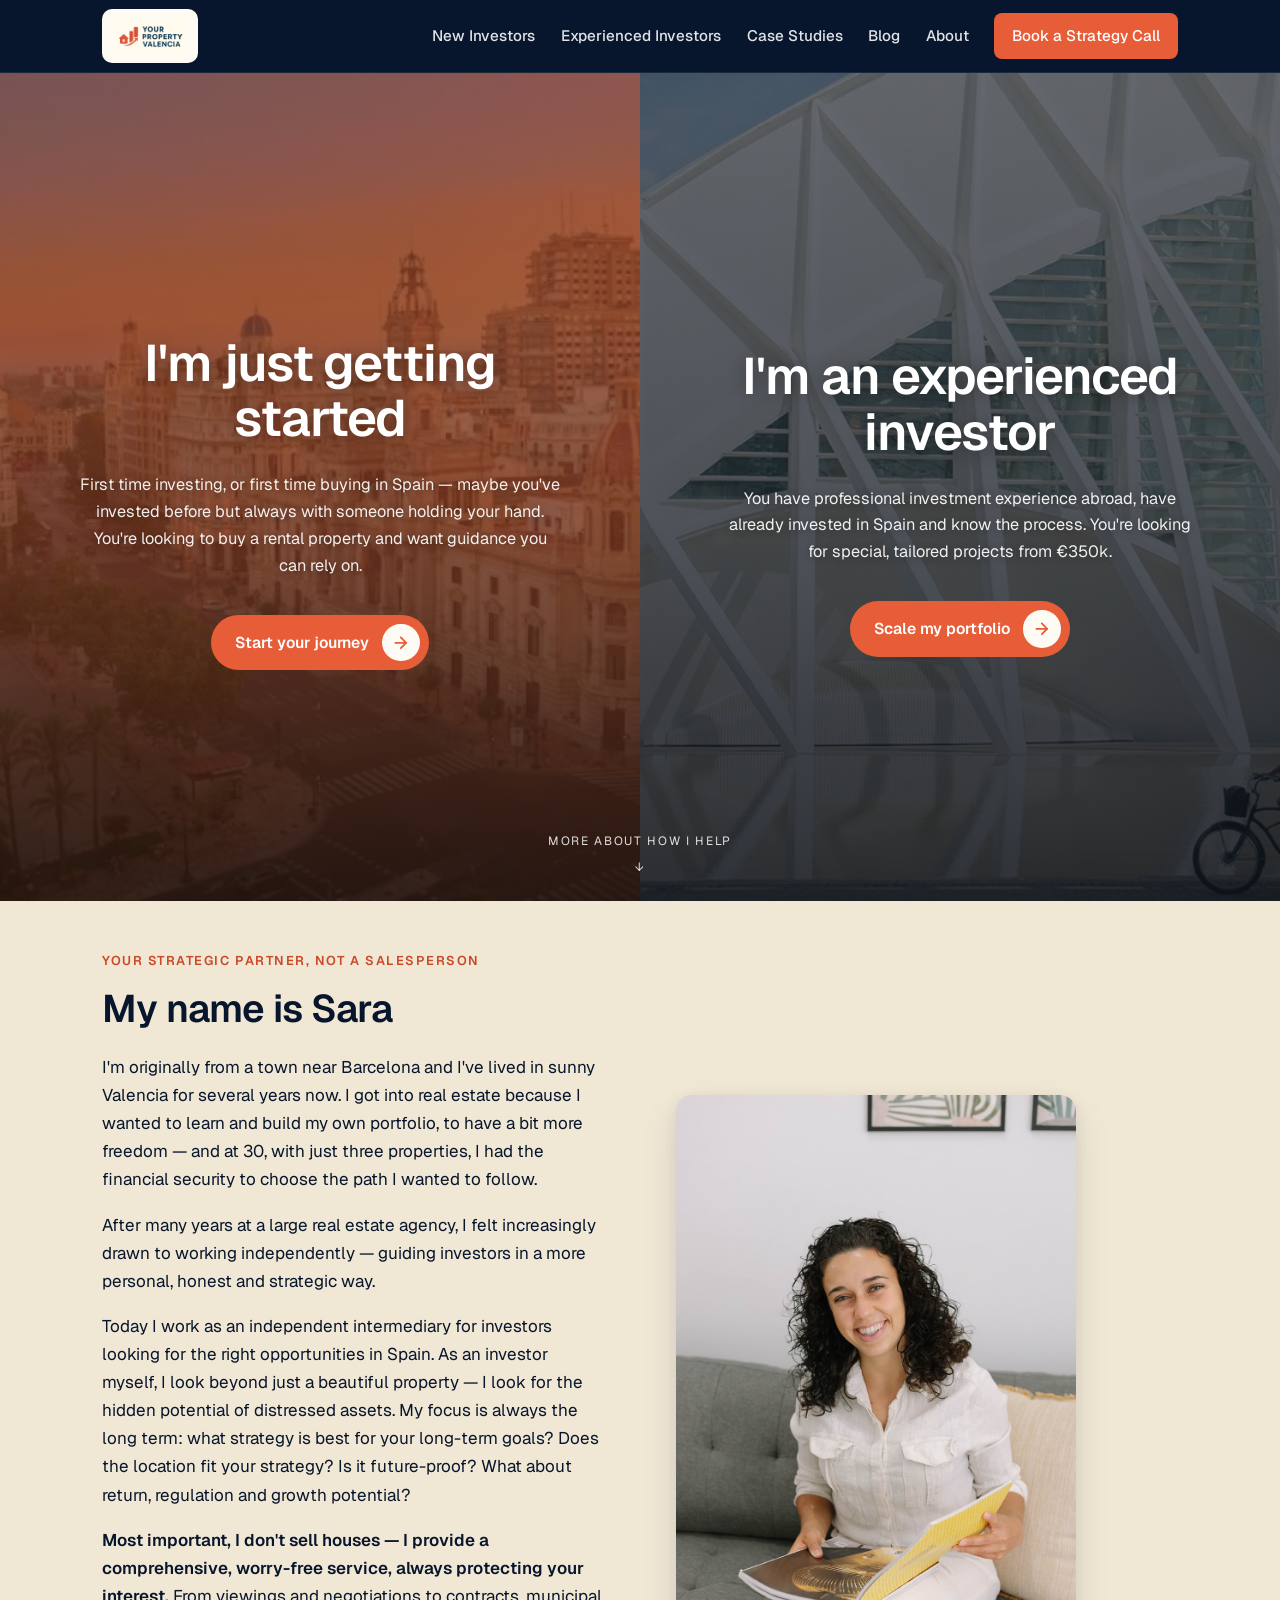
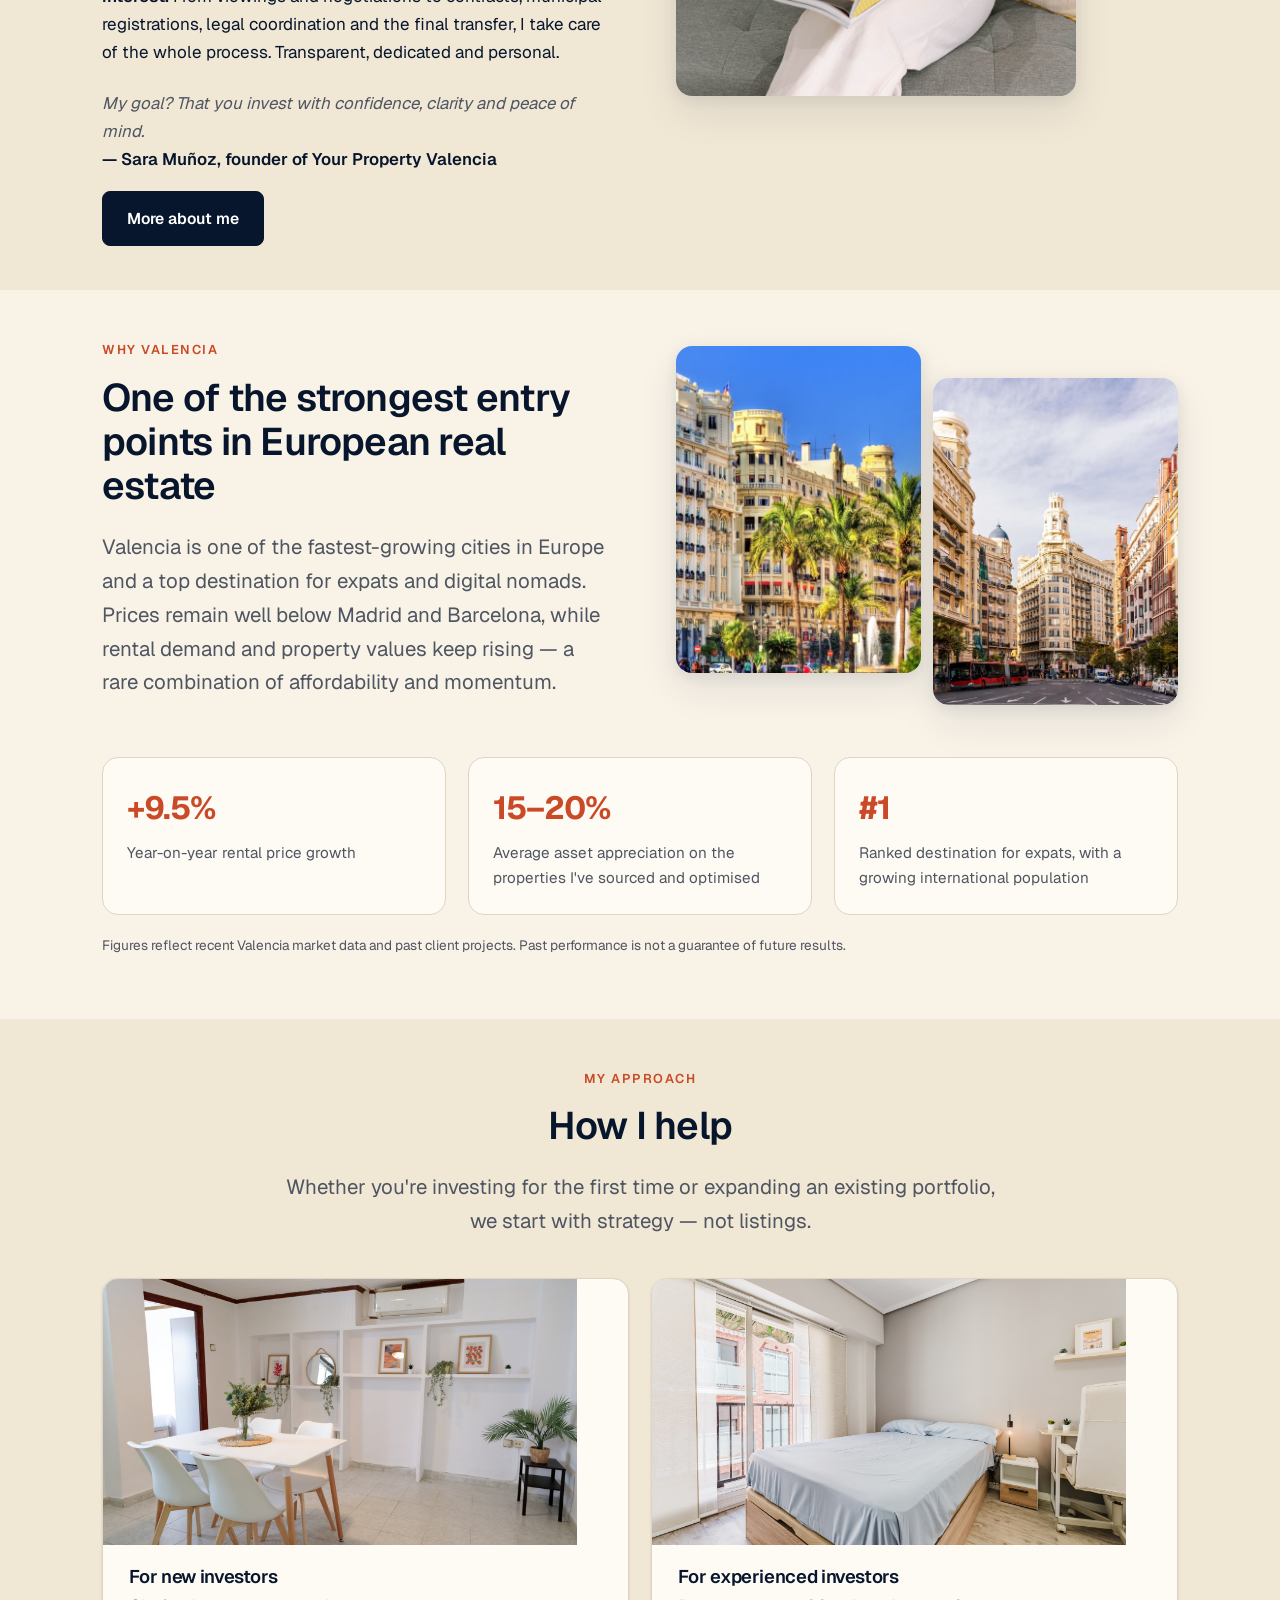
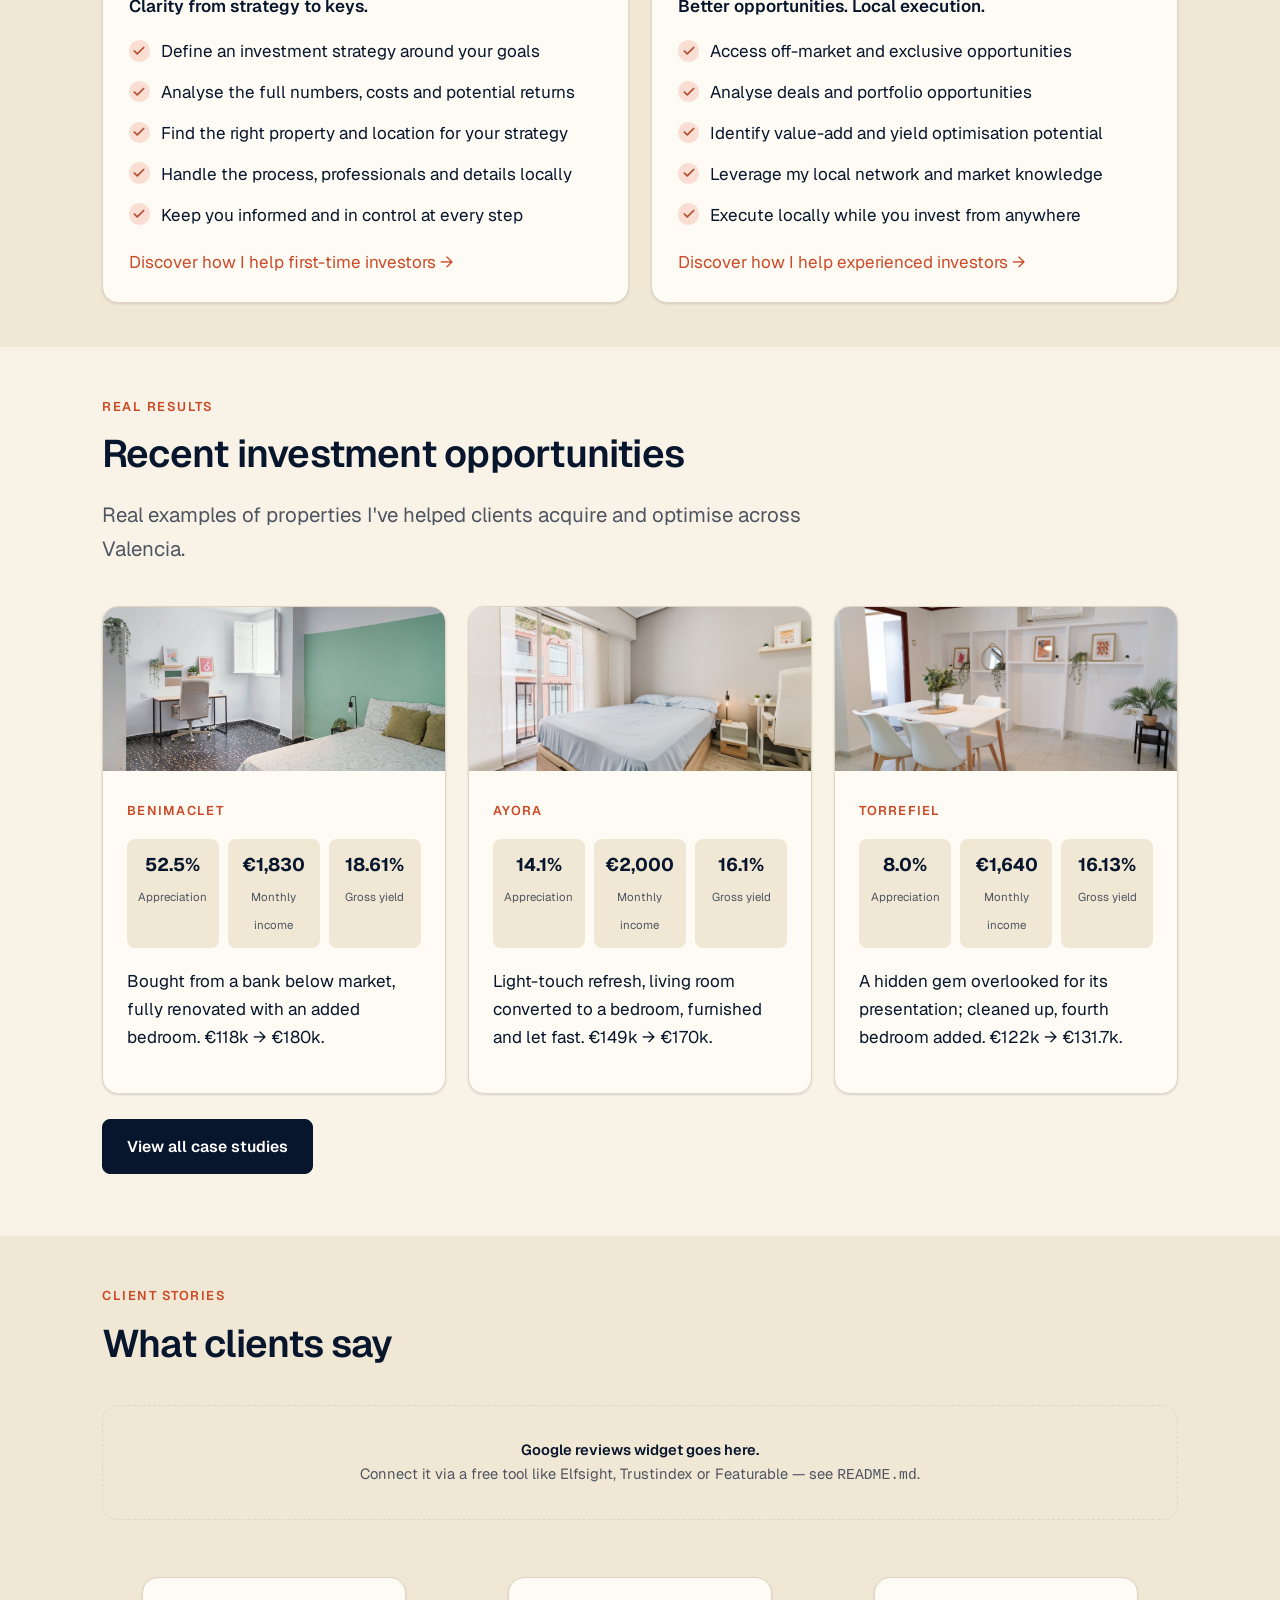
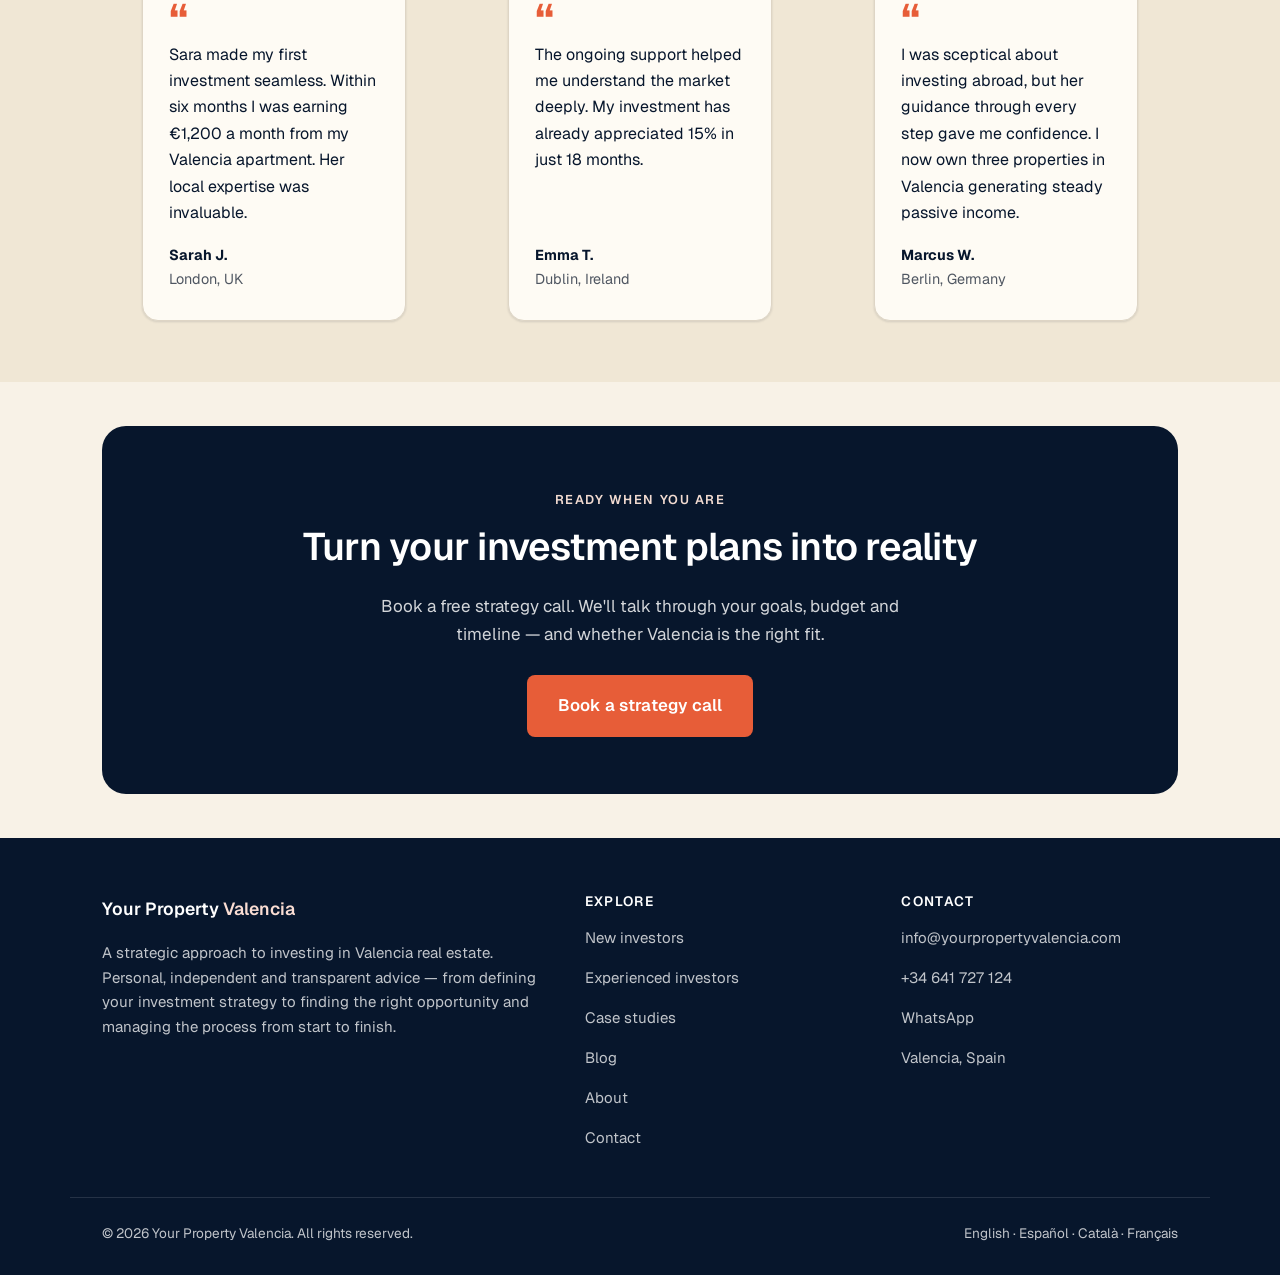
==== your-property-valencia-website/index.html @ e1df1361 "Add files via upload" ====
<!DOCTYPE html>
<html lang="en">
<head>
<meta charset="utf-8" />
<meta name="viewport" content="width=device-width, initial-scale=1" />
<title>Your Property Valencia — Invest in Valencia real estate, with a strategic partner</title>
<meta name="description" content="I'm Sara Muñoz — an independent buyer's agent in Valencia. I guide investors through property purchases with a long-term strategy, not a sales pitch. Transparent, dedicated and personal." />
<link rel="canonical" href="https://yourpropertyvalencia.com/" />
<meta property="og:title" content="Your Property Valencia — Invest with a strategic partner" />
<meta property="og:description" content="A strategic approach to investing in Valencia real estate — personal, independent and transparent advice." />
<meta property="og:type" content="website" />
<link rel="icon" href="data:image/svg+xml,%3Csvg xmlns='http://www.w3.org/2000/svg' viewBox='0 0 32 32'%3E%3Crect width='32' height='32' rx='7' fill='%23cb5e3c'/%3E%3Cpath d='M8 17 L16 9 L24 17 M10 15.5 V24 H22 V15.5' fill='none' stroke='white' stroke-width='2.4' stroke-linecap='round' stroke-linejoin='round'/%3E%3C/svg%3E" />
<link rel="preconnect" href="https://fonts.googleapis.com" />
<link rel="preconnect" href="https://fonts.gstatic.com" crossorigin />
<link href="https://fonts.googleapis.com/css2?family=Geist:wght@400;500;600;700&display=swap" rel="stylesheet" />
<link rel="stylesheet" href="css/styles.css?v=13" />
</head>
<body class="page-home">
<a class="skip-link" href="#main">Skip to content</a>

<header class="site-header" id="siteHeader">
  <div class="container nav-inner">
    <a class="brand" href="index.html"><img src="images/logo.png" alt="Your Property Valencia" /></a>
    <button class="nav-toggle" aria-label="Open menu" aria-expanded="false" aria-controls="navMenu">
      <span></span><span></span><span></span>
    </button>
    <nav class="nav-menu" id="navMenu" aria-label="Primary">
      <a href="beginners.html">New Investors</a>
      <a href="investors.html">Experienced Investors</a>
      <a href="case-studies.html">Case Studies</a>
      <a href="blog.html">Blog</a>
      <a href="about.html">About</a>
      <a class="btn btn-primary btn-sm" href="contact.html">Book a Strategy Call</a>
    </nav>
  </div>
</header>

<main id="main">

  <h1 class="visually-hidden">Your Property Valencia &mdash; invest in Valencia real estate with a strategic partner, not a salesperson</h1>

  <!-- ===================== SPLIT GATEWAY (two paths) ===================== -->
  <section class="gateway" aria-label="Choose your path">
    <div class="gateway__panel gateway__panel--beginner">
      <div class="gateway__inner">
        <h2 class="gateway__title">I'm just getting started</h2>
        <p class="gateway__text">First time investing, or first time buying in Spain &mdash; maybe you've invested before but always with someone holding your hand. You're looking to buy a rental property and want guidance you can rely on.</p>
        <a class="gateway__btn" href="beginners.html">
          Start your journey
          <svg viewBox="0 0 24 24" fill="none" stroke="currentColor" stroke-width="2.4" stroke-linecap="round" stroke-linejoin="round" aria-hidden="true"><line x1="5" y1="12" x2="19" y2="12"/><polyline points="12 5 19 12 12 19"/></svg>
        </a>
      </div>
    </div>
    <div class="gateway__panel gateway__panel--investor">
      <div class="gateway__inner">
        <h2 class="gateway__title">I'm an experienced investor</h2>
        <p class="gateway__text">You have professional investment experience abroad, have already invested in Spain and know the process. You're looking for special, tailored projects from &euro;350k.</p>
        <a class="gateway__btn" href="investors.html">
          Scale my portfolio
          <svg viewBox="0 0 24 24" fill="none" stroke="currentColor" stroke-width="2.4" stroke-linecap="round" stroke-linejoin="round" aria-hidden="true"><line x1="5" y1="12" x2="19" y2="12"/><polyline points="12 5 19 12 12 19"/></svg>
        </a>
      </div>
    </div>
    <a class="gateway__cue" href="#why-valencia" aria-label="Scroll to learn more">
      More about how I help
      <span aria-hidden="true">&darr;</span>
    </a>
  </section>

  <!-- ===================== ABOUT SARA (personal) ===================== -->
  <section class="section section--alt">
    <div class="container split split--reverse">
      <div class="split__media reveal">
        <img class="portrait" src="images/sara-sofa.jpg" width="933" height="1400" alt="Sara Muñoz, founder of Your Property Valencia" />
      </div>
      <div class="reveal">
        <p class="eyebrow">Your strategic partner, not a salesperson</p>
        <h2>My name is Sara</h2>
        <p>I'm originally from a town near Barcelona and I've lived in sunny Valencia for several years now. I got into real estate because I wanted to learn and build my own portfolio, to have a bit more freedom &mdash; and at 30, with just three properties, I had the financial security to choose the path I wanted to follow.</p>
        <p>After many years at a large real estate agency, I felt increasingly drawn to working independently &mdash; guiding investors in a more personal, honest and strategic way.</p>
        <p>Today I work as an independent intermediary for investors looking for the right opportunities in Spain. As an investor myself, I look beyond just a beautiful property &mdash; I look for the hidden potential of distressed assets. My focus is always the long term: what strategy is best for your long-term goals? Does the location fit your strategy? Is it future-proof? What about return, regulation and growth potential?</p>
        <p><strong>Most important, I don't sell houses &mdash; I provide a comprehensive, worry-free service, always protecting your interest.</strong> From viewings and negotiations to contracts, municipal registrations, legal coordination and the final transfer, I take care of the whole process. Transparent, dedicated and personal.</p>
        <p class="signature">
          My goal? That you invest with confidence, clarity and peace of mind.
          <strong>&mdash; Sara Muñoz, founder of Your Property Valencia</strong>
        </p>
        <a class="btn btn-outline" href="about.html">More about me</a>
      </div>
    </div>
  </section>

  <!-- ===================== WHY VALENCIA ===================== -->
  <section class="section" id="why-valencia">
    <div class="container">
      <div class="split">
        <div class="reveal">
          <p class="eyebrow">Why Valencia</p>
          <h2>One of the strongest entry points in European real estate</h2>
          <p class="lead">Valencia is one of the fastest-growing cities in Europe and a top destination for expats and digital nomads. Prices remain well below Madrid and Barcelona, while rental demand and property values keep rising &mdash; a rare combination of affordability and momentum.</p>
        </div>
        <div class="why-gallery reveal">
          <img src="images/valencia-plaza.jpg" width="1200" height="674" alt="Plaza in central Valencia lined with palm trees" />
          <img src="images/valencia-street.jpg" width="1200" height="675" alt="A classic Valencia street with historic architecture" />
        </div>
      </div>
      <div class="figures" style="margin-top:2.5rem">
        <div class="figure reveal">
          <div class="figure__value">+9.5%</div>
          <p class="figure__text">Year-on-year rental price growth</p>
        </div>
        <div class="figure reveal">
          <div class="figure__value">15&ndash;20%</div>
          <p class="figure__text">Average asset appreciation on the properties I've sourced and optimised</p>
        </div>
        <div class="figure reveal">
          <div class="figure__value">#1</div>
          <p class="figure__text">Ranked destination for expats, with a growing international population</p>
        </div>
      </div>
      <p class="form-note" style="margin-top:1.2rem">Figures reflect recent Valencia market data and past client projects. Past performance is not a guarantee of future results.</p>
    </div>
  </section>

  <!-- ===================== HOW I HELP (2 columns) ===================== -->
  <section class="section section--alt">
    <div class="container">
      <div class="center narrow reveal" style="margin-inline:auto">
        <p class="eyebrow">My approach</p>
        <h2>How I help</h2>
        <p class="lead">Whether you're investing for the first time or expanding an existing portfolio, we start with strategy &mdash; not listings.</p>
      </div>
      <div class="grid grid-2" style="margin-top:2.5rem">
        <div class="card how-card reveal">
          <img class="how-card__img" src="images/project-ana-living.jpg" alt="Placeholder photo — professional photos coming soon" />
          <h3>For new investors</h3>
          <p class="how-card__tag">Clarity from strategy to keys.</p>
          <ul class="check-list">
            <li>Define an investment strategy around your goals</li>
            <li>Analyse the full numbers, costs and potential returns</li>
            <li>Find the right property and location for your strategy</li>
            <li>Handle the process, professionals and details locally</li>
            <li>Keep you informed and in control at every step</li>
          </ul>
          <p style="margin-top:1.2rem"><a href="beginners.html">Discover how I help first-time investors &rarr;</a></p>
        </div>
        <div class="card how-card reveal">
          <img class="how-card__img" src="images/project-perales-master.jpg" alt="Placeholder photo — professional photos coming soon" />
          <h3>For experienced investors</h3>
          <p class="how-card__tag">Better opportunities. Local execution.</p>
          <ul class="check-list">
            <li>Access off-market and exclusive opportunities</li>
            <li>Analyse deals and portfolio opportunities</li>
            <li>Identify value-add and yield optimisation potential</li>
            <li>Leverage my local network and market knowledge</li>
            <li>Execute locally while you invest from anywhere</li>
          </ul>
          <p style="margin-top:1.2rem"><a href="investors.html">Discover how I help experienced investors &rarr;</a></p>
        </div>
      </div>
    </div>
  </section>

  <!-- ===================== CASE STUDIES ===================== -->
  <section class="section">
    <div class="container">
      <div class="narrow reveal">
        <p class="eyebrow">Real results</p>
        <h2>Recent investment opportunities</h2>
        <p class="lead">Real examples of properties I've helped clients acquire and optimise across Valencia.</p>
      </div>
      <div class="grid grid-3" style="margin-top:2.5rem">
        <a class="case-card reveal" href="case-studies.html#benimaclet">
          <img class="case-card__media" src="images/transform-room3-after.jpg" width="1200" height="800" alt="Renovated bedroom of a Valencia investment property" />
          <div class="case-card__body">
            <span class="case-card__loc">Benimaclet</span>
            <div class="case-metrics">
              <div class="case-metric"><b>52.5%</b><span>Appreciation</span></div>
              <div class="case-metric"><b>&euro;1,830</b><span>Monthly income</span></div>
              <div class="case-metric"><b>18.61%</b><span>Gross yield</span></div>
            </div>
            <p>Bought from a bank below market, fully renovated with an added bedroom. &euro;118k &rarr; &euro;180k.</p>
          </div>
        </a>
        <a class="case-card reveal" href="case-studies.html#ayora">
          <img class="case-card__media" src="images/project-perales-master.jpg" width="1600" height="1067" alt="Renovated bedroom of a Valencia investment property" />
          <div class="case-card__body">
            <span class="case-card__loc">Ayora</span>
            <div class="case-metrics">
              <div class="case-metric"><b>14.1%</b><span>Appreciation</span></div>
              <div class="case-metric"><b>&euro;2,000</b><span>Monthly income</span></div>
              <div class="case-metric"><b>16.1%</b><span>Gross yield</span></div>
            </div>
            <p>Light-touch refresh, living room converted to a bedroom, furnished and let fast. &euro;149k &rarr; &euro;170k.</p>
          </div>
        </a>
        <a class="case-card reveal" href="case-studies.html#torrefiel">
          <img class="case-card__media" src="images/project-ana-living.jpg" width="1600" height="1066" alt="Renovated living room of a Valencia investment property" />
          <div class="case-card__body">
            <span class="case-card__loc">Torrefiel</span>
            <div class="case-metrics">
              <div class="case-metric"><b>8.0%</b><span>Appreciation</span></div>
              <div class="case-metric"><b>&euro;1,640</b><span>Monthly income</span></div>
              <div class="case-metric"><b>16.13%</b><span>Gross yield</span></div>
            </div>
            <p>A hidden gem overlooked for its presentation; cleaned up, fourth bedroom added. &euro;122k &rarr; &euro;131.7k.</p>
          </div>
        </a>
      </div>
      <p style="margin-top:1.6rem"><a class="btn btn-outline" href="case-studies.html">View all case studies</a></p>
    </div>
  </section>

  <!-- ===================== TESTIMONIALS ===================== -->
  <section class="section section--alt">
    <div class="container">
      <div class="narrow reveal">
        <p class="eyebrow">Client stories</p>
        <h2>What clients say</h2>
      </div>

      <!-- GOOGLE REVIEWS: replace the contents of #google-reviews with your widget
           embed code from Elfsight / Trustindex / Featurable. See README.md. -->
      <div id="google-reviews" class="reviews-embed reveal">
        <strong>Google reviews widget goes here.</strong><br />
        Connect it via a free tool like Elfsight, Trustindex or Featurable &mdash; see <code>README.md</code>.
      </div>

      <div class="grid grid-3" style="margin-top:2.5rem" id="home-testimonials" data-testimonials="all">
        <figure class="quote reveal">
          <div class="quote__mark">&ldquo;</div>
          <p>Sara made my first investment seamless. Within six months I was earning &euro;1,200 a month from my Valencia apartment. Her local expertise was invaluable.</p>
          <figcaption class="quote__who"><b>Sarah J.</b>London, UK</figcaption>
        </figure>
        <figure class="quote reveal">
          <div class="quote__mark">&ldquo;</div>
          <p>The ongoing support helped me understand the market deeply. My investment has already appreciated 15% in just 18 months.</p>
          <figcaption class="quote__who"><b>Emma T.</b>Dublin, Ireland</figcaption>
        </figure>
        <figure class="quote reveal">
          <div class="quote__mark">&ldquo;</div>
          <p>I was sceptical about investing abroad, but her guidance through every step gave me confidence. I now own three properties in Valencia generating steady passive income.</p>
          <figcaption class="quote__who"><b>Marcus W.</b>Berlin, Germany</figcaption>
        </figure>
      </div>
    </div>
  </section>

  <!-- ===================== FINAL CTA ===================== -->
  <section class="section">
    <div class="container">
      <div class="cta-band reveal">
        <p class="eyebrow" style="color:#f2dbd1">Ready when you are</p>
        <h2>Turn your investment plans into reality</h2>
        <p>Book a free strategy call. We'll talk through your goals, budget and timeline &mdash; and whether Valencia is the right fit.</p>
        <a class="btn btn-primary btn-lg" href="contact.html">Book a strategy call</a>
      </div>
    </div>
  </section>

</main>

<footer class="site-footer">
  <div class="container footer-grid">
    <div>
      <p class="footer-brand">Your Property <span>Valencia</span></p>
      <p>A strategic approach to investing in Valencia real estate. Personal, independent and transparent advice — from defining your investment strategy to finding the right opportunity and managing the process from start to finish.</p>
    </div>
    <div>
      <h4>Explore</h4>
      <ul>
        <li><a href="beginners.html">New investors</a></li>
        <li><a href="investors.html">Experienced investors</a></li>
        <li><a href="case-studies.html">Case studies</a></li>
        <li><a href="blog.html">Blog</a></li>
        <li><a href="about.html">About</a></li>
        <li><a href="contact.html">Contact</a></li>
      </ul>
    </div>
    <div>
      <h4>Contact</h4>
      <ul>
        <li><a href="mailto:info@yourpropertyvalencia.com">info@yourpropertyvalencia.com</a></li>
        <li><a href="tel:+34641727124">+34 641 727 124</a></li>
        <li><a href="https://wa.me/34641727124">WhatsApp</a></li>
        <li>Valencia, Spain</li>
      </ul>
    </div>
  </div>
  <div class="container footer-bottom">
    <span>&copy; <span data-year>2026</span> Your Property Valencia. All rights reserved.</span>
    <span>English &middot; Español &middot; Català &middot; Français</span>
  </div>
</footer>

<script src="js/content.js?v=13" defer></script>
<script src="js/main.js?v=13" defer></script>
</body>
</html>
---- your-property-valencia-website/css/styles.css ----
/* ============================================================
   Your Property Valencia — brand stylesheet
   Brand system pulled from yourpropertyvalencia.com
   - Primary / accent : oklch(65% .18 35.67)  (terracotta)
   - Ink / text       : oklch(20% .05 258.34) (deep slate navy)
   - Muted text       : oklch(45% .02 258.34)
   - Surface alt      : oklch(98% .005 258.34)
   - Border           : oklch(90% .005 258.34)
   - Typeface         : Geist
   - Radius           : .5rem
   ============================================================ */

:root {
  /* hex fallbacks first, oklch (exact brand) second */
  --brand: #cb5e3c;
  --brand: oklch(65% 0.18 35.67);
  --brand-strong: #b14f30;
  --brand-strong: oklch(58% 0.17 35.67);
  --brand-tint: #f9ede8;
  --brand-tint: oklch(96% 0.022 40);
  --brand-tint-strong: #f2dbd1;
  --brand-tint-strong: oklch(92% 0.035 40);
  --gold: #edc23f;
  --gold: oklch(87.9% 0.169 91.6);
  --cream: #f4eddd;
  --cream: oklch(95.2% 0.021 87);
  --cream-line: rgba(28, 39, 51, 0.09);

  --ink: #1c2733;
  --ink: oklch(20% 0.05 258.34);
  --muted: #5a6472;
  --muted: oklch(45% 0.02 258.34);

  /* warm beige surfaces — no pure white anywhere on the site */
  --surface: #f7f2e8;
  --surface: oklch(96.3% 0.016 84);
  --surface-alt: #efe6d4;
  --surface-alt: oklch(93% 0.026 84);
  --card: #fdfbf4;
  --card: oklch(98.8% 0.009 84);
  --border: #e3d8c2;
  --border: oklch(87.5% 0.024 82);

  --radius: 0.5rem;
  --radius-lg: 1rem;
  --radius-xl: 1.5rem;
  --container: 1140px;

  --font: "Geist", ui-sans-serif, system-ui, -apple-system, "Segoe UI",
    Roboto, Helvetica, Arial, sans-serif;

  --shadow-sm: 0 1px 2px rgba(28, 39, 51, 0.06), 0 1px 3px rgba(28, 39, 51, 0.08);
  --shadow-md: 0 4px 14px rgba(28, 39, 51, 0.08), 0 16px 40px rgba(28, 39, 51, 0.09);
  --shadow-lg: 0 12px 34px rgba(28, 39, 51, 0.12), 0 30px 70px rgba(28, 39, 51, 0.12);

  --step-gap: clamp(1.75rem, 3.5vw, 2.75rem);
}

/* ---------- reset-ish ---------- */
*,
*::before,
*::after {
  box-sizing: border-box;
}
html {
  scroll-behavior: smooth;
  -webkit-text-size-adjust: 100%;
}
body {
  margin: 0;
  font-family: var(--font);
  font-size: 1.0625rem;
  line-height: 1.65;
  color: var(--ink);
  background: var(--surface);
  -webkit-font-smoothing: antialiased;
  text-rendering: optimizeLegibility;
}
img {
  max-width: 100%;
  display: block;
}
a {
  color: var(--brand-strong);
  text-decoration: none;
}
a:hover {
  text-decoration: underline;
}
h1,
h2,
h3,
h4 {
  font-weight: 600;
  line-height: 1.15;
  letter-spacing: -0.02em;
  color: var(--ink);
  margin: 0 0 0.6em;
}
h1 {
  font-size: clamp(2.1rem, 5.2vw, 3.4rem);
}
h2 {
  font-size: clamp(1.7rem, 3.6vw, 2.4rem);
}
h3 {
  font-size: clamp(1.2rem, 2vw, 1.45rem);
}
p {
  margin: 0 0 1.1rem;
}
ul,
ol {
  margin: 0 0 1.1rem;
  padding-left: 1.2rem;
}
li {
  margin-bottom: 0.4rem;
}
strong {
  font-weight: 600;
}

/* ---------- layout helpers ---------- */
.container {
  width: 100%;
  max-width: var(--container);
  margin-inline: auto;
  padding-inline: clamp(1.1rem, 4vw, 2rem);
}
.section {
  padding-block: var(--step-gap);
}
.section--alt {
  background: var(--surface-alt);
}
.section--ink {
  background: var(--ink);
  color: #fff;
}
.section--ink h1,
.section--ink h2,
.section--ink h3 {
  color: #fff;
}
.section--tint {
  background: var(--brand-tint);
}

/* page hero with a Valencia photo background (New / Experienced Investors pages) */
.page-hero {
  position: relative;
  isolation: isolate;
  overflow: hidden;
  color: #fff;
  padding-block: clamp(3.25rem, 7vw, 5.5rem);
}
.page-hero::before {
  content: "";
  position: absolute;
  inset: 0;
  z-index: -2;
  background-size: cover;
  background-position: center;
}
.page-hero::after {
  content: "";
  position: absolute;
  inset: 0;
  z-index: -1;
}
.page-hero--warm::before {
  background-image: url("../images/valencia-warm.jpg");
}
.page-hero--warm::after {
  background: linear-gradient(180deg, rgba(46, 26, 16, 0.7) 0%, rgba(28, 20, 14, 0.84) 100%);
}
.page-hero--city::before {
  background-image: url("../images/valencia-city.jpg");
}
.page-hero--city::after {
  background: linear-gradient(180deg, rgba(18, 26, 36, 0.72) 0%, rgba(12, 17, 24, 0.86) 100%);
}
.page-hero h1 {
  color: #fff;
}
.page-hero .lead {
  color: rgba(255, 255, 255, 0.9);
}
.page-hero .pill {
  background: rgba(255, 255, 255, 0.16);
  color: #fff;
}
.narrow {
  max-width: 720px;
}
.center {
  text-align: center;
}
.eyebrow {
  display: inline-block;
  font-size: 0.8rem;
  font-weight: 600;
  letter-spacing: 0.12em;
  text-transform: uppercase;
  color: var(--brand-strong);
  margin-bottom: 0.9rem;
}
.section--ink .eyebrow {
  color: var(--brand-tint-strong);
}
.lead {
  font-size: clamp(1.1rem, 1.6vw, 1.28rem);
  color: var(--muted);
}
.section--ink .lead {
  color: rgba(255, 255, 255, 0.82);
}

/* ---------- buttons ---------- */
.btn {
  --btn-bg: var(--brand);
  --btn-fg: #fff;
  display: inline-flex;
  align-items: center;
  gap: 0.5rem;
  padding: 0.85rem 1.5rem;
  border-radius: var(--radius);
  border: 1px solid transparent;
  background: var(--btn-bg);
  color: var(--btn-fg);
  font: inherit;
  font-weight: 600;
  font-size: 0.98rem;
  cursor: pointer;
  transition: transform 0.15s ease, box-shadow 0.2s ease, background 0.2s ease;
}
.btn:hover {
  text-decoration: none;
  transform: translateY(-1px);
  box-shadow: var(--shadow-md);
}
.btn:active {
  transform: translateY(0);
}
.btn-primary {
  --btn-bg: var(--brand);
}
.btn-primary:hover {
  background: var(--brand-strong);
}
/* secondary button — solid navy (buttons are only ever orange or navy) */
.btn-outline {
  --btn-bg: var(--ink);
  --btn-fg: #fff;
  border-color: var(--ink);
}
.btn-outline:hover {
  background: #2c3b4f;
}
/* secondary button on dark sections — solid orange */
.btn-ghost-light {
  --btn-bg: var(--brand);
  --btn-fg: #fff;
  border-color: var(--brand);
}
.btn-ghost-light:hover {
  background: var(--brand-strong);
}
.btn-sm {
  padding: 0.6rem 1.05rem;
  font-size: 0.9rem;
}
.btn-lg {
  padding: 1rem 1.9rem;
  font-size: 1.05rem;
}

/* ---------- header / nav (solid navy bar) ---------- */
.site-header {
  position: sticky;
  top: 0;
  z-index: 50;
  background: var(--ink);
  border-bottom: 1px solid rgba(255, 255, 255, 0.08);
  transition: box-shadow 0.2s ease;
}
.site-header.is-scrolled {
  box-shadow: 0 6px 24px rgba(0, 0, 0, 0.18);
}
.nav-inner {
  display: flex;
  align-items: center;
  justify-content: space-between;
  gap: 1.5rem;
  min-height: 72px;
}
.brand {
  display: inline-flex;
  align-items: center;
  font-weight: 600;
  font-size: 1.12rem;
  letter-spacing: -0.02em;
  color: #fff;
  white-space: nowrap;
}
.brand:hover {
  text-decoration: none;
}
.brand span {
  color: var(--brand-tint-strong);
}
/* logo art sits on a near-white ground — a white chip keeps it crisp on the navy bar */
.brand img {
  display: block;
  height: 54px;
  width: auto;
  background: var(--card);
  padding: 8px 12px;
  border-radius: 10px;
}
@media (max-width: 480px) {
  .brand img {
    height: 42px;
  }
}
.nav-menu {
  display: flex;
  align-items: center;
  gap: 1.6rem;
}
.nav-menu a {
  color: rgba(255, 255, 255, 0.88);
  font-size: 0.95rem;
  font-weight: 500;
}
.nav-menu a:not(.btn):hover {
  color: #fff;
  text-decoration: none;
}
.nav-menu a[aria-current="page"]:not(.btn) {
  color: var(--brand-tint-strong);
}
/* the orange CTA always keeps white text — never navy/black on orange */
.nav-menu a.btn-primary,
.nav-menu a.btn-primary:hover {
  color: #fff;
}
.nav-toggle {
  display: none;
  flex-direction: column;
  gap: 5px;
  width: 42px;
  height: 42px;
  padding: 10px;
  background: none;
  border: 1px solid rgba(255, 255, 255, 0.4);
  border-radius: var(--radius);
  cursor: pointer;
}
.nav-toggle span {
  display: block;
  height: 2px;
  width: 100%;
  background: var(--card);
  border-radius: 2px;
  transition: transform 0.2s ease, opacity 0.2s ease;
}
.nav-toggle[aria-expanded="true"] span:nth-child(1) {
  transform: translateY(7px) rotate(45deg);
}
.nav-toggle[aria-expanded="true"] span:nth-child(2) {
  opacity: 0;
}
.nav-toggle[aria-expanded="true"] span:nth-child(3) {
  transform: translateY(-7px) rotate(-45deg);
}

@media (max-width: 900px) {
  .nav-toggle {
    display: flex;
  }
  .nav-menu {
    position: fixed;
    inset: 72px 0 auto 0;
    flex-direction: column;
    align-items: stretch;
    gap: 0;
    background: var(--card);
    border-bottom: 1px solid var(--border);
    box-shadow: var(--shadow-md);
    padding: 0.5rem 1.1rem 1.4rem;
    transform: translateY(-12px);
    opacity: 0;
    pointer-events: none;
    transition: transform 0.2s ease, opacity 0.2s ease;
  }
  .nav-menu.is-open {
    transform: translateY(0);
    opacity: 1;
    pointer-events: auto;
  }
  .nav-menu a {
    padding: 0.9rem 0.3rem;
    border-bottom: 1px solid var(--border);
    color: var(--ink);
  }
  .nav-menu a[aria-current="page"]:not(.btn) {
    color: var(--brand-strong);
  }
  .nav-menu a.btn {
    margin-top: 1rem;
    justify-content: center;
    border-bottom: none;
  }
}

/* ---------- split gateway (home) — inspired by weVLC's two-path entry ---------- */
.gateway {
  display: flex;
  width: 100%;
  min-height: calc(100svh - 72px); /* fill the viewport below the sticky nav bar */
}
.gateway__panel {
  position: relative;
  flex: 1 1 50%;
  display: flex;
  align-items: center;
  justify-content: center;
  padding: 6rem clamp(1.5rem, 5vw, 4rem) 4rem;
  overflow: hidden;
  text-align: center;
  color: #fff;
  isolation: isolate;
  transition: flex-grow 0.5s cubic-bezier(0.4, 0, 0.2, 1);
}
.gateway__panel::before {
  /* background image */
  content: "";
  position: absolute;
  inset: 0;
  z-index: -2;
  background-size: cover;
  background-position: center;
  transition: transform 0.6s ease;
}
.gateway__panel::after {
  /* colour wash for legibility */
  content: "";
  position: absolute;
  inset: 0;
  z-index: -1;
  transition: opacity 0.5s ease;
}
.gateway__panel--beginner::before {
  background-image: url("../images/valencia-warm.jpg");
}
.gateway__panel--beginner::after {
  background: linear-gradient(
    180deg,
    rgba(140, 64, 36, 0.72) 0%,
    rgba(116, 52, 30, 0.78) 55%,
    rgba(40, 22, 14, 0.86) 100%
  );
}
.gateway__panel--investor::before {
  background-image: url("../images/valencia-city.jpg");
}
.gateway__panel--investor::after {
  background: linear-gradient(
    180deg,
    rgba(24, 33, 45, 0.66) 0%,
    rgba(20, 28, 38, 0.74) 55%,
    rgba(12, 17, 24, 0.86) 100%
  );
}
.gateway__inner {
  max-width: 30rem;
  display: flex;
  flex-direction: column;
  align-items: center;
  gap: 1.6rem;
}
.gateway__title {
  font-size: clamp(2.1rem, 4vw, 3.4rem);
  line-height: 1.08;
  color: #fff;
  margin: 0;
  text-shadow: 0 2px 18px rgba(0, 0, 0, 0.35);
}
.gateway__text {
  font-size: 1.02rem;
  color: rgba(255, 255, 255, 0.92);
  margin: 0;
  text-shadow: 0 1px 10px rgba(0, 0, 0, 0.35);
}
.gateway__btn {
  display: inline-flex;
  align-items: center;
  gap: 0.85rem;
  margin-top: 0.6rem;
  padding: 0.55rem 0.6rem 0.55rem 1.5rem;
  border-radius: 999px;
  background: var(--brand);
  color: #fff;
  font-weight: 600;
  font-size: 0.98rem;
  transition: background 0.2s ease, transform 0.15s ease;
}
.gateway__btn svg {
  flex: none;
  width: 2.35rem;
  height: 2.35rem;
  padding: 0.6rem;
  border-radius: 50%;
  background: var(--card);
  color: var(--brand);
  transition: transform 0.2s ease;
}
.gateway__btn:hover {
  text-decoration: none;
  background: var(--brand-strong);
  transform: translateY(-1px);
}
.gateway__btn:hover svg {
  color: var(--brand-strong);
  transform: translateX(3px);
}
.gateway__cue {
  position: absolute;
  left: 50%;
  bottom: 1.4rem;
  transform: translateX(-50%);
  z-index: 3;
  display: flex;
  flex-direction: column;
  align-items: center;
  gap: 0.35rem;
  color: rgba(255, 255, 255, 0.85);
  font-size: 0.75rem;
  letter-spacing: 0.14em;
  text-transform: uppercase;
}
.gateway__cue span {
  animation: cue-bob 1.8s ease-in-out infinite;
}
@keyframes cue-bob {
  0%, 100% { transform: translateY(0); }
  50% { transform: translateY(5px); }
}

@media (hover: hover) and (min-width: 900px) {
  .gateway:hover .gateway__panel {
    flex-grow: 0.82;
  }
  .gateway__panel:hover {
    flex-grow: 1.55;
  }
  .gateway:hover .gateway__panel:not(:hover)::after {
    opacity: 0.92;
  }
  .gateway__panel:hover::before {
    transform: scale(1.06);
  }
}

@media (max-width: 899px) {
  .gateway {
    flex-direction: column;
    min-height: 0;
  }
  .gateway__panel {
    flex: none;
    min-height: 62svh;
    padding-top: 3.5rem;
  }
  .gateway__cue {
    display: none;
  }
}

@media (prefers-reduced-motion: reduce) {
  .gateway__cue span {
    animation: none;
  }
}

/* ---------- hero ---------- */
.hero {
  position: relative;
  color: #fff;
  background: linear-gradient(180deg, #2a2118 0%, #3a2a1e 45%, #5a3826 100%);
  overflow: hidden;
}
.hero__bg {
  position: absolute;
  inset: 0;
  width: 100%;
  height: 100%;
  object-fit: cover;
  opacity: 0.5;
  z-index: 0;
}
.hero__overlay {
  position: absolute;
  inset: 0;
  background: linear-gradient(
    180deg,
    rgba(28, 20, 14, 0.55) 0%,
    rgba(28, 20, 14, 0.35) 40%,
    rgba(28, 39, 51, 0.72) 100%
  );
  z-index: 1;
}
.hero__inner {
  position: relative;
  z-index: 2;
  padding-block: clamp(4.5rem, 12vw, 8.5rem) clamp(3rem, 7vw, 5rem);
  max-width: 780px;
}
.hero h1 {
  color: #fff;
  margin-bottom: 0.5rem;
}
.hero__sub {
  font-size: clamp(1.1rem, 1.8vw, 1.35rem);
  color: rgba(255, 255, 255, 0.9);
  margin-bottom: 2rem;
}
.hero__cta {
  display: flex;
  flex-wrap: wrap;
  gap: 0.9rem;
}

/* ---------- path cards ---------- */
.paths {
  display: grid;
  grid-template-columns: repeat(2, 1fr);
  gap: 1.4rem;
}
.path-card {
  position: relative;
  display: flex;
  flex-direction: column;
  padding: clamp(1.6rem, 3vw, 2.4rem);
  background: var(--card);
  border: 1px solid var(--border);
  border-radius: var(--radius-lg);
  box-shadow: var(--shadow-md);
  transition: transform 0.18s ease, box-shadow 0.2s ease, border-color 0.2s ease;
}
.path-card:hover {
  transform: translateY(-4px);
  box-shadow: var(--shadow-lg);
  border-color: var(--brand);
}
.path-card__tag {
  font-size: 0.78rem;
  font-weight: 600;
  letter-spacing: 0.1em;
  text-transform: uppercase;
  color: var(--brand-strong);
  margin-bottom: 0.6rem;
}
.path-card h3 {
  font-size: 1.4rem;
  margin-bottom: 0.5rem;
}
.path-card p {
  color: var(--muted);
  flex: 1;
}
.path-card .btn {
  align-self: flex-start;
  margin-top: 0.6rem;
}
.path-card::after {
  content: "";
  position: absolute;
  inset: 0;
  border-radius: inherit;
}
.path-card a.stretched::after {
  content: "";
  position: absolute;
  inset: 0;
  z-index: 1;
}

.paths--overlap {
  margin-top: calc(var(--step-gap) * -0.55);
  position: relative;
  z-index: 5;
}

@media (max-width: 720px) {
  .paths {
    grid-template-columns: 1fr;
  }
  .paths--overlap {
    margin-top: calc(var(--step-gap) * -0.35);
  }
}

/* ---------- generic grids ---------- */
.grid {
  display: grid;
  gap: 1.4rem;
}
.grid-2 {
  grid-template-columns: repeat(2, 1fr);
}
.grid-3 {
  grid-template-columns: repeat(3, 1fr);
}
.grid-4 {
  grid-template-columns: repeat(4, 1fr);
}
@media (max-width: 900px) {
  .grid-3,
  .grid-4 {
    grid-template-columns: repeat(2, 1fr);
  }
}
@media (max-width: 620px) {
  .grid-2,
  .grid-3,
  .grid-4 {
    grid-template-columns: 1fr;
  }
}

.card {
  background: var(--card);
  border: 1px solid var(--border);
  border-radius: var(--radius-lg);
  padding: 1.6rem;
  box-shadow: var(--shadow-sm);
}
.card h3 {
  font-size: 1.15rem;
}
.card p:last-child {
  margin-bottom: 0;
}
.card__icon {
  display: grid;
  place-items: center;
  width: 44px;
  height: 44px;
  border-radius: 12px;
  background: var(--brand-tint);
  color: var(--brand-strong);
  margin-bottom: 1rem;
  font-size: 1.3rem;
}

/* feature / value list with check marks */
.check-list {
  list-style: none;
  padding: 0;
  margin: 0;
  display: grid;
  gap: 0.8rem;
}
.check-list li {
  position: relative;
  padding-left: 2rem;
  margin: 0;
  color: var(--ink);
}
.check-list li::before {
  content: "";
  position: absolute;
  left: 0;
  top: 0.15em;
  width: 1.35rem;
  height: 1.35rem;
  border-radius: 50%;
  background: var(--brand-tint-strong);
  background-image: url("data:image/svg+xml,%3Csvg xmlns='http://www.w3.org/2000/svg' width='14' height='14' viewBox='0 0 24 24' fill='none' stroke='%23b14f30' stroke-width='3' stroke-linecap='round' stroke-linejoin='round'%3E%3Cpolyline points='20 6 9 17 4 12'/%3E%3C/svg%3E");
  background-repeat: no-repeat;
  background-position: center;
}
.section--ink .check-list li {
  color: rgba(255, 255, 255, 0.9);
}

/* ---------- stats ---------- */
.stats {
  display: grid;
  grid-template-columns: repeat(4, 1fr);
  gap: 1.5rem;
  text-align: center;
}
.stat__num {
  display: block;
  font-size: clamp(1.9rem, 4vw, 2.7rem);
  font-weight: 700;
  letter-spacing: -0.03em;
  color: var(--brand-strong);
  line-height: 1;
}
.section--ink .stat__num {
  color: var(--brand-tint-strong);
}
.stat__label {
  display: block;
  margin-top: 0.5rem;
  font-size: 0.92rem;
  color: var(--muted);
}
.section--ink .stat__label {
  color: rgba(255, 255, 255, 0.75);
}
@media (max-width: 720px) {
  .stats {
    grid-template-columns: repeat(2, 1fr);
    gap: 1.8rem 1.2rem;
  }
}

/* ---------- data figures (Why Valencia) ---------- */
.figures {
  display: grid;
  grid-template-columns: repeat(3, 1fr);
  gap: 1.4rem;
}
.figure {
  padding: 1.5rem;
  border: 1px solid var(--border);
  border-radius: var(--radius-lg);
  background: var(--card);
}
.figure__value {
  font-size: 2rem;
  font-weight: 700;
  letter-spacing: -0.03em;
  color: var(--brand-strong);
}
.figure__text {
  color: var(--muted);
  font-size: 0.95rem;
  margin: 0.35rem 0 0;
}
@media (max-width: 780px) {
  .figures {
    grid-template-columns: 1fr;
  }
}

/* ---------- Why Valencia photo pair ---------- */
.why-gallery {
  display: grid;
  grid-template-columns: 1fr 1fr;
  gap: 0.75rem;
}
.why-gallery img {
  width: 100%;
  height: auto;
  aspect-ratio: 3 / 4;
  object-fit: cover;
  border-radius: var(--radius-lg);
  box-shadow: var(--shadow-md);
}
.why-gallery img:last-child {
  margin-top: 2rem;
}
@media (max-width: 620px) {
  .why-gallery img:last-child {
    margin-top: 0;
  }
}

/* ---------- "How I help" cards ---------- */
.how-card {
  padding-top: 0;
  overflow: hidden;
}
.how-card__img {
  width: calc(100% + 3.2rem);
  margin: 0 -1.6rem 1.3rem;
  aspect-ratio: 16 / 9;
  object-fit: cover;
  display: block;
}
.how-card__tag {
  font-weight: 600;
  color: var(--ink);
  margin: -0.4rem 0 1.1rem;
}

/* ---------- split media block ---------- */
.split {
  display: grid;
  grid-template-columns: 1fr 1fr;
  gap: clamp(2rem, 6vw, 4.5rem);
  align-items: center;
}
.split--reverse .split__media {
  order: 2;
}
.split__media img {
  width: 100%;
  border-radius: var(--radius-lg);
  box-shadow: var(--shadow-md);
}
@media (max-width: 860px) {
  .split {
    grid-template-columns: 1fr;
  }
  .split--reverse .split__media {
    order: 0;
  }
}

/* ---------- portrait / signature ---------- */
.portrait {
  display: block;
  width: 100%;
  max-width: 400px;
  height: auto;
  border-radius: var(--radius-xl);
  box-shadow: var(--shadow-md);
}
/* a photo shown at its natural proportions, not cropped */
.media-portrait {
  margin: 0 auto;
  max-width: 460px;
}
.media-portrait img {
  display: block;
  width: 100%;
  height: auto;
  border-radius: var(--radius-lg);
  box-shadow: var(--shadow-md);
}
.media-portrait figcaption {
  margin-top: 0.9rem;
  font-size: 0.9rem;
  color: var(--muted);
  text-align: center;
}
/* wide landscape band (used on the path pages) */
.media-wide {
  margin: 0;
}
.media-wide img {
  width: 100%;
  max-height: 46vh;
  object-fit: cover;
  border-radius: var(--radius-lg);
  box-shadow: var(--shadow-md);
}
.media-wide figcaption {
  margin-top: 0.9rem;
  font-size: 0.9rem;
  color: var(--muted);
  text-align: center;
}
.signature {
  font-style: italic;
  font-size: 1.05rem;
  color: var(--muted);
  margin-top: 1.5rem;
}
.signature strong {
  display: block;
  font-style: normal;
  color: var(--ink);
}

/* ---------- steps ---------- */
.steps {
  display: grid;
  grid-template-columns: repeat(5, 1fr);
  gap: 1.2rem;
  counter-reset: step;
}
.step {
  position: relative;
  padding: 1.4rem;
  background: var(--card);
  border: 1px solid var(--border);
  border-radius: var(--radius-lg);
}
.step__n {
  display: grid;
  place-items: center;
  width: 36px;
  height: 36px;
  border-radius: 50%;
  background: var(--brand);
  color: #fff;
  font-weight: 700;
  font-size: 0.95rem;
  margin-bottom: 0.9rem;
}
.step h3 {
  font-size: 1.05rem;
  margin-bottom: 0.3rem;
}
.step p {
  font-size: 0.92rem;
  color: var(--muted);
  margin: 0;
}
@media (max-width: 980px) {
  .steps {
    grid-template-columns: repeat(2, 1fr);
  }
}
@media (max-width: 560px) {
  .steps {
    grid-template-columns: 1fr;
  }
}

/* ---------- comparison table ---------- */
.compare {
  width: 100%;
  border-collapse: separate;
  border-spacing: 0;
  border: 1px solid var(--border);
  border-radius: var(--radius-lg);
  overflow: hidden;
  font-size: 0.98rem;
}
.compare th,
.compare td {
  padding: 1rem 1.2rem;
  text-align: left;
  border-bottom: 1px solid var(--border);
  vertical-align: top;
}
.compare thead th {
  background: var(--surface-alt);
  font-weight: 600;
}
.compare thead th:last-child {
  background: var(--brand-tint);
  color: var(--brand-strong);
}
.compare tbody tr:last-child th,
.compare tbody tr:last-child td {
  border-bottom: none;
}
.compare td:last-child {
  background: color-mix(in oklab, var(--brand-tint) 55%, var(--card));
}
.compare-wrap {
  overflow-x: auto;
}

/* ---------- pricing / packages ---------- */
.packages {
  display: grid;
  grid-template-columns: repeat(3, 1fr);
  gap: 1.4rem;
  align-items: start;
}
.package {
  display: flex;
  flex-direction: column;
  padding: 1.9rem 1.6rem;
  background: var(--card);
  border: 1px solid var(--border);
  border-radius: var(--radius-lg);
  box-shadow: var(--shadow-sm);
}
.package--featured {
  border-color: var(--brand);
  box-shadow: var(--shadow-md);
  position: relative;
}
.package__flag {
  position: absolute;
  top: -0.8rem;
  left: 1.6rem;
  background: var(--brand);
  color: #fff;
  font-size: 0.72rem;
  font-weight: 700;
  letter-spacing: 0.08em;
  text-transform: uppercase;
  padding: 0.3rem 0.7rem;
  border-radius: 999px;
}
.package h3 {
  margin-bottom: 0.2rem;
}
.package__who {
  color: var(--muted);
  font-size: 0.92rem;
  margin-bottom: 1.1rem;
}
.package__price {
  font-size: 1.5rem;
  font-weight: 700;
  color: var(--ink);
  margin-bottom: 1.1rem;
}
.package__price span {
  font-size: 0.85rem;
  font-weight: 500;
  color: var(--muted);
}
.package ul {
  list-style: none;
  padding: 0;
  margin: 0 0 1.6rem;
  display: grid;
  gap: 0.6rem;
}
.package li {
  position: relative;
  padding-left: 1.6rem;
  font-size: 0.94rem;
  margin: 0;
}
.package li::before {
  content: "";
  position: absolute;
  left: 0;
  top: 0.35em;
  width: 1rem;
  height: 1rem;
  background-image: url("data:image/svg+xml,%3Csvg xmlns='http://www.w3.org/2000/svg' width='16' height='16' viewBox='0 0 24 24' fill='none' stroke='%23b14f30' stroke-width='3' stroke-linecap='round' stroke-linejoin='round'%3E%3Cpolyline points='20 6 9 17 4 12'/%3E%3C/svg%3E");
  background-repeat: no-repeat;
}
.package .btn {
  margin-top: auto;
  justify-content: center;
}
@media (max-width: 900px) {
  .packages {
    grid-template-columns: 1fr;
    max-width: 460px;
    margin-inline: auto;
  }
}

/* ---------- case studies ---------- */
.case-card {
  display: flex;
  flex-direction: column;
  background: var(--card);
  border: 1px solid var(--border);
  border-radius: var(--radius-lg);
  overflow: hidden;
  box-shadow: var(--shadow-sm);
  color: inherit;
  text-decoration: none;
  transition: transform 0.18s ease, box-shadow 0.2s ease, border-color 0.2s ease;
}
.case-card:hover {
  transform: translateY(-4px);
  box-shadow: var(--shadow-md);
  border-color: var(--brand);
  text-decoration: none;
}
.case-card__media {
  /* matches the original site's card image proportion (~400x192) */
  width: 100%;
  height: auto;
  aspect-ratio: 25 / 12;
  object-fit: cover;
  background: var(--brand-tint);
}
.case-card__body {
  padding: 1.5rem;
}
.case-card__loc {
  font-size: 0.8rem;
  font-weight: 600;
  letter-spacing: 0.1em;
  text-transform: uppercase;
  color: var(--brand-strong);
}
.case-metrics {
  display: grid;
  grid-template-columns: repeat(3, 1fr);
  gap: 0.6rem;
  margin: 1rem 0 1.2rem;
}
.case-metric {
  background: var(--surface-alt);
  border-radius: var(--radius);
  padding: 0.7rem 0.6rem;
  text-align: center;
}
.case-metric b {
  display: block;
  font-size: 1.15rem;
  color: var(--ink);
}
.case-metric span {
  font-size: 0.72rem;
  color: var(--muted);
}

/* ============================================================
   Case-study detail — mirrors yourpropertyvalencia.com/case-studies/*
   ============================================================ */
.cs__hero {
  background: var(--ink);
  color: #fff;
  padding-block: clamp(2.5rem, 6vw, 4rem);
}
.cs__back {
  display: inline-flex;
  align-items: center;
  gap: 0.4rem;
  color: var(--gold);
  font-size: 0.875rem;
  font-weight: 600;
  margin-bottom: 1.6rem;
}
.cs__back:hover {
  color: var(--gold);
}
.cs__title {
  color: #fff;
  font-size: clamp(2rem, 5vw, 3rem);
  font-weight: 700;
  letter-spacing: -0.02em;
  margin: 0 0 1.8rem;
}
.cs__metrics {
  display: grid;
  grid-template-columns: repeat(4, 1fr);
  gap: 1rem 1.5rem;
}
.cs__metric span {
  display: block;
  font-size: 0.875rem;
  font-weight: 600;
  color: rgba(255, 255, 255, 0.8);
  margin-bottom: 0.25rem;
}
.cs__metric b {
  display: block;
  font-size: clamp(1.6rem, 3.4vw, 1.9rem);
  font-weight: 700;
  letter-spacing: -0.02em;
  color: #fff;
  line-height: 1.1;
}
@media (max-width: 640px) {
  .cs__metrics {
    grid-template-columns: repeat(2, 1fr);
    gap: 1.5rem 1rem;
  }
}

.cs__body {
  display: grid;
  grid-template-columns: 2fr 1fr;
  gap: clamp(2rem, 5vw, 3rem);
  align-items: start;
  padding-block: clamp(2.5rem, 6vw, 4rem);
}
@media (max-width: 920px) {
  .cs__body {
    grid-template-columns: 1fr;
  }
}

.cs-h {
  display: flex;
  align-items: center;
  font-size: 1.875rem;
  font-weight: 700;
  color: var(--ink);
  margin: 0 0 1rem;
}
.cs-h::before {
  content: "";
  flex: none;
  width: 4px;
  height: 1.9rem;
  background: var(--brand);
  margin-right: 1rem;
}
.cs-h--sm {
  font-size: 1.3rem;
}
.cs-h--sm::before {
  height: 1.4rem;
}
.cs__block {
  margin-bottom: 2.6rem;
}
.cs__block:last-child {
  margin-bottom: 0;
}
.cs__block > p {
  color: var(--muted);
  margin-bottom: 0;
}

/* ---- transformation gallery: drag-to-compare slider ---- */
.cs-gallery__frame {
  position: relative;
}
.cs-compare {
  position: relative;
  width: 100%;
  aspect-ratio: 4 / 3;
  border-radius: 8px;
  overflow: hidden;
  border: 1px solid var(--border);
  cursor: ew-resize;
  touch-action: pan-y;
  -webkit-user-select: none;
  user-select: none;
  --pos: 50%;
}
.cs-compare__before,
.cs-compare__after {
  position: absolute;
  inset: 0;
  width: 100%;
  height: 100%;
  object-fit: cover;
  display: block;
  pointer-events: none;
}
/* the "after" photo is the full base layer; "before" sits on top, clipped to
   the left of the handle — so the left/"Before"-labelled side actually shows
   the before photo, and the right/"After"-labelled side shows the after photo */
.cs-compare__before-wrap {
  position: absolute;
  inset: 0;
  clip-path: inset(0 calc(100% - var(--pos)) 0 0);
}
.cs-compare__handle {
  position: absolute;
  top: 0;
  bottom: 0;
  left: var(--pos);
  width: 3px;
  background: var(--card);
  transform: translateX(-50%);
  box-shadow: 0 0 0 1px rgba(0, 0, 0, 0.18);
}
.cs-compare.is-single .cs-compare__handle,
.cs-compare.is-single .cs-gallery__tag--before,
.cs-compare.is-single .cs-compare__before-wrap {
  display: none;
}
.cs-compare.is-single {
  cursor: default;
}
.cs-compare__handle-btn {
  position: absolute;
  top: 50%;
  left: 50%;
  transform: translate(-50%, -50%);
  width: 2.75rem;
  height: 2.75rem;
  border-radius: 50%;
  background: var(--card);
  color: var(--ink);
  display: grid;
  place-items: center;
  font-size: 1.15rem;
  box-shadow: var(--shadow-md);
  border: 1px solid var(--border);
}
.cs-gallery__tag {
  position: absolute;
  top: 0.6rem;
  font-size: 0.8rem;
  font-weight: 600;
  color: #fff;
  padding: 0.25rem 0.75rem;
  border-radius: 4px;
  z-index: 2;
  pointer-events: none;
}
.cs-gallery__tag--before {
  left: 0.6rem;
  background: var(--ink);
}
.cs-gallery__tag--after {
  right: 0.6rem;
  background: var(--brand);
}
.cs-gallery__nav {
  position: absolute;
  top: 50%;
  transform: translateY(-50%);
  width: 2.75rem;
  height: 2.75rem;
  border-radius: 50%;
  display: grid;
  place-items: center;
  background: var(--card);
  border: 1px solid var(--border);
  box-shadow: var(--shadow-md);
  color: var(--ink);
  font-size: 1.25rem;
  cursor: pointer;
  z-index: 3;
}
.cs-gallery__nav:hover {
  border-color: var(--brand);
  color: var(--brand-strong);
}
.cs-gallery__nav--prev {
  left: -1.1rem;
}
.cs-gallery__nav--next {
  right: -1.1rem;
}
.cs-gallery__count {
  text-align: center;
  margin: 0.9rem 0;
  font-size: 0.9rem;
  color: var(--muted);
}
.cs-gallery__thumbs {
  display: flex;
  flex-wrap: wrap;
  gap: 0.5rem;
}
.cs-gallery__thumbs button {
  width: 84px;
  height: 60px;
  padding: 0;
  border-radius: 6px;
  overflow: hidden;
  border: 2px solid transparent;
  background: none;
  cursor: pointer;
}
.cs-gallery__thumbs button.is-active {
  border-color: var(--brand);
}
.cs-gallery__thumbs img {
  width: 100%;
  height: 100%;
  object-fit: cover;
  display: block;
}
@media (max-width: 560px) {
  .cs-gallery__nav--prev {
    left: 0.4rem;
  }
  .cs-gallery__nav--next {
    right: 0.4rem;
  }
}

/* ---- key improvements ---- */
.cs-improve {
  list-style: none;
  padding: 0;
  margin: 0;
  display: grid;
  gap: 0.8rem;
}
.cs-improve li {
  display: flex;
  gap: 0.6rem;
  font-size: 0.95rem;
}
.cs-improve li::before {
  content: "\2713";
  color: var(--brand-strong);
  font-weight: 700;
  flex: none;
}

/* ---- investment summary ---- */
.cs-summary {
  display: grid;
  gap: 0.5rem;
}
.cs-summary__row {
  padding: 0.9rem 1rem;
  border-bottom: 2px solid var(--border);
}
.cs-summary__row:last-child {
  border-bottom: 0;
}
.cs-summary__row span {
  display: block;
  font-size: 0.8rem;
  color: var(--muted);
  margin-bottom: 0.15rem;
}
.cs-summary__row b {
  display: block;
  font-size: 1.35rem;
  font-weight: 700;
  color: var(--ink);
}
.cs-summary__row--hi {
  border: 2px solid var(--brand);
  border-radius: 8px;
  background: var(--brand-tint);
}

/* ---- side CTA ---- */
.cs-cta {
  background: var(--surface-alt);
  border: 1px solid var(--border);
  border-radius: var(--radius-lg);
  padding: 1.5rem;
}
.cs-cta p {
  color: var(--muted);
  font-size: 0.95rem;
}
.cs-cta .btn {
  margin-top: 0.3rem;
}
/* full-width CTA band below both columns, so the layout doesn't leave a gap
   under the (usually shorter) left column */
.cs-cta--wide {
  display: flex;
  align-items: center;
  justify-content: space-between;
  gap: 1.5rem;
  flex-wrap: wrap;
}
.cs-cta--wide h3 {
  margin-bottom: 0.3rem;
}
.cs-cta--wide p {
  margin-bottom: 0;
}
.cs-cta--wide .btn {
  flex: none;
  margin-top: 0;
}
@media (max-width: 560px) {
  .cs-cta--wide {
    text-align: center;
    justify-content: center;
  }
}
.cs__cta-wrap {
  padding-bottom: clamp(2.5rem, 6vw, 4rem);
}

/* ---------- testimonials ---------- */
.quote {
  background: var(--card);
  border: 1px solid var(--border);
  border-radius: var(--radius-lg);
  padding: 1.8rem 1.6rem;
  box-shadow: var(--shadow-sm);
  display: flex;
  flex-direction: column;
}
.quote__mark {
  font-size: 2.6rem;
  line-height: 0.6;
  color: var(--brand);
  font-weight: 700;
  margin-bottom: 0.6rem;
}
.quote p {
  font-size: 1rem;
  color: var(--ink);
}
.quote__who {
  margin-top: auto;
  font-size: 0.9rem;
  color: var(--muted);
}
.quote__who b {
  color: var(--ink);
  display: block;
}

/* ---------- blog / resources ---------- */
.post-card {
  display: flex;
  flex-direction: column;
}
.post-card__meta {
  font-size: 0.85rem;
  color: var(--muted);
  margin-bottom: 0.4rem;
}
.post-card h2 {
  font-size: 1.15rem;
  line-height: 1.3;
  margin: 0.4rem 0 0.6rem;
}
.post-card > p {
  color: var(--muted);
  flex: 1;
}
.post-card__link {
  margin: 0.6rem 0 0;
  font-weight: 600;
}

/* ---------- Google reviews embed slot ---------- */
.reviews-embed {
  margin-top: 2.5rem;
  border: 1px dashed var(--border);
  border-radius: var(--radius-lg);
  padding: 2rem 1.5rem;
  text-align: center;
  color: var(--muted);
  font-size: 0.92rem;
}
.reviews-embed strong {
  color: var(--ink);
}

/* ---------- FAQ ---------- */
.faq {
  display: grid;
  gap: 0.8rem;
  max-width: 780px;
}
.faq details {
  border: 1px solid var(--border);
  border-radius: var(--radius-lg);
  background: var(--card);
  padding: 0 1.3rem;
}
.faq summary {
  list-style: none;
  cursor: pointer;
  padding: 1.15rem 0;
  font-weight: 600;
  display: flex;
  justify-content: space-between;
  align-items: center;
  gap: 1rem;
}
.faq summary::-webkit-details-marker {
  display: none;
}
.faq summary::after {
  content: "+";
  font-size: 1.4rem;
  font-weight: 400;
  color: var(--brand-strong);
  transition: transform 0.2s ease;
}
.faq details[open] summary::after {
  transform: rotate(45deg);
}
.faq details > p {
  margin: 0 0 1.2rem;
  color: var(--muted);
}

/* ---------- CTA band ---------- */
.cta-band {
  background: var(--ink);
  color: #fff;
  border-radius: var(--radius-xl);
  padding: clamp(2.2rem, 5vw, 3.6rem);
  text-align: center;
}
.cta-band h2 {
  color: #fff;
}
.cta-band p {
  color: rgba(255, 255, 255, 0.82);
  max-width: 560px;
  margin-inline: auto;
}
.cta-band .btn {
  margin-top: 0.6rem;
}

/* ---------- contact form ---------- */
.form-grid {
  display: grid;
  gap: 1.1rem;
}
.field {
  display: grid;
  gap: 0.4rem;
}
.field label {
  font-size: 0.9rem;
  font-weight: 600;
}
.field input,
.field select,
.field textarea {
  font: inherit;
  padding: 0.8rem 0.9rem;
  border: 1px solid var(--border);
  border-radius: var(--radius);
  background: var(--card);
  color: var(--ink);
}
.field input:focus,
.field select:focus,
.field textarea:focus {
  outline: 2px solid var(--brand);
  outline-offset: 1px;
  border-color: var(--brand);
}
.field textarea {
  min-height: 130px;
  resize: vertical;
}
.form-row {
  display: grid;
  grid-template-columns: 1fr 1fr;
  gap: 1.1rem;
}
@media (max-width: 620px) {
  .form-row {
    grid-template-columns: 1fr;
  }
}
.form-note {
  font-size: 0.85rem;
  color: var(--muted);
}
.form-status {
  display: none;
  padding: 0.9rem 1.1rem;
  border-radius: var(--radius);
  background: var(--brand-tint);
  color: var(--brand-strong);
  font-weight: 500;
}
.form-status.is-visible {
  display: block;
}

/* ---------- misc ---------- */
.pill {
  display: inline-block;
  padding: 0.3rem 0.8rem;
  border-radius: 999px;
  background: var(--brand-tint);
  color: var(--brand-strong);
  font-size: 0.8rem;
  font-weight: 600;
}
.divider {
  height: 1px;
  background: var(--border);
  border: 0;
  margin: 0;
}
.mt-0 {
  margin-top: 0;
}
.mb-0 {
  margin-bottom: 0;
}
.stack-sm > * + * {
  margin-top: 0.8rem;
}

/* ---------- footer ---------- */
.site-footer {
  background: var(--ink);
  color: rgba(255, 255, 255, 0.75);
  padding-block: 3.5rem 2rem;
  font-size: 0.94rem;
}
.footer-grid {
  display: grid;
  grid-template-columns: 1.6fr 1fr 1fr;
  gap: 2.5rem;
}
.site-footer h4 {
  color: #fff;
  font-size: 0.85rem;
  letter-spacing: 0.1em;
  text-transform: uppercase;
  margin-bottom: 1rem;
}
.site-footer a {
  color: rgba(255, 255, 255, 0.75);
}
.site-footer a:hover {
  color: #fff;
}
.footer-brand {
  font-weight: 600;
  font-size: 1.1rem;
  color: #fff;
}
.footer-brand span {
  color: var(--brand-tint-strong);
}
.site-footer ul {
  list-style: none;
  padding: 0;
  margin: 0;
  display: grid;
  gap: 0.55rem;
}
.footer-bottom {
  margin-top: 2.5rem;
  padding-top: 1.5rem;
  border-top: 1px solid rgba(255, 255, 255, 0.12);
  display: flex;
  justify-content: space-between;
  gap: 1rem;
  flex-wrap: wrap;
  font-size: 0.85rem;
}
@media (max-width: 780px) {
  .footer-grid {
    grid-template-columns: 1fr;
    gap: 2rem;
  }
}

/* ---------- reveal animation ----------
   Content is visible by default. JS "arms" elements (adds .reveal--armed)
   only when it can also un-hide them, so a JS failure never hides content. */
.reveal {
  transition: opacity 0.6s ease, transform 0.6s ease;
}
.reveal--armed {
  opacity: 0;
  transform: translateY(18px);
}
.reveal.is-in {
  opacity: 1;
  transform: none;
}
@media (prefers-reduced-motion: reduce) {
  * {
    animation-duration: 0.001ms !important;
    transition-duration: 0.001ms !important;
    scroll-behavior: auto !important;
  }
  .reveal,
  .reveal--armed {
    opacity: 1;
    transform: none;
  }
}

/* ---------- focus visibility ---------- */
:focus-visible {
  outline: 2px solid var(--brand);
  outline-offset: 2px;
  border-radius: 4px;
}
.visually-hidden {
  position: absolute !important;
  width: 1px;
  height: 1px;
  padding: 0;
  margin: -1px;
  overflow: hidden;
  clip: rect(0 0 0 0);
  white-space: nowrap;
  border: 0;
}
.skip-link {
  position: absolute;
  left: -999px;
  top: 0;
  background: var(--card);
  color: var(--ink);
  padding: 0.7rem 1rem;
  z-index: 100;
  border-radius: 0 0 var(--radius) 0;
}
.skip-link:focus {
  left: 0;
}
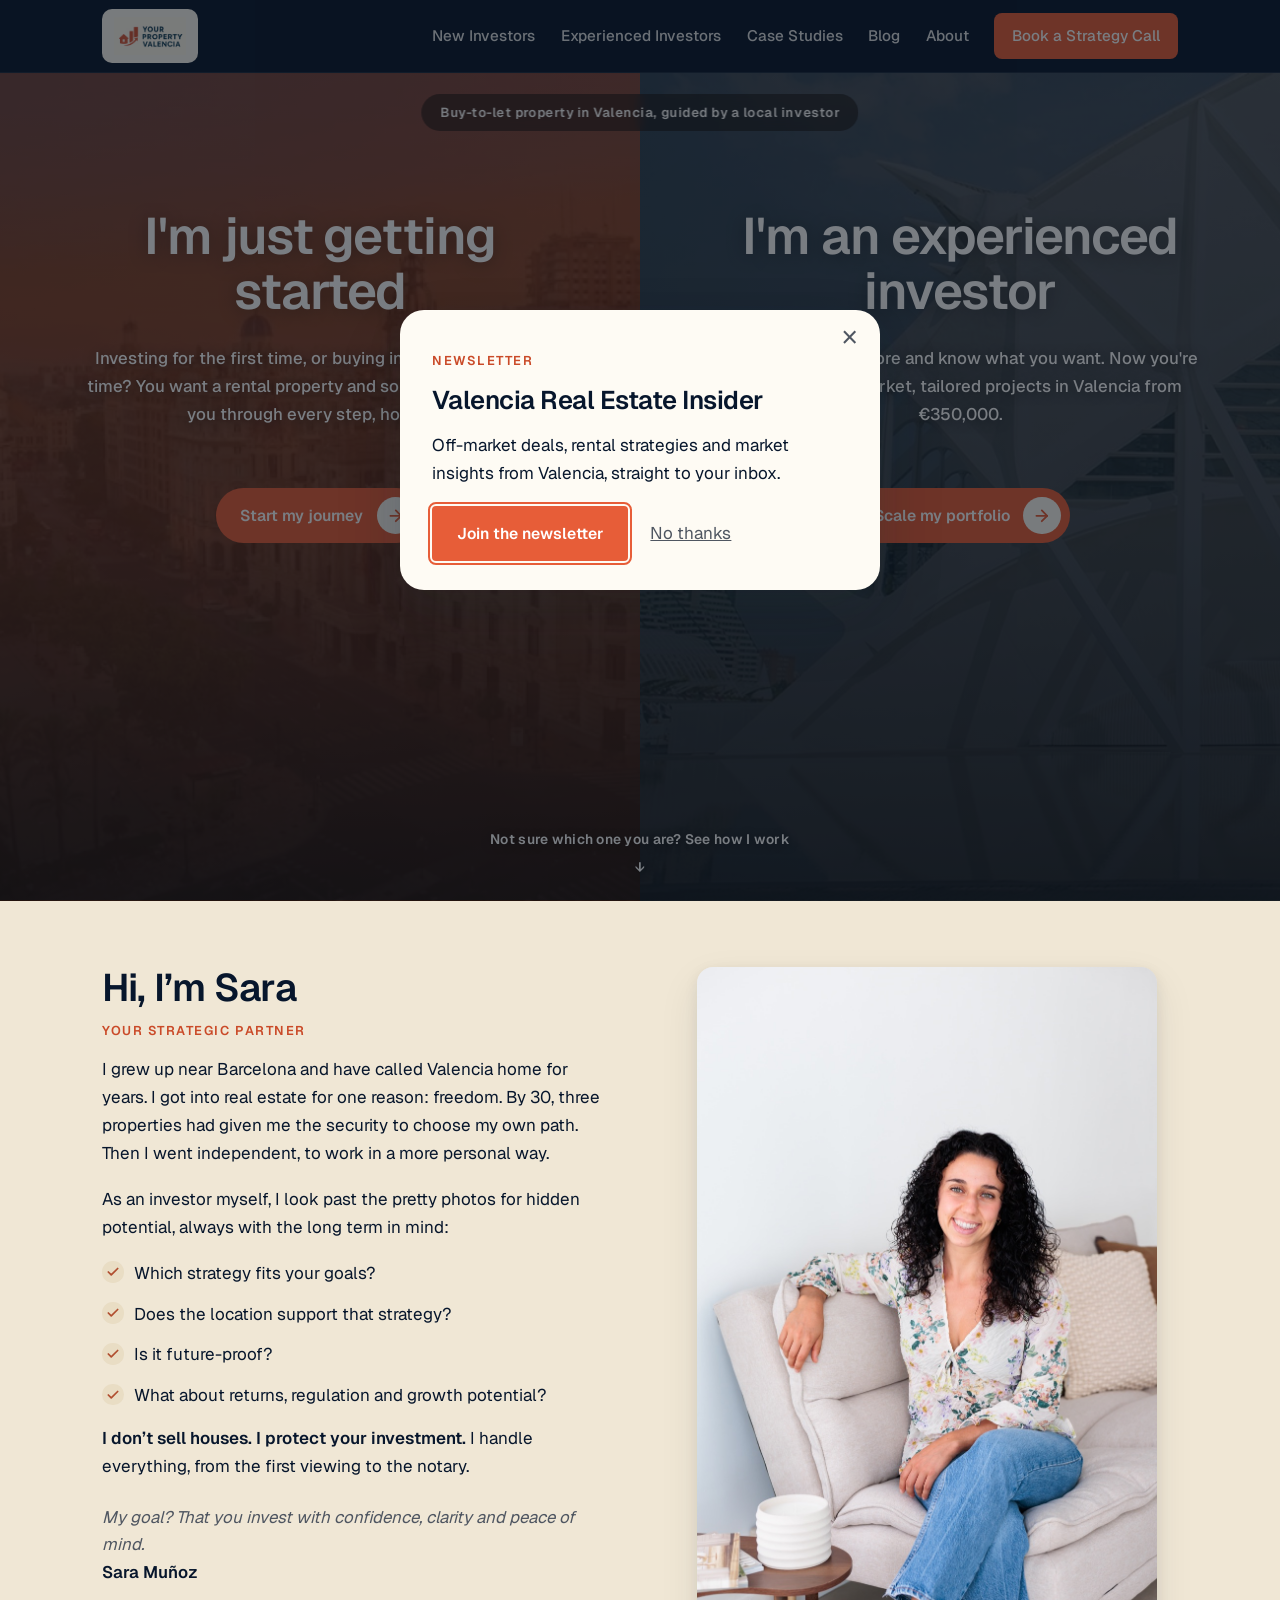
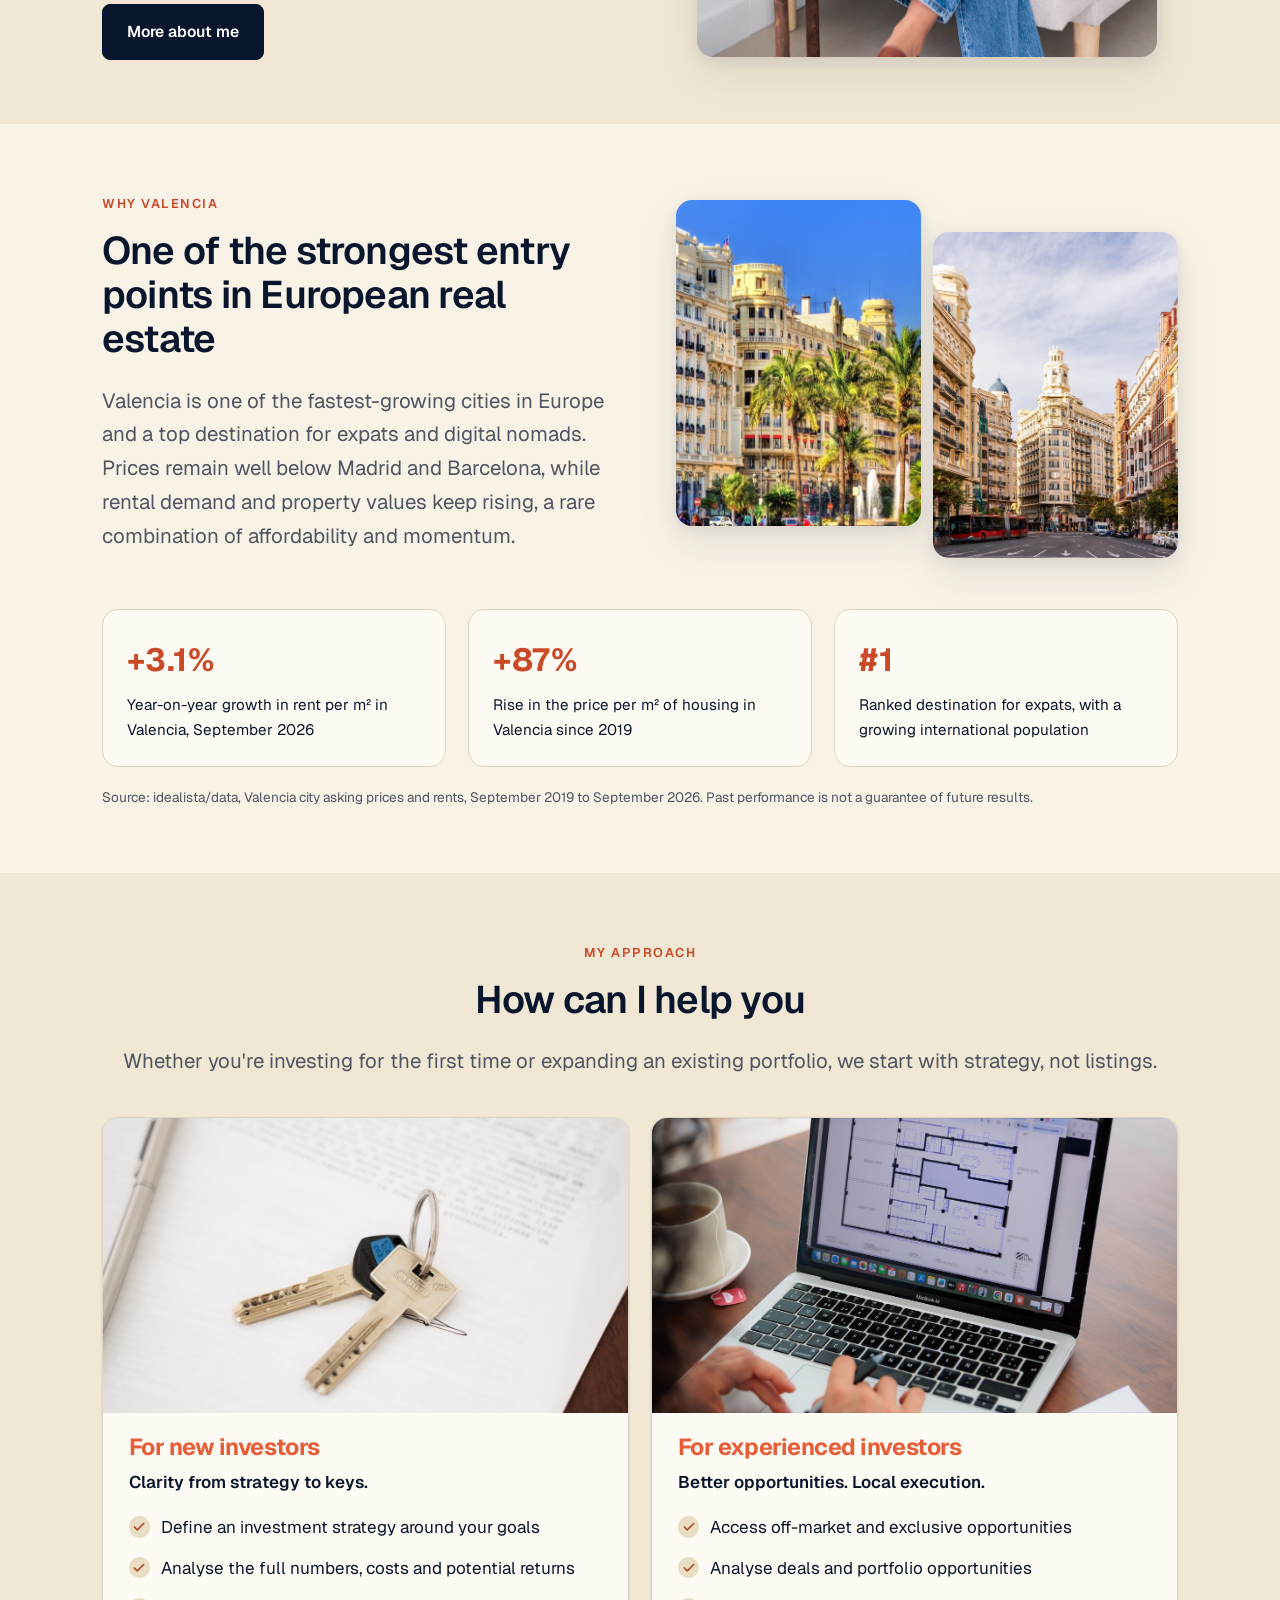
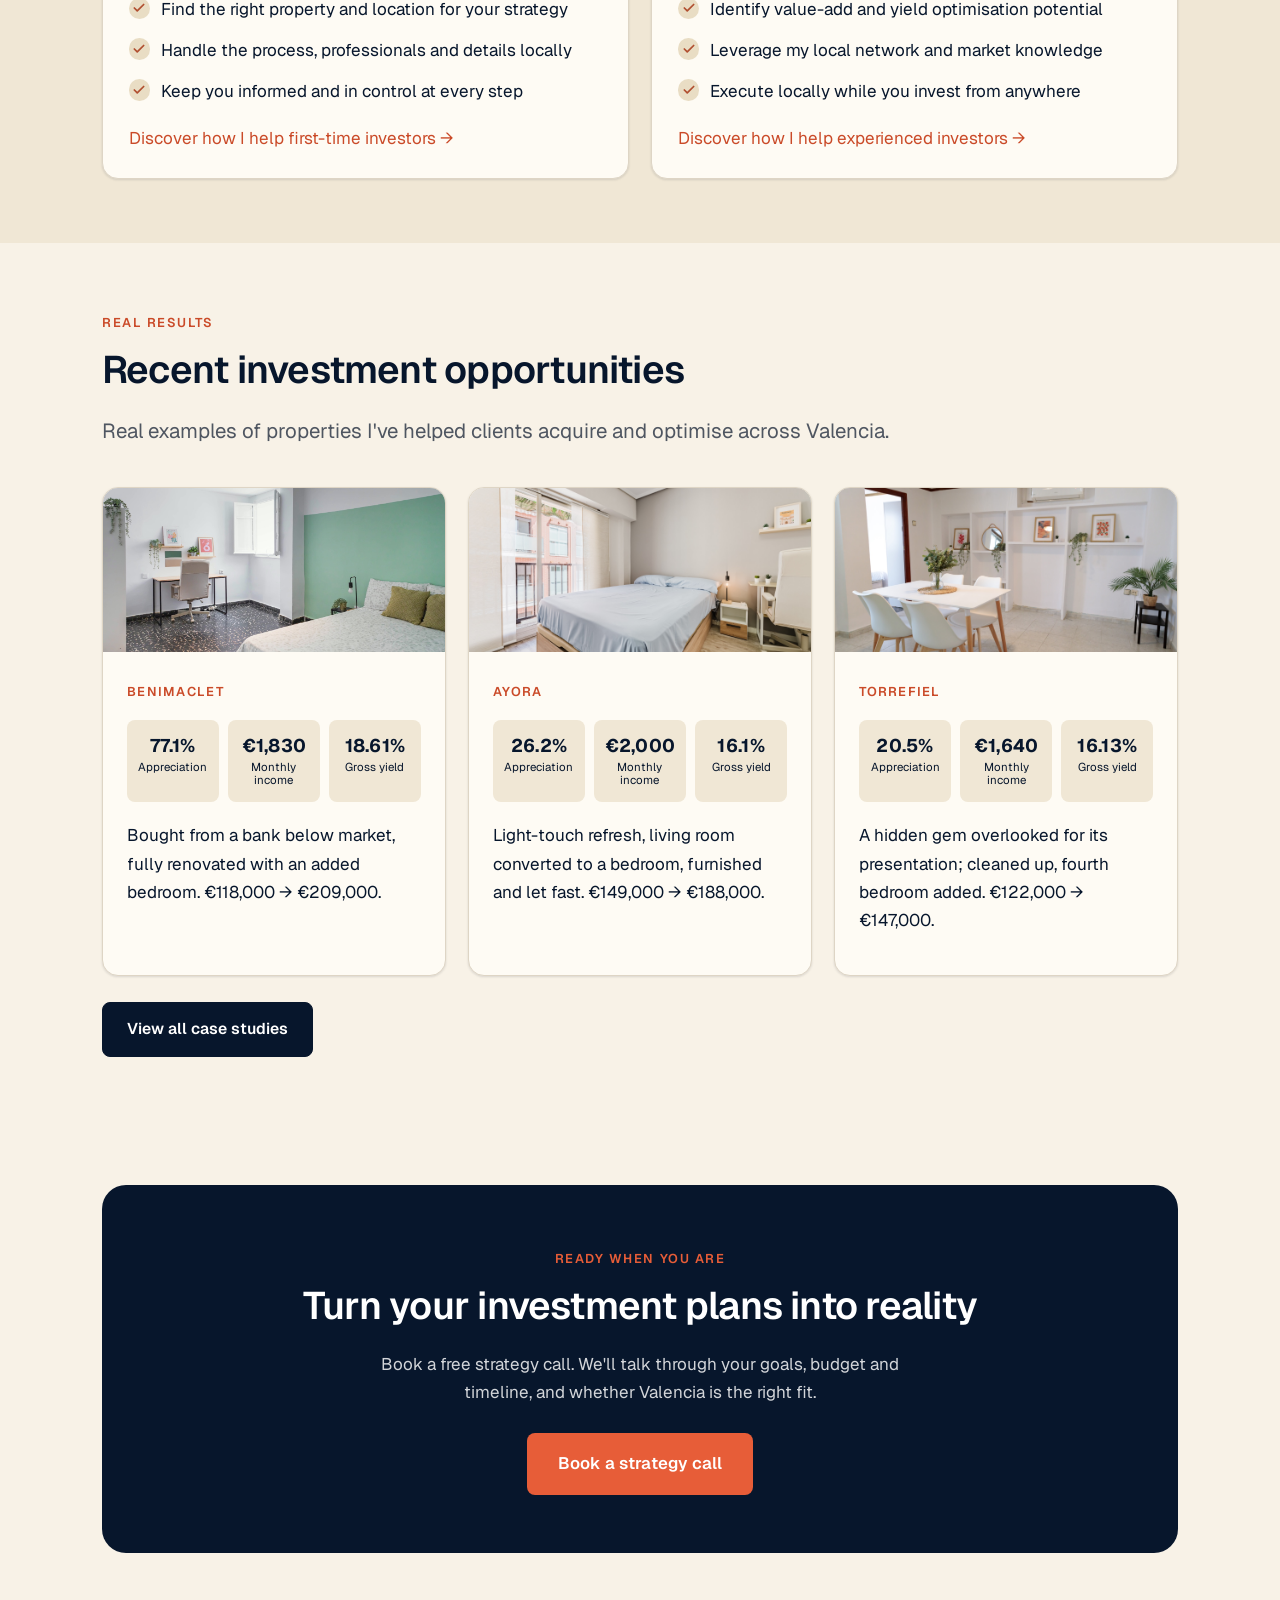
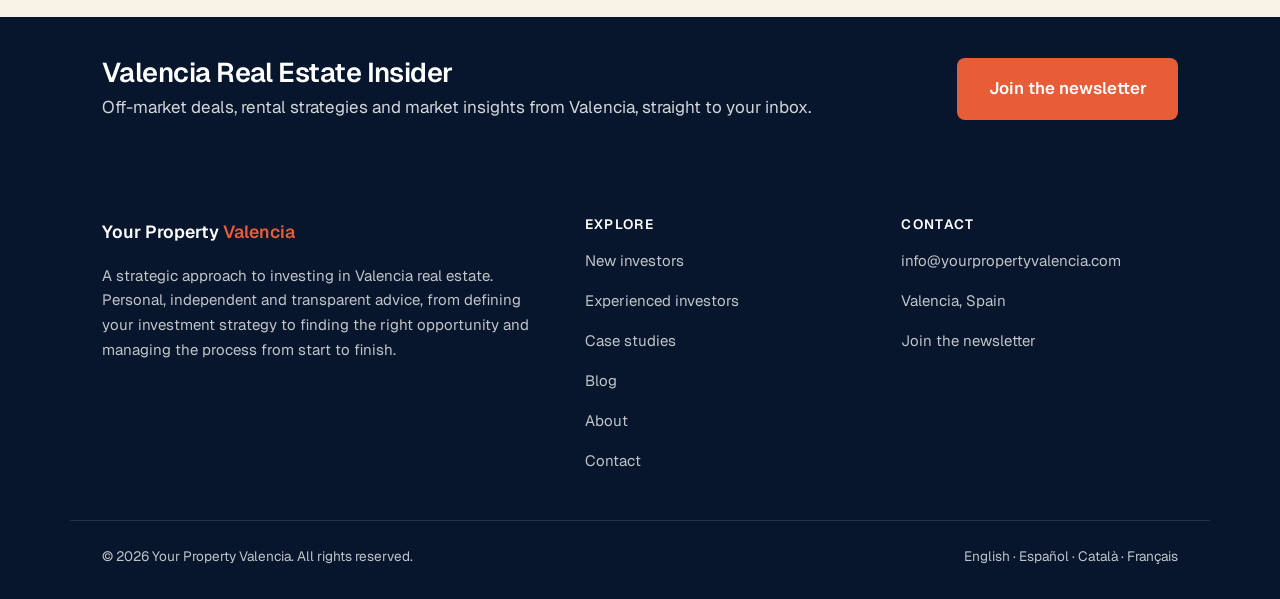
==== commit 9ec537e0: "Add files via upload Launch version" ====
--- a/your-property-valencia-website/index.html
+++ b/your-property-valencia-website/index.html
@@ -3,17 +3,17 @@
 <head>
 <meta charset="utf-8" />
 <meta name="viewport" content="width=device-width, initial-scale=1" />
-<title>Your Property Valencia — Invest in Valencia real estate, with a strategic partner</title>
-<meta name="description" content="I'm Sara Muñoz — an independent buyer's agent in Valencia. I guide investors through property purchases with a long-term strategy, not a sales pitch. Transparent, dedicated and personal." />
+<title>Invest in Valencia real estate, with a strategic partner | Your Property Valencia</title>
+<meta name="description" content="I'm Sara Muñoz, an independent buyer's agent in Valencia. I guide investors through property purchases with a long-term strategy, not a sales pitch. Transparent, dedicated and personal." />
 <link rel="canonical" href="https://yourpropertyvalencia.com/" />
-<meta property="og:title" content="Your Property Valencia — Invest with a strategic partner" />
-<meta property="og:description" content="A strategic approach to investing in Valencia real estate — personal, independent and transparent advice." />
+<meta property="og:title" content="Your Property Valencia | Invest with a strategic partner" />
+<meta property="og:description" content="A strategic approach to investing in Valencia real estate, personal, independent and transparent advice." />
 <meta property="og:type" content="website" />
 <link rel="icon" href="data:image/svg+xml,%3Csvg xmlns='http://www.w3.org/2000/svg' viewBox='0 0 32 32'%3E%3Crect width='32' height='32' rx='7' fill='%23cb5e3c'/%3E%3Cpath d='M8 17 L16 9 L24 17 M10 15.5 V24 H22 V15.5' fill='none' stroke='white' stroke-width='2.4' stroke-linecap='round' stroke-linejoin='round'/%3E%3C/svg%3E" />
 <link rel="preconnect" href="https://fonts.googleapis.com" />
 <link rel="preconnect" href="https://fonts.gstatic.com" crossorigin />
 <link href="https://fonts.googleapis.com/css2?family=Geist:wght@400;500;600;700&display=swap" rel="stylesheet" />
-<link rel="stylesheet" href="css/styles.css?v=13" />
+<link rel="stylesheet" href="css/styles.css?v=52" />
 </head>
 <body class="page-home">
 <a class="skip-link" href="#main">Skip to content</a>
@@ -37,16 +37,17 @@
 
 <main id="main">
 
-  <h1 class="visually-hidden">Your Property Valencia &mdash; invest in Valencia real estate with a strategic partner, not a salesperson</h1>
+  <h1 class="visually-hidden">Your Property Valencia, invest in Valencia real estate with a strategic partner</h1>
 
   <!-- ===================== SPLIT GATEWAY (two paths) ===================== -->
   <section class="gateway" aria-label="Choose your path">
+    <p class="gateway__intro">Buy-to-let property in Valencia, guided by a local investor</p>
     <div class="gateway__panel gateway__panel--beginner">
       <div class="gateway__inner">
         <h2 class="gateway__title">I'm just getting started</h2>
-        <p class="gateway__text">First time investing, or first time buying in Spain &mdash; maybe you've invested before but always with someone holding your hand. You're looking to buy a rental property and want guidance you can rely on.</p>
+        <p class="gateway__text">Investing for the first time, or buying in Spain for the first time? You want a rental property and someone who'll guide you through every step, honestly.</p>
         <a class="gateway__btn" href="beginners.html">
-          Start your journey
+          Start my journey
           <svg viewBox="0 0 24 24" fill="none" stroke="currentColor" stroke-width="2.4" stroke-linecap="round" stroke-linejoin="round" aria-hidden="true"><line x1="5" y1="12" x2="19" y2="12"/><polyline points="12 5 19 12 12 19"/></svg>
         </a>
       </div>
@@ -54,35 +55,40 @@
     <div class="gateway__panel gateway__panel--investor">
       <div class="gateway__inner">
         <h2 class="gateway__title">I'm an experienced investor</h2>
-        <p class="gateway__text">You have professional investment experience abroad, have already invested in Spain and know the process. You're looking for special, tailored projects from &euro;350k.</p>
+        <p class="gateway__text">You've invested before and know what you want. Now you're looking for off-market, tailored projects in Valencia from &euro;350,000.</p>
         <a class="gateway__btn" href="investors.html">
           Scale my portfolio
           <svg viewBox="0 0 24 24" fill="none" stroke="currentColor" stroke-width="2.4" stroke-linecap="round" stroke-linejoin="round" aria-hidden="true"><line x1="5" y1="12" x2="19" y2="12"/><polyline points="12 5 19 12 12 19"/></svg>
         </a>
       </div>
     </div>
-    <a class="gateway__cue" href="#why-valencia" aria-label="Scroll to learn more">
-      More about how I help
+    <a class="gateway__cue" href="#why-valencia" aria-label="Scroll down to see how I work">
+      Not sure which one you are? See how I work
       <span aria-hidden="true">&darr;</span>
     </a>
   </section>
 
   <!-- ===================== ABOUT SARA (personal) ===================== -->
   <section class="section section--alt">
-    <div class="container split split--reverse">
-      <div class="split__media reveal">
-        <img class="portrait" src="images/sara-sofa.jpg" width="933" height="1400" alt="Sara Muñoz, founder of Your Property Valencia" />
-      </div>
+    <div class="container split split--reverse split--match">
+      <figure class="media-portrait split__media reveal">
+        <img src="images/sara-sofa.jpg" width="933" height="1400" alt="Sara Muñoz, founder of Your Property Valencia" />
+      </figure>
       <div class="reveal">
-        <p class="eyebrow">Your strategic partner, not a salesperson</p>
-        <h2>My name is Sara</h2>
-        <p>I'm originally from a town near Barcelona and I've lived in sunny Valencia for several years now. I got into real estate because I wanted to learn and build my own portfolio, to have a bit more freedom &mdash; and at 30, with just three properties, I had the financial security to choose the path I wanted to follow.</p>
-        <p>After many years at a large real estate agency, I felt increasingly drawn to working independently &mdash; guiding investors in a more personal, honest and strategic way.</p>
-        <p>Today I work as an independent intermediary for investors looking for the right opportunities in Spain. As an investor myself, I look beyond just a beautiful property &mdash; I look for the hidden potential of distressed assets. My focus is always the long term: what strategy is best for your long-term goals? Does the location fit your strategy? Is it future-proof? What about return, regulation and growth potential?</p>
-        <p><strong>Most important, I don't sell houses &mdash; I provide a comprehensive, worry-free service, always protecting your interest.</strong> From viewings and negotiations to contracts, municipal registrations, legal coordination and the final transfer, I take care of the whole process. Transparent, dedicated and personal.</p>
+        <h2 class="hi-title">Hi, I&rsquo;m Sara</h2>
+        <p class="eyebrow">Your strategic partner</p>
+        <p>I grew up near Barcelona and have called Valencia home for years. I got into real estate for one reason: freedom. By 30, three properties had given me the security to choose my own path. Then I went independent, to work in a more personal way.</p>
+        <p>As an investor myself, I look past the pretty photos for hidden potential, always with the long term in mind:</p>
+        <ul class="check-list">
+          <li>Which strategy fits your goals?</li>
+          <li>Does the location support that strategy?</li>
+          <li>Is it future-proof?</li>
+          <li>What about returns, regulation and growth potential?</li>
+        </ul>
+        <p style="margin-top:0.9rem"><strong>I don&rsquo;t sell houses. I protect your investment.</strong> I handle everything, from the first viewing to the notary.</p>
         <p class="signature">
           My goal? That you invest with confidence, clarity and peace of mind.
-          <strong>&mdash; Sara Muñoz, founder of Your Property Valencia</strong>
+          <strong>Sara Mu&ntilde;oz</strong>
         </p>
         <a class="btn btn-outline" href="about.html">More about me</a>
       </div>
@@ -96,28 +102,28 @@
         <div class="reveal">
           <p class="eyebrow">Why Valencia</p>
           <h2>One of the strongest entry points in European real estate</h2>
-          <p class="lead">Valencia is one of the fastest-growing cities in Europe and a top destination for expats and digital nomads. Prices remain well below Madrid and Barcelona, while rental demand and property values keep rising &mdash; a rare combination of affordability and momentum.</p>
+          <p class="lead">Valencia is one of the fastest-growing cities in Europe and a top destination for expats and digital nomads. Prices remain well below Madrid and Barcelona, while rental demand and property values keep rising, a rare combination of affordability and momentum.</p>
         </div>
         <div class="why-gallery reveal">
           <img src="images/valencia-plaza.jpg" width="1200" height="674" alt="Plaza in central Valencia lined with palm trees" />
           <img src="images/valencia-street.jpg" width="1200" height="675" alt="A classic Valencia street with historic architecture" />
         </div>
       </div>
-      <div class="figures" style="margin-top:2.5rem">
+      <div class="figures" style="margin-top:2.4rem">
         <div class="figure reveal">
-          <div class="figure__value">+9.5%</div>
-          <p class="figure__text">Year-on-year rental price growth</p>
+          <div class="figure__value">+3.1%</div>
+          <p class="figure__text">Year-on-year growth in rent per m&sup2; in Valencia, September 2026</p>
         </div>
         <div class="figure reveal">
-          <div class="figure__value">15&ndash;20%</div>
-          <p class="figure__text">Average asset appreciation on the properties I've sourced and optimised</p>
+          <div class="figure__value">+87%</div>
+          <p class="figure__text">Rise in the price per m&sup2; of housing in Valencia since 2019</p>
         </div>
         <div class="figure reveal">
           <div class="figure__value">#1</div>
           <p class="figure__text">Ranked destination for expats, with a growing international population</p>
         </div>
       </div>
-      <p class="form-note" style="margin-top:1.2rem">Figures reflect recent Valencia market data and past client projects. Past performance is not a guarantee of future results.</p>
+      <p class="form-note" style="margin-top:1.2rem">Source: idealista/data, Valencia city asking prices and rents, September 2019 to September 2026. Past performance is not a guarantee of future results.</p>
     </div>
   </section>
 
@@ -126,12 +132,12 @@
     <div class="container">
       <div class="center narrow reveal" style="margin-inline:auto">
         <p class="eyebrow">My approach</p>
-        <h2>How I help</h2>
-        <p class="lead">Whether you're investing for the first time or expanding an existing portfolio, we start with strategy &mdash; not listings.</p>
-      </div>
-      <div class="grid grid-2" style="margin-top:2.5rem">
+        <h2>How can I help you</h2>
+        <p class="lead">Whether you're investing for the first time or expanding an existing portfolio, we start with strategy, not listings.</p>
+      </div>
+      <div class="grid grid-2" style="margin-top:2.4rem">
         <div class="card how-card reveal">
-          <img class="how-card__img" src="images/project-ana-living.jpg" alt="Placeholder photo — professional photos coming soon" />
+          <img class="how-card__img" src="images/how-new-investors.jpg" alt="Keys on top of property documents and a pen" />
           <h3>For new investors</h3>
           <p class="how-card__tag">Clarity from strategy to keys.</p>
           <ul class="check-list">
@@ -144,7 +150,7 @@
           <p style="margin-top:1.2rem"><a href="beginners.html">Discover how I help first-time investors &rarr;</a></p>
         </div>
         <div class="card how-card reveal">
-          <img class="how-card__img" src="images/project-perales-master.jpg" alt="Placeholder photo — professional photos coming soon" />
+          <img class="how-card__img" src="images/how-experienced.jpg" alt="Reviewing floor plans on a laptop" />
           <h3>For experienced investors</h3>
           <p class="how-card__tag">Better opportunities. Local execution.</p>
           <ul class="check-list">
@@ -163,22 +169,22 @@
   <!-- ===================== CASE STUDIES ===================== -->
   <section class="section">
     <div class="container">
-      <div class="narrow reveal">
+      <div class="reveal">
         <p class="eyebrow">Real results</p>
         <h2>Recent investment opportunities</h2>
         <p class="lead">Real examples of properties I've helped clients acquire and optimise across Valencia.</p>
       </div>
-      <div class="grid grid-3" style="margin-top:2.5rem">
+      <div class="grid grid-3" style="margin-top:2.4rem">
         <a class="case-card reveal" href="case-studies.html#benimaclet">
           <img class="case-card__media" src="images/transform-room3-after.jpg" width="1200" height="800" alt="Renovated bedroom of a Valencia investment property" />
           <div class="case-card__body">
             <span class="case-card__loc">Benimaclet</span>
             <div class="case-metrics">
-              <div class="case-metric"><b>52.5%</b><span>Appreciation</span></div>
+              <div class="case-metric"><b>77.1%</b><span>Appreciation</span></div>
               <div class="case-metric"><b>&euro;1,830</b><span>Monthly income</span></div>
               <div class="case-metric"><b>18.61%</b><span>Gross yield</span></div>
             </div>
-            <p>Bought from a bank below market, fully renovated with an added bedroom. &euro;118k &rarr; &euro;180k.</p>
+            <p>Bought from a bank below market, fully renovated with an added bedroom. &euro;118,000 &rarr; &euro;209,000.</p>
           </div>
         </a>
         <a class="case-card reveal" href="case-studies.html#ayora">
@@ -186,11 +192,11 @@
           <div class="case-card__body">
             <span class="case-card__loc">Ayora</span>
             <div class="case-metrics">
-              <div class="case-metric"><b>14.1%</b><span>Appreciation</span></div>
+              <div class="case-metric"><b>26.2%</b><span>Appreciation</span></div>
               <div class="case-metric"><b>&euro;2,000</b><span>Monthly income</span></div>
               <div class="case-metric"><b>16.1%</b><span>Gross yield</span></div>
             </div>
-            <p>Light-touch refresh, living room converted to a bedroom, furnished and let fast. &euro;149k &rarr; &euro;170k.</p>
+            <p>Light-touch refresh, living room converted to a bedroom, furnished and let fast. &euro;149,000 &rarr; &euro;188,000.</p>
           </div>
         </a>
         <a class="case-card reveal" href="case-studies.html#torrefiel">
@@ -198,11 +204,11 @@
           <div class="case-card__body">
             <span class="case-card__loc">Torrefiel</span>
             <div class="case-metrics">
-              <div class="case-metric"><b>8.0%</b><span>Appreciation</span></div>
+              <div class="case-metric"><b>20.5%</b><span>Appreciation</span></div>
               <div class="case-metric"><b>&euro;1,640</b><span>Monthly income</span></div>
               <div class="case-metric"><b>16.13%</b><span>Gross yield</span></div>
             </div>
-            <p>A hidden gem overlooked for its presentation; cleaned up, fourth bedroom added. &euro;122k &rarr; &euro;131.7k.</p>
+            <p>A hidden gem overlooked for its presentation; cleaned up, fourth bedroom added. &euro;122,000 &rarr; &euro;147,000.</p>
           </div>
         </a>
       </div>
@@ -210,38 +216,17 @@
     </div>
   </section>
 
-  <!-- ===================== TESTIMONIALS ===================== -->
-  <section class="section section--alt">
+  <!-- ===================== GOOGLE REVIEWS =====================
+       Hidden until your Google reviews widget is connected.
+       To switch it on: paste the widget code from Featurable / Trustindex / Elfsight
+       inside <div id="google-reviews"> below, then delete the word  hidden  from the <section> line. -->
+  <section class="section section--alt" hidden>
     <div class="container">
       <div class="narrow reveal">
         <p class="eyebrow">Client stories</p>
         <h2>What clients say</h2>
       </div>
-
-      <!-- GOOGLE REVIEWS: replace the contents of #google-reviews with your widget
-           embed code from Elfsight / Trustindex / Featurable. See README.md. -->
-      <div id="google-reviews" class="reviews-embed reveal">
-        <strong>Google reviews widget goes here.</strong><br />
-        Connect it via a free tool like Elfsight, Trustindex or Featurable &mdash; see <code>README.md</code>.
-      </div>
-
-      <div class="grid grid-3" style="margin-top:2.5rem" id="home-testimonials" data-testimonials="all">
-        <figure class="quote reveal">
-          <div class="quote__mark">&ldquo;</div>
-          <p>Sara made my first investment seamless. Within six months I was earning &euro;1,200 a month from my Valencia apartment. Her local expertise was invaluable.</p>
-          <figcaption class="quote__who"><b>Sarah J.</b>London, UK</figcaption>
-        </figure>
-        <figure class="quote reveal">
-          <div class="quote__mark">&ldquo;</div>
-          <p>The ongoing support helped me understand the market deeply. My investment has already appreciated 15% in just 18 months.</p>
-          <figcaption class="quote__who"><b>Emma T.</b>Dublin, Ireland</figcaption>
-        </figure>
-        <figure class="quote reveal">
-          <div class="quote__mark">&ldquo;</div>
-          <p>I was sceptical about investing abroad, but her guidance through every step gave me confidence. I now own three properties in Valencia generating steady passive income.</p>
-          <figcaption class="quote__who"><b>Marcus W.</b>Berlin, Germany</figcaption>
-        </figure>
-      </div>
+      <div id="google-reviews" class="reveal" style="margin-top:2.4rem"></div>
     </div>
   </section>
 
@@ -249,9 +234,9 @@
   <section class="section">
     <div class="container">
       <div class="cta-band reveal">
-        <p class="eyebrow" style="color:#f2dbd1">Ready when you are</p>
+        <p class="eyebrow">Ready when you are</p>
         <h2>Turn your investment plans into reality</h2>
-        <p>Book a free strategy call. We'll talk through your goals, budget and timeline &mdash; and whether Valencia is the right fit.</p>
+        <p>Book a free strategy call. We'll talk through your goals, budget and timeline, and whether Valencia is the right fit.</p>
         <a class="btn btn-primary btn-lg" href="contact.html">Book a strategy call</a>
       </div>
     </div>
@@ -263,7 +248,7 @@
   <div class="container footer-grid">
     <div>
       <p class="footer-brand">Your Property <span>Valencia</span></p>
-      <p>A strategic approach to investing in Valencia real estate. Personal, independent and transparent advice — from defining your investment strategy to finding the right opportunity and managing the process from start to finish.</p>
+      <p>A strategic approach to investing in Valencia real estate. Personal, independent and transparent advice, from defining your investment strategy to finding the right opportunity and managing the process from start to finish.</p>
     </div>
     <div>
       <h4>Explore</h4>
@@ -280,8 +265,6 @@
       <h4>Contact</h4>
       <ul>
         <li><a href="mailto:info@yourpropertyvalencia.com">info@yourpropertyvalencia.com</a></li>
-        <li><a href="tel:+34641727124">+34 641 727 124</a></li>
-        <li><a href="https://wa.me/34641727124">WhatsApp</a></li>
         <li>Valencia, Spain</li>
       </ul>
     </div>
@@ -292,7 +275,8 @@
   </div>
 </footer>
 
-<script src="js/content.js?v=13" defer></script>
-<script src="js/main.js?v=13" defer></script>
+<script src="js/content.js?v=52" defer></script>
+<script src="js/main.js?v=52" defer></script>
+<script src="js/newsletter.js?v=52" defer></script>
 </body>
 </html>
--- a/your-property-valencia-website/css/styles.css
+++ b/your-property-valencia-website/css/styles.css
@@ -16,10 +16,12 @@
   --brand: oklch(65% 0.18 35.67);
   --brand-strong: #b14f30;
   --brand-strong: oklch(58% 0.17 35.67);
-  --brand-tint: #f9ede8;
-  --brand-tint: oklch(96% 0.022 40);
-  --brand-tint-strong: #f2dbd1;
-  --brand-tint-strong: oklch(92% 0.035 40);
+  /* "tint" tokens are warm beige now (no salmon/pink anywhere on the site) */
+  --brand-tint: #f1e8d5;
+  --brand-tint: oklch(94.5% 0.024 84);
+  --brand-tint-strong: #e6d9bc;
+  --brand-tint-strong: oklch(90% 0.035 84);
+  --brand-soft: #f0a287;
   --gold: #edc23f;
   --gold: oklch(87.9% 0.169 91.6);
   --cream: #f4eddd;
@@ -53,7 +55,7 @@
   --shadow-md: 0 4px 14px rgba(28, 39, 51, 0.08), 0 16px 40px rgba(28, 39, 51, 0.09);
   --shadow-lg: 0 12px 34px rgba(28, 39, 51, 0.12), 0 30px 70px rgba(28, 39, 51, 0.12);
 
-  --step-gap: clamp(1.75rem, 3.5vw, 2.75rem);
+  --step-gap: clamp(2.25rem, 5vw, 4rem);
 }
 
 /* ---------- reset-ish ---------- */
@@ -153,7 +155,7 @@
   isolation: isolate;
   overflow: hidden;
   color: #fff;
-  padding-block: clamp(3.25rem, 7vw, 5.5rem);
+  padding-block: clamp(2.4rem, 5.2vw, 4rem);
 }
 .page-hero::before {
   content: "";
@@ -178,8 +180,20 @@
 .page-hero--city::before {
   background-image: url("../images/valencia-city.jpg");
 }
+.page-hero--city {
+  padding-block: clamp(2.25rem, 4.5vw, 3.5rem);
+}
+.page-hero--city::before {
+  background-position: center 62%;
+}
 .page-hero--city::after {
-  background: linear-gradient(180deg, rgba(18, 26, 36, 0.72) 0%, rgba(12, 17, 24, 0.86) 100%);
+  /* dark on the text side, clear on the right so the photo shows */
+  background: linear-gradient(90deg, rgba(12, 19, 28, 0.9) 0%, rgba(12, 19, 28, 0.74) 42%, rgba(12, 19, 28, 0.18) 100%);
+}
+@media (max-width: 760px) {
+  .page-hero--city::after {
+    background: linear-gradient(180deg, rgba(12, 19, 28, 0.82) 0%, rgba(12, 19, 28, 0.6) 100%);
+  }
 }
 .page-hero h1 {
   color: #fff;
@@ -192,7 +206,10 @@
   color: #fff;
 }
 .narrow {
-  max-width: 720px;
+  max-width: none;
+}
+.container.narrow {
+  max-width: var(--container);
 }
 .center {
   text-align: center;
@@ -207,7 +224,7 @@
   margin-bottom: 0.9rem;
 }
 .section--ink .eyebrow {
-  color: var(--brand-tint-strong);
+  color: var(--brand);
 }
 .lead {
   font-size: clamp(1.1rem, 1.6vw, 1.28rem);
@@ -308,7 +325,7 @@
   text-decoration: none;
 }
 .brand span {
-  color: var(--brand-tint-strong);
+  color: var(--brand);
 }
 /* logo art sits on a near-white ground — a white chip keeps it crisp on the navy bar */
 .brand img {
@@ -339,7 +356,9 @@
   text-decoration: none;
 }
 .nav-menu a[aria-current="page"]:not(.btn) {
-  color: var(--brand-tint-strong);
+  color: #fff;
+  font-weight: 700;
+  box-shadow: 0 2px 0 var(--brand);
 }
 /* the orange CTA always keeps white text — never navy/black on orange */
 .nav-menu a.btn-primary,
@@ -417,6 +436,7 @@
 
 /* ---------- split gateway (home) — inspired by weVLC's two-path entry ---------- */
 .gateway {
+  position: relative;
   display: flex;
   width: 100%;
   min-height: calc(100svh - 72px); /* fill the viewport below the sticky nav bar */
@@ -425,9 +445,9 @@
   position: relative;
   flex: 1 1 50%;
   display: flex;
-  align-items: center;
+  align-items: flex-start; /* headings on both sides start at the same height */
   justify-content: center;
-  padding: 6rem clamp(1.5rem, 5vw, 4rem) 4rem;
+  padding: clamp(5.5rem, 17vh, 8.5rem) clamp(1.5rem, 5vw, 4rem) 5rem;
   overflow: hidden;
   text-align: center;
   color: #fff;
@@ -458,20 +478,21 @@
 .gateway__panel--beginner::after {
   background: linear-gradient(
     180deg,
-    rgba(140, 64, 36, 0.72) 0%,
-    rgba(116, 52, 30, 0.78) 55%,
-    rgba(40, 22, 14, 0.86) 100%
+    rgba(120, 52, 28, 0.82) 0%,
+    rgba(96, 42, 24, 0.86) 55%,
+    rgba(34, 18, 12, 0.92) 100%
   );
 }
 .gateway__panel--investor::before {
   background-image: url("../images/valencia-city.jpg");
+  background-position: 12% center; /* keeps the building, keeps the cyclists out of the cut-off corner */
 }
 .gateway__panel--investor::after {
   background: linear-gradient(
     180deg,
-    rgba(24, 33, 45, 0.66) 0%,
-    rgba(20, 28, 38, 0.74) 55%,
-    rgba(12, 17, 24, 0.86) 100%
+    rgba(24, 33, 45, 0.74) 0%,
+    rgba(20, 28, 38, 0.8) 55%,
+    rgba(12, 17, 24, 0.9) 100%
   );
 }
 .gateway__inner {
@@ -489,10 +510,36 @@
   text-shadow: 0 2px 18px rgba(0, 0, 0, 0.35);
 }
 .gateway__text {
-  font-size: 1.02rem;
-  color: rgba(255, 255, 255, 0.92);
+  font-size: 1.05rem;
+  font-weight: 500;
+  color: #fff;
   margin: 0;
-  text-shadow: 0 1px 10px rgba(0, 0, 0, 0.35);
+  text-shadow: 0 1px 12px rgba(0, 0, 0, 0.5);
+}
+@media (min-width: 900px) {
+  .gateway__text {
+    min-height: 6.4em; /* both buttons line up */
+  }
+}
+.gateway__intro {
+  position: absolute;
+  top: 1.3rem;
+  left: 50%;
+  transform: translateX(-50%);
+  z-index: 3;
+  margin: 0;
+  width: max-content;
+  max-width: calc(100% - 2rem);
+  padding: 0.5rem 1.2rem;
+  border-radius: 999px;
+  background: rgba(20, 16, 14, 0.55);
+  -webkit-backdrop-filter: blur(6px);
+  backdrop-filter: blur(6px);
+  color: #fff;
+  font-size: 0.82rem;
+  font-weight: 600;
+  letter-spacing: 0.04em;
+  text-align: center;
 }
 .gateway__btn {
   display: inline-flex;
@@ -536,10 +583,12 @@
   flex-direction: column;
   align-items: center;
   gap: 0.35rem;
-  color: rgba(255, 255, 255, 0.85);
-  font-size: 0.75rem;
-  letter-spacing: 0.14em;
-  text-transform: uppercase;
+  color: #fff;
+  font-size: 0.86rem;
+  font-weight: 600;
+  letter-spacing: 0.02em;
+  text-align: center;
+  text-shadow: 0 1px 8px rgba(0, 0, 0, 0.5);
 }
 .gateway__cue span {
   animation: cue-bob 1.8s ease-in-out infinite;
@@ -572,6 +621,11 @@
   .gateway__panel {
     flex: none;
     min-height: 62svh;
+    align-items: center;
+    padding-top: 4.8rem;
+    padding-bottom: 3.5rem;
+  }
+  .gateway__panel--investor {
     padding-top: 3.5rem;
   }
   .gateway__cue {
@@ -798,18 +852,18 @@
   display: block;
   font-size: clamp(1.9rem, 4vw, 2.7rem);
   font-weight: 700;
-  letter-spacing: -0.03em;
+  letter-spacing: 0.015em;
   color: var(--brand-strong);
   line-height: 1;
 }
 .section--ink .stat__num {
-  color: var(--brand-tint-strong);
+  color: #fff;
 }
 .stat__label {
   display: block;
   margin-top: 0.5rem;
   font-size: 0.92rem;
-  color: var(--muted);
+  color: var(--ink);
 }
 .section--ink .stat__label {
   color: rgba(255, 255, 255, 0.75);
@@ -836,11 +890,11 @@
 .figure__value {
   font-size: 2rem;
   font-weight: 700;
-  letter-spacing: -0.03em;
+  letter-spacing: 0.015em;
   color: var(--brand-strong);
 }
 .figure__text {
-  color: var(--muted);
+  color: var(--ink);
   font-size: 0.95rem;
   margin: 0.35rem 0 0;
 }
@@ -884,6 +938,11 @@
   aspect-ratio: 16 / 9;
   object-fit: cover;
   display: block;
+}
+.how-card h3 {
+  color: var(--brand);
+  font-size: 1.45rem;
+  font-weight: 700;
 }
 .how-card__tag {
   font-weight: 600;
@@ -1089,6 +1148,7 @@
 }
 .package h3 {
   margin-bottom: 0.2rem;
+  color: var(--brand-strong);
 }
 .package__who {
   color: var(--muted);
@@ -1185,18 +1245,29 @@
   margin: 1rem 0 1.2rem;
 }
 .case-metric {
+  display: flex;
+  flex-direction: column;
+  align-items: center;
+  justify-content: flex-start;
+  gap: 0.25rem;
   background: var(--surface-alt);
   border-radius: var(--radius);
-  padding: 0.7rem 0.6rem;
+  padding: 1rem 0.4rem;
   text-align: center;
 }
 .case-metric b {
   display: block;
   font-size: 1.15rem;
+  line-height: 1.1;
+  white-space: nowrap;
+  letter-spacing: 0.015em;
   color: var(--ink);
 }
 .case-metric span {
+  display: block;
   font-size: 0.72rem;
+  line-height: 1.15;
+  text-align: center;
   color: var(--muted);
 }
 
@@ -1212,13 +1283,13 @@
   display: inline-flex;
   align-items: center;
   gap: 0.4rem;
-  color: var(--gold);
+  color: var(--brand-soft);
   font-size: 0.875rem;
   font-weight: 600;
   margin-bottom: 1.6rem;
 }
 .cs__back:hover {
-  color: var(--gold);
+  color: var(--brand-soft);
 }
 .cs__title {
   color: #fff;
@@ -1620,7 +1691,6 @@
 .faq {
   display: grid;
   gap: 0.8rem;
-  max-width: 780px;
 }
 .faq details {
   border: 1px solid var(--border);
@@ -1667,6 +1737,9 @@
 .cta-band h2 {
   color: #fff;
 }
+.cta-band .eyebrow {
+  color: var(--brand);
+}
 .cta-band p {
   color: rgba(255, 255, 255, 0.82);
   max-width: 560px;
@@ -1793,7 +1866,7 @@
   color: #fff;
 }
 .footer-brand span {
-  color: var(--brand-tint-strong);
+  color: var(--brand);
 }
 .site-footer ul {
   list-style: none;
@@ -1876,3 +1949,412 @@
 .skip-link:focus {
   left: 0;
 }
+
+
+/* ---------- common mistakes: names in brand orange ---------- */
+.mistakes .card h3 {
+  color: var(--brand);
+  font-weight: 700;
+}
+
+/* ---------- four figures in a row (market overview) ---------- */
+.figures--4 {
+  grid-template-columns: repeat(4, 1fr);
+}
+.figures--4 .figure__value {
+  font-size: clamp(1.5rem, 2.4vw, 2rem);
+}
+@media (max-width: 980px) {
+  .figures--4 {
+    grid-template-columns: repeat(2, 1fr);
+  }
+}
+@media (max-width: 560px) {
+  .figures--4 {
+    grid-template-columns: 1fr;
+  }
+}
+.source-note {
+  margin-top: 1.2rem;
+  font-size: 0.82rem;
+  color: var(--muted);
+}
+
+/* picture on one side, text on the other, aligned to the top */
+.split--top {
+  align-items: start;
+}
+
+/* ---------- packages: equal-size boxes ---------- */
+.packages {
+  align-items: stretch;
+}
+.packages--2 {
+  grid-template-columns: repeat(2, 1fr);
+  max-width: 860px;
+  margin-inline: auto;
+}
+.package__note {
+  min-height: 4.4em;
+  margin: -0.5rem 0 1.1rem;
+  font-size: 0.88rem;
+  color: var(--muted);
+}
+
+/* ---------- experienced investors: image cards ---------- */
+.how-card p {
+  color: var(--muted);
+}
+.how-card p.how-card__tag {
+  color: var(--ink);
+}
+.value-strip {
+  display: grid;
+  grid-template-columns: 1fr 1fr;
+  gap: 1.4rem;
+  margin-top: 2.4rem;
+}
+.value-strip .card h3 {
+  margin-bottom: 0.9rem;
+}
+@media (max-width: 780px) {
+  .value-strip {
+    grid-template-columns: 1fr;
+  }
+}
+@media (max-width: 760px) {
+  .packages--2 {
+    grid-template-columns: 1fr;
+    max-width: 460px;
+  }
+}
+
+
+/* ---------- clear market figures: label, number, growth, context ---------- */
+.figure--clear {
+  display: flex;
+  flex-direction: column;
+  gap: 0.45rem;
+  padding: 1.35rem 1.3rem;
+}
+.figure--clear .figure__value {
+  font-size: clamp(1.7rem, 2.6vw, 2.2rem);
+  line-height: 1.1;
+}
+.figure__label {
+  font-size: 0.76rem;
+  font-weight: 600;
+  letter-spacing: 0.08em;
+  text-transform: uppercase;
+  color: var(--muted);
+}
+.figure__chip {
+  align-self: flex-start;
+  background: var(--surface-alt);
+  color: var(--ink);
+  font-size: 0.82rem;
+  font-weight: 600;
+  padding: 0.2rem 0.6rem;
+  border-radius: 999px;
+}
+.figure__chip::before {
+  content: "\2191\00a0";
+  color: var(--brand-strong);
+}
+.figure__chip--plain::before {
+  content: none;
+}
+.figure--clear .figure__text {
+  margin: 0;
+  font-size: 0.9rem;
+}
+
+/* ---------- picture-led journey (new investors) ---------- */
+.journey {
+  display: grid;
+  gap: clamp(2rem, 4.5vw, 3.5rem);
+  margin-top: 2.6rem;
+}
+.journey__step {
+  display: grid;
+  grid-template-columns: 1fr 1.1fr;
+  gap: clamp(1.5rem, 4.5vw, 4rem);
+  align-items: center;
+}
+.journey__step:nth-child(even) .journey__media {
+  order: 2;
+}
+.journey__media img {
+  display: block;
+  width: 100%;
+  height: auto;
+  aspect-ratio: 4 / 3;
+  object-fit: cover;
+  border-radius: var(--radius-lg);
+  box-shadow: var(--shadow-md);
+}
+.journey__n {
+  display: inline-grid;
+  place-items: center;
+  width: 2.5rem;
+  height: 2.5rem;
+  border-radius: 50%;
+  background: var(--brand);
+  color: #fff;
+  font-weight: 700;
+  margin-bottom: 0.8rem;
+}
+.journey__body h3 {
+  font-size: clamp(1.35rem, 2.2vw, 1.7rem);
+  margin-bottom: 0.4rem;
+}
+.journey__lead {
+  font-size: 1.05rem;
+  color: var(--muted);
+  margin-bottom: 1rem;
+}
+@media (max-width: 780px) {
+  .journey__step {
+    grid-template-columns: 1fr;
+  }
+  .journey__step:nth-child(even) .journey__media {
+    order: 0;
+  }
+}
+
+/* ---------- packages: bonus ("Extra") lines ---------- */
+.package li.package__extra {
+  font-weight: 600;
+}
+.package li.package__extra::before {
+  display: none;
+}
+.package li.package__extra {
+  padding-left: 0;
+}
+.package__who {
+  min-height: 5.6em;
+}
+@media (max-width: 900px) {
+  .package__who {
+    min-height: 0;
+  }
+}
+
+/* ---------- about: square picture beside text, CTA band with a photo ---------- */
+.split__media--square img {
+  height: auto;
+  aspect-ratio: 1 / 1;
+  object-fit: cover;
+  object-position: center;
+}
+.cta-band--photo {
+  display: grid;
+  grid-template-columns: 1.3fr 0.7fr;
+  align-items: stretch;
+  padding: 0;
+  overflow: hidden;
+  text-align: left;
+}
+.cta-band--photo .cta-band__text {
+  align-self: center;
+  padding: clamp(1.6rem, 3.5vw, 2.6rem);
+}
+.cta-band--photo .cta-band__text p {
+  margin-inline: 0;
+}
+.cta-band__img {
+  position: relative;
+}
+.cta-band__img img {
+  /* the band's height comes from the text; the photo just fills the space */
+  position: absolute;
+  inset: 0;
+  width: 100%;
+  height: 100%;
+  object-fit: cover;
+  object-position: 50% 30%;
+}
+@media (max-width: 780px) {
+  .cta-band--photo {
+    grid-template-columns: 1fr;
+  }
+  .cta-band__img {
+    height: 220px;
+  }
+}
+
+/* how-I-help / value cards: picture spans the full card; taglines line the text up */
+.how-card__img {
+  max-width: none;
+}
+@media (min-width: 900px) {
+  .how-card p.value-tag {
+    min-height: 3.6em;
+  }
+}
+
+/* contact page: title and text on the left, photo on the right */
+.contact-photo {
+  display: block;
+  width: 100%;
+  height: auto;
+  aspect-ratio: 4 / 3;
+  object-fit: cover;
+  object-position: 50% 28%;
+  border-radius: var(--radius-lg);
+  box-shadow: var(--shadow-md);
+}
+
+/* even spacing: no extra gap below the last element of a section */
+.section > .container > :last-child,
+.section > .container > .narrow > :last-child {
+  margin-bottom: 0;
+}
+
+
+/* ---------- round: homepage intro order, About hero, case-study header ---------- */
+.hi-title {
+  margin-bottom: 0.35rem;
+}
+.h1--sm {
+  font-size: clamp(1.7rem, 3.6vw, 2.4rem);
+}
+.lead--sm {
+  font-size: 1rem;
+  color: var(--ink);
+}
+.section--tight {
+  padding-block: clamp(1.5rem, 3vw, 2.25rem);
+}
+.case-metric span {
+  color: var(--ink);
+}
+
+.cs__kicker {
+  margin: 0 0 0.5rem;
+  font-size: 0.8rem;
+  font-weight: 700;
+  letter-spacing: 0.14em;
+  text-transform: uppercase;
+  color: var(--brand-soft);
+}
+.cs__title {
+  margin: 0 0 0.3rem;
+}
+.cs__place {
+  margin: 0 0 1.8rem;
+  font-size: 1.05rem;
+  color: rgba(255, 255, 255, 0.72);
+}
+.cs__metrics {
+  gap: 1rem;
+}
+.cs__metric {
+  padding: 1rem 1.1rem 1.1rem;
+  border: 1px solid rgba(255, 255, 255, 0.16);
+  border-top: 3px solid var(--brand);
+  border-radius: var(--radius);
+  background: rgba(255, 255, 255, 0.06);
+}
+.cs__metric span {
+  font-size: 0.74rem;
+  letter-spacing: 0.1em;
+  text-transform: uppercase;
+  margin-bottom: 0.4rem;
+}
+.cs__metric b {
+  font-size: clamp(1.7rem, 3.4vw, 2.2rem);
+  letter-spacing: 0.015em;
+}
+
+.form-status.is-error {
+  background: #f7e2dc;
+  color: #8a2e17;
+}
+
+/* ---------- newsletter: band above the footer + pop-up ---------- */
+.newsletter-band {
+  background: var(--ink);
+  color: #fff;
+  padding-block: clamp(1.75rem, 4vw, 2.5rem);
+}
+.newsletter-band__inner {
+  display: flex;
+  align-items: center;
+  justify-content: space-between;
+  gap: 1.5rem 2.5rem;
+  flex-wrap: wrap;
+}
+.newsletter-band h2 {
+  color: #fff;
+  font-size: clamp(1.3rem, 2.4vw, 1.7rem);
+  margin-bottom: 0.3rem;
+}
+.newsletter-band p {
+  margin: 0;
+  color: rgba(255, 255, 255, 0.82);
+}
+.newsletter-pop {
+  position: fixed;
+  inset: 0;
+  z-index: 200;
+  display: grid;
+  place-items: center;
+  padding: 1.2rem;
+  background: rgba(12, 19, 28, 0.55);
+}
+.newsletter-pop[hidden] {
+  display: none;
+}
+.newsletter-pop__card {
+  position: relative;
+  width: 100%;
+  max-width: 30rem;
+  padding: 2.2rem 2rem 1.8rem;
+  background: var(--card);
+  border-radius: var(--radius-xl);
+  box-shadow: var(--shadow-lg);
+}
+.newsletter-pop__card h2 {
+  font-size: 1.6rem;
+}
+.newsletter-pop__close {
+  position: absolute;
+  top: 0.6rem;
+  right: 0.8rem;
+  width: 2.2rem;
+  height: 2.2rem;
+  border: 0;
+  background: none;
+  font-size: 1.8rem;
+  line-height: 1;
+  color: var(--muted);
+  cursor: pointer;
+}
+.newsletter-pop__close:hover {
+  color: var(--ink);
+}
+.newsletter-pop__actions {
+  display: flex;
+  align-items: center;
+  flex-wrap: wrap;
+  gap: 0.8rem 1.4rem;
+  margin-top: 1.2rem;
+}
+.newsletter-pop__no {
+  border: 0;
+  background: none;
+  padding: 0.4rem 0;
+  font: inherit;
+  color: var(--muted);
+  text-decoration: underline;
+  cursor: pointer;
+}
+.newsletter-pop__no:hover {
+  color: var(--ink);
+}
+
+#strategies .card h3 {
+  color: var(--brand-strong);
+}
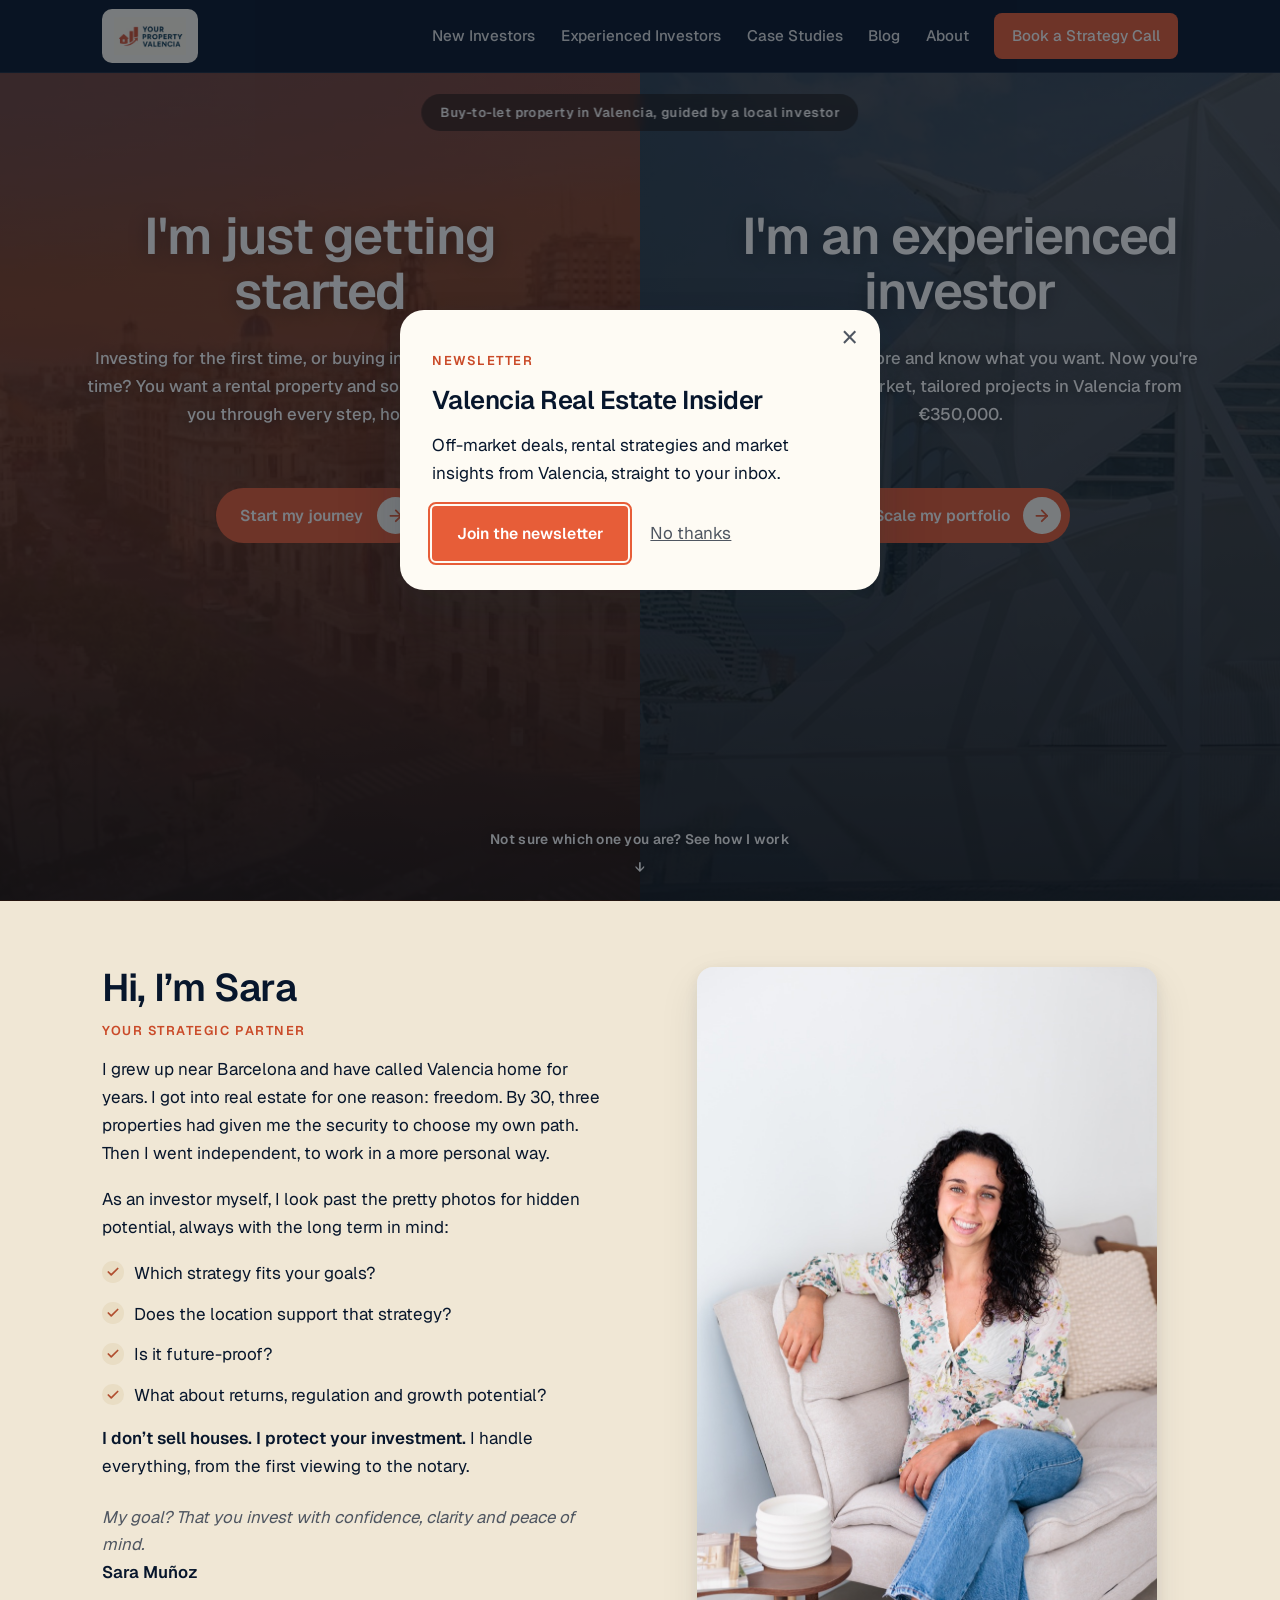
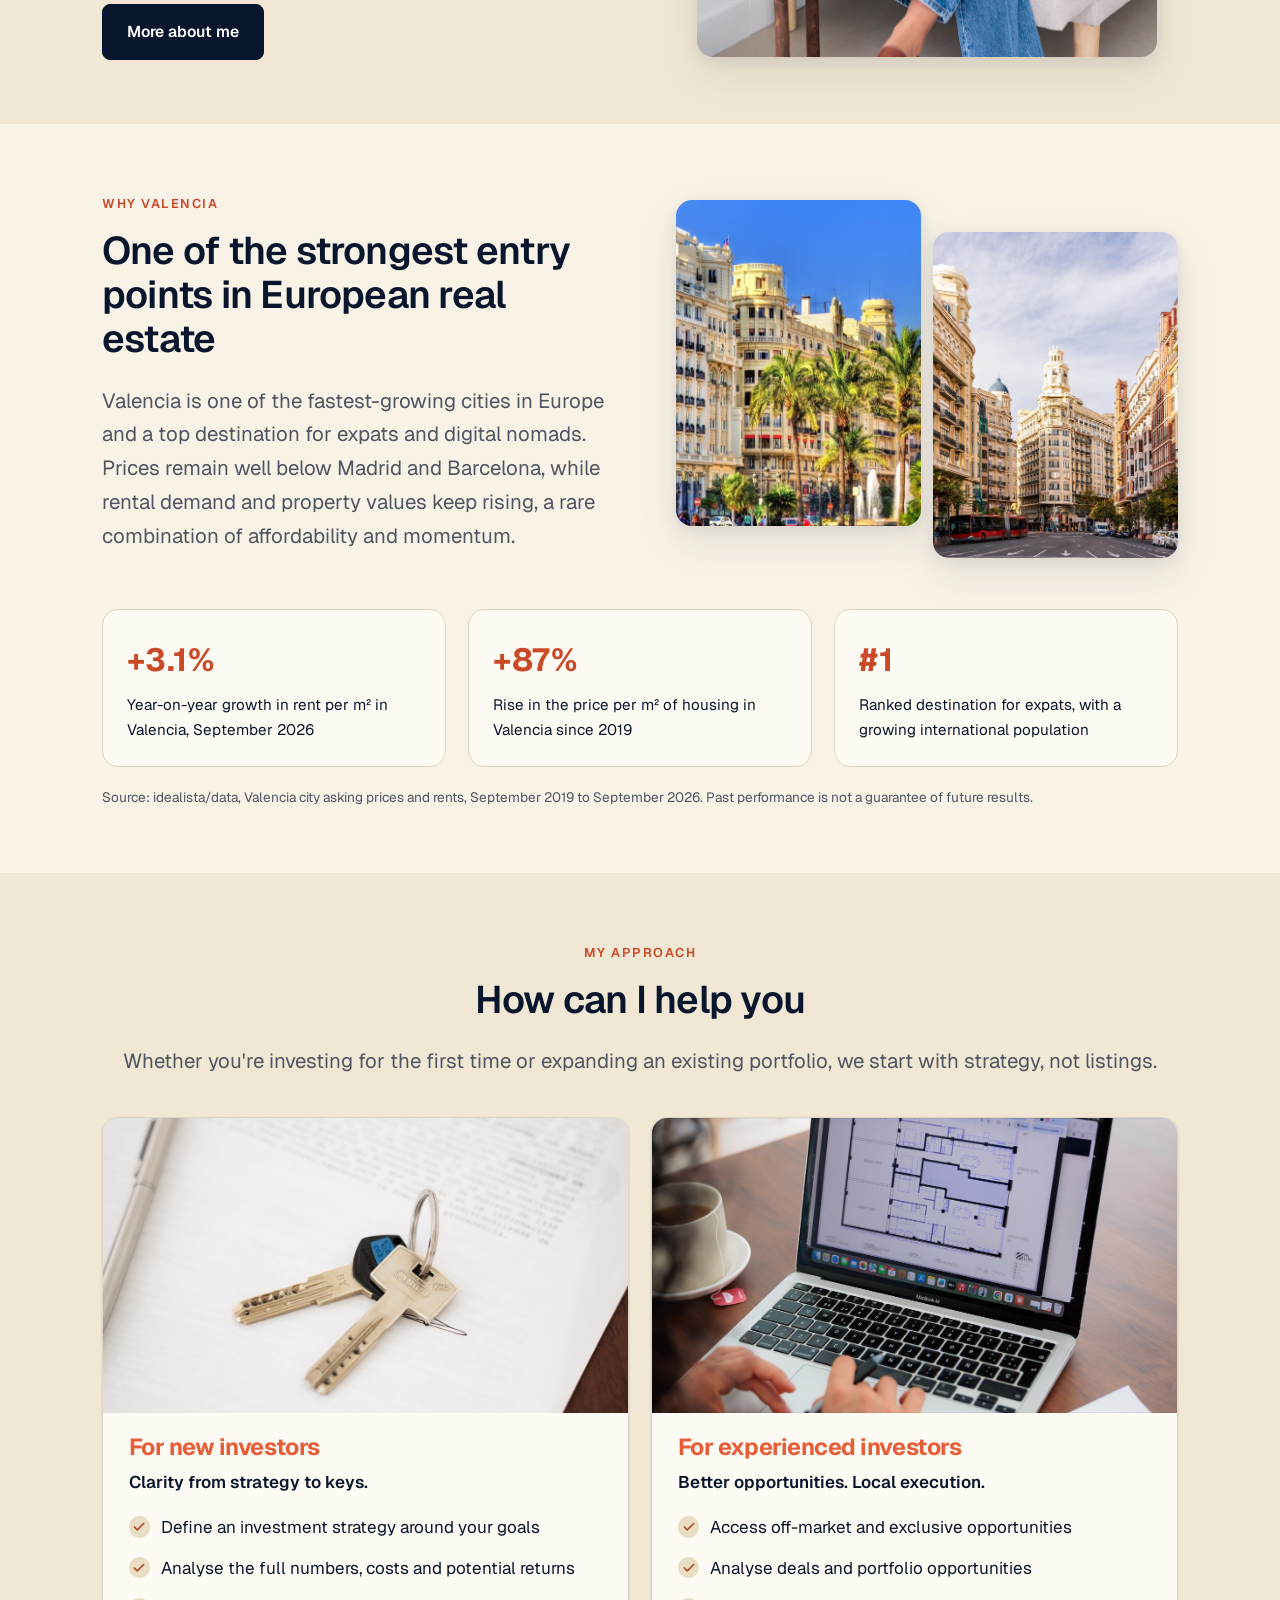
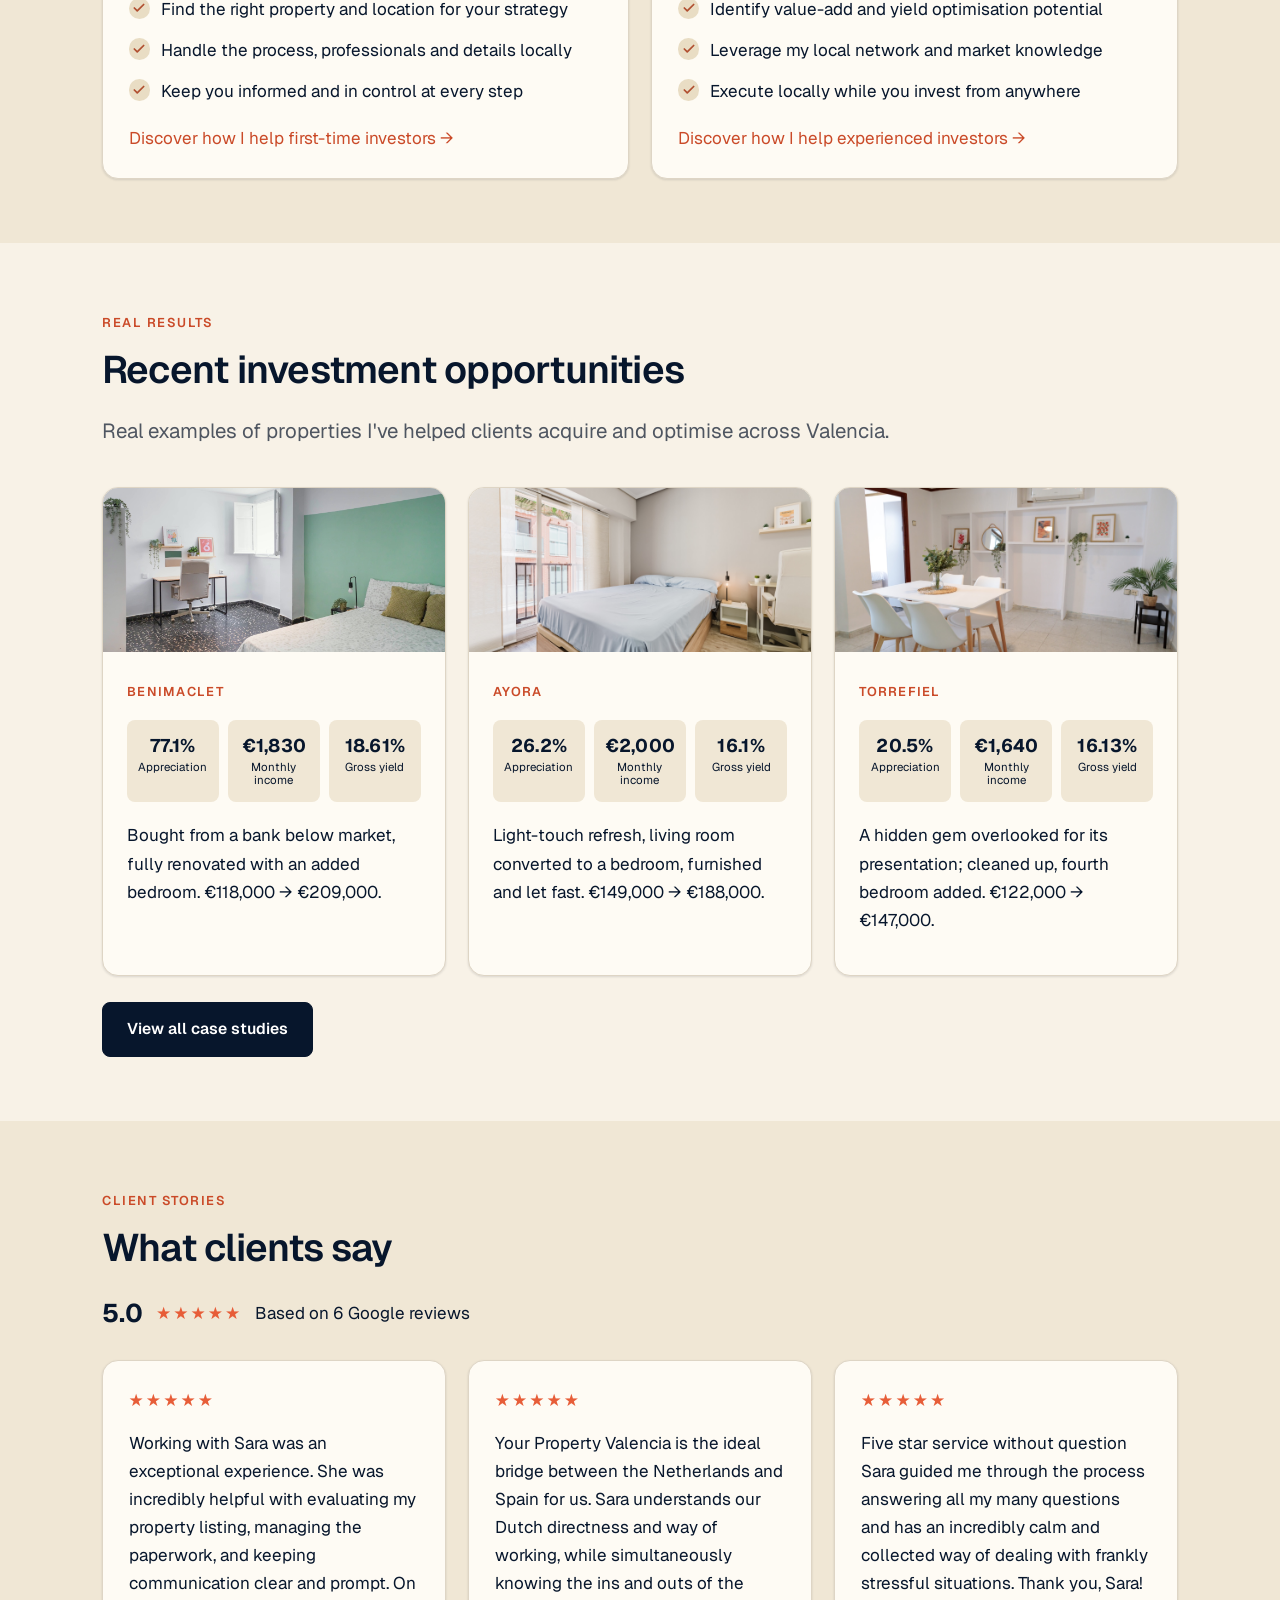
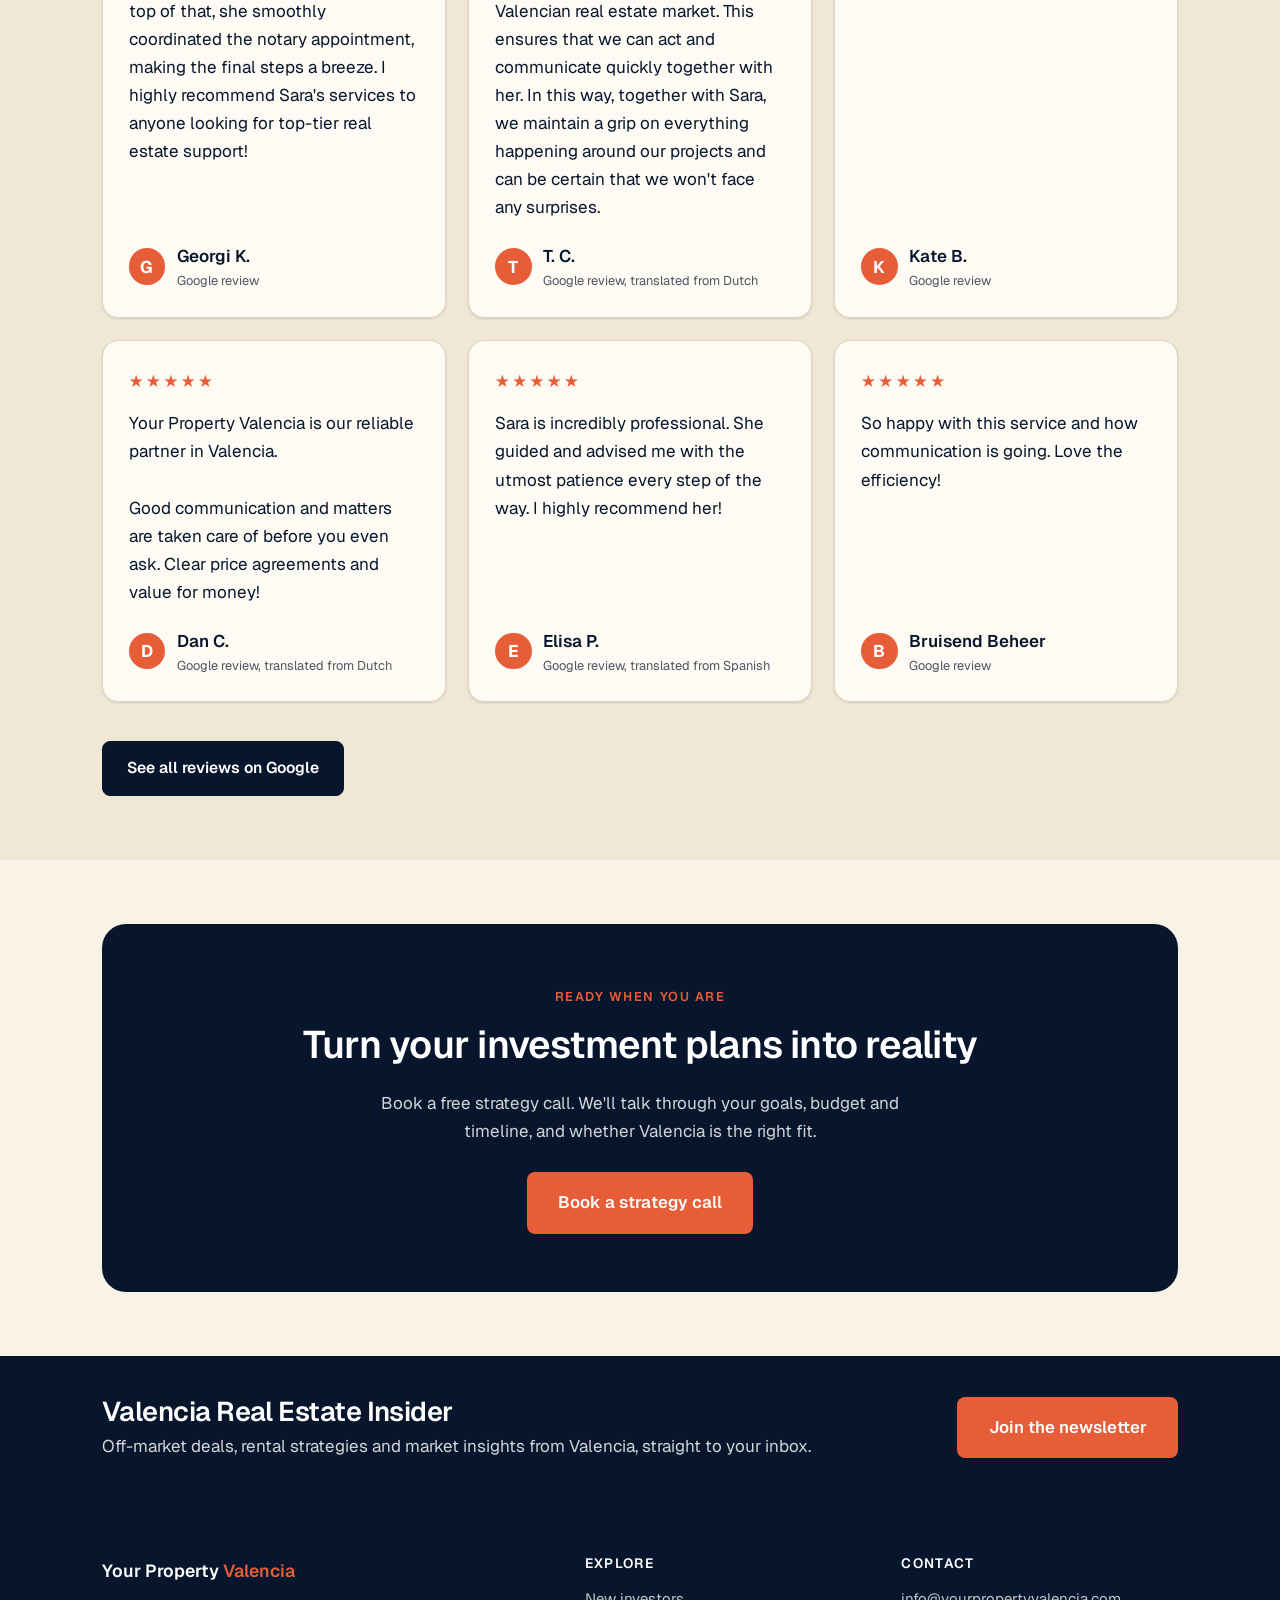
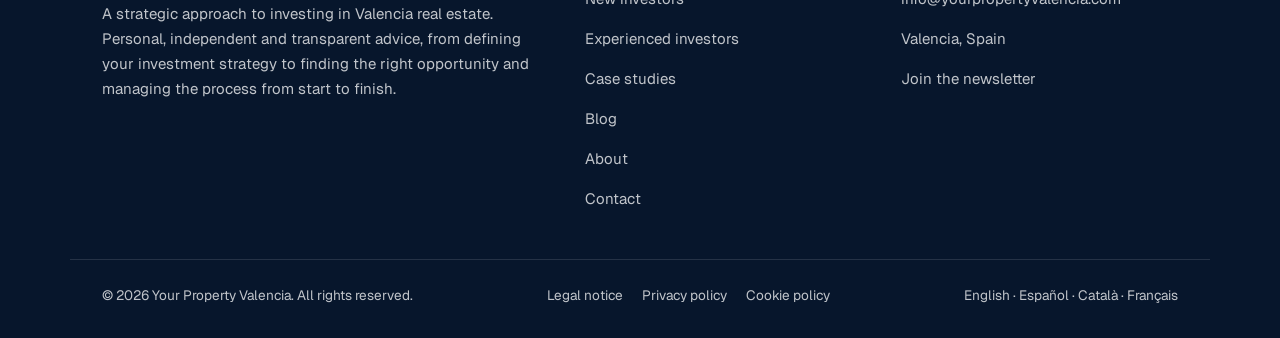
==== commit e57a6e15: "Add files via upload Reviews and legal pages" ====
--- a/your-property-valencia-website/index.html
+++ b/your-property-valencia-website/index.html
@@ -13,7 +13,7 @@
 <link rel="preconnect" href="https://fonts.googleapis.com" />
 <link rel="preconnect" href="https://fonts.gstatic.com" crossorigin />
 <link href="https://fonts.googleapis.com/css2?family=Geist:wght@400;500;600;700&display=swap" rel="stylesheet" />
-<link rel="stylesheet" href="css/styles.css?v=52" />
+<link rel="stylesheet" href="css/styles.css?v=54" />
 </head>
 <body class="page-home">
 <a class="skip-link" href="#main">Skip to content</a>
@@ -216,17 +216,51 @@
     </div>
   </section>
 
-  <!-- ===================== GOOGLE REVIEWS =====================
-       Hidden until your Google reviews widget is connected.
-       To switch it on: paste the widget code from Featurable / Trustindex / Elfsight
-       inside <div id="google-reviews"> below, then delete the word  hidden  from the <section> line. -->
-  <section class="section section--alt" hidden>
+  <!-- GOOGLE REVIEWS: real reviews copied word for word from the Google Business Profile. -->
+  <section class="section section--alt" id="reviews">
     <div class="container">
       <div class="narrow reveal">
         <p class="eyebrow">Client stories</p>
         <h2>What clients say</h2>
       </div>
-      <div id="google-reviews" class="reveal" style="margin-top:2.4rem"></div>
+      <div class="reviews__summary reveal">
+        <span class="reviews__score">5.0</span>
+        <span class="stars" role="img" aria-label="5 out of 5 stars">&#9733;&#9733;&#9733;&#9733;&#9733;</span>
+        <span>Based on 6 Google reviews</span>
+      </div>
+      <div class="grid grid-3 reviews">
+        <figure class="card review-card reveal">
+          <span class="stars" role="img" aria-label="5 out of 5 stars">&#9733;&#9733;&#9733;&#9733;&#9733;</span>
+          <blockquote>Working with Sara was an exceptional experience. She was incredibly helpful with evaluating my property listing, managing the paperwork, and keeping communication clear and prompt. On top of that, she smoothly coordinated the notary appointment, making the final steps a breeze. I highly recommend Sara's services to anyone looking for top-tier real estate support!</blockquote>
+          <figcaption><span class="review-card__avatar" aria-hidden="true">G</span><span><strong>Georgi K.</strong><small>Google review</small></span></figcaption>
+        </figure>
+        <figure class="card review-card reveal">
+          <span class="stars" role="img" aria-label="5 out of 5 stars">&#9733;&#9733;&#9733;&#9733;&#9733;</span>
+          <blockquote>Your Property Valencia is the ideal bridge between the Netherlands and Spain for us. Sara understands our Dutch directness and way of working, while simultaneously knowing the ins and outs of the Valencian real estate market. This ensures that we can act and communicate quickly together with her. In this way, together with Sara, we maintain a grip on everything happening around our projects and can be certain that we won't face any surprises.</blockquote>
+          <figcaption><span class="review-card__avatar" aria-hidden="true">T</span><span><strong>T. C.</strong><small>Google review, translated from Dutch</small></span></figcaption>
+        </figure>
+        <figure class="card review-card reveal">
+          <span class="stars" role="img" aria-label="5 out of 5 stars">&#9733;&#9733;&#9733;&#9733;&#9733;</span>
+          <blockquote>Five star service without question Sara guided me through the process answering all my many questions and has an incredibly calm and collected way of dealing with frankly stressful situations. Thank you, Sara!</blockquote>
+          <figcaption><span class="review-card__avatar" aria-hidden="true">K</span><span><strong>Kate B.</strong><small>Google review</small></span></figcaption>
+        </figure>
+        <figure class="card review-card reveal">
+          <span class="stars" role="img" aria-label="5 out of 5 stars">&#9733;&#9733;&#9733;&#9733;&#9733;</span>
+          <blockquote>Your Property Valencia is our reliable partner in Valencia.<br><br>Good communication and matters are taken care of before you even ask. Clear price agreements and value for money!</blockquote>
+          <figcaption><span class="review-card__avatar" aria-hidden="true">D</span><span><strong>Dan C.</strong><small>Google review, translated from Dutch</small></span></figcaption>
+        </figure>
+        <figure class="card review-card reveal">
+          <span class="stars" role="img" aria-label="5 out of 5 stars">&#9733;&#9733;&#9733;&#9733;&#9733;</span>
+          <blockquote>Sara is incredibly professional. She guided and advised me with the utmost patience every step of the way. I highly recommend her!</blockquote>
+          <figcaption><span class="review-card__avatar" aria-hidden="true">E</span><span><strong>Elisa P.</strong><small>Google review, translated from Spanish</small></span></figcaption>
+        </figure>
+        <figure class="card review-card reveal">
+          <span class="stars" role="img" aria-label="5 out of 5 stars">&#9733;&#9733;&#9733;&#9733;&#9733;</span>
+          <blockquote>So happy with this service and how communication is going. Love the efficiency!</blockquote>
+          <figcaption><span class="review-card__avatar" aria-hidden="true">B</span><span><strong>Bruisend Beheer</strong><small>Google review</small></span></figcaption>
+        </figure>
+      </div>
+      <p style="margin-top:2.4rem"><a class="btn btn-outline" href="https://search.google.com/local/reviews?placeid=ChIJETZoNlUR648RcdY-A3rYVTU" target="_blank" rel="noopener">See all reviews on Google</a></p>
     </div>
   </section>
 
@@ -271,12 +305,13 @@
   </div>
   <div class="container footer-bottom">
     <span>&copy; <span data-year>2026</span> Your Property Valencia. All rights reserved.</span>
+    <nav class="footer-legal" aria-label="Legal"><a href="legal-notice.html">Legal notice</a><a href="privacy-policy.html">Privacy policy</a><a href="cookie-policy.html">Cookie policy</a></nav>
     <span>English &middot; Español &middot; Català &middot; Français</span>
   </div>
 </footer>
 
-<script src="js/content.js?v=52" defer></script>
-<script src="js/main.js?v=52" defer></script>
-<script src="js/newsletter.js?v=52" defer></script>
+<script src="js/content.js?v=54" defer></script>
+<script src="js/main.js?v=54" defer></script>
+<script src="js/newsletter.js?v=54" defer></script>
 </body>
 </html>
--- a/your-property-valencia-website/css/styles.css
+++ b/your-property-valencia-website/css/styles.css
@@ -2358,3 +2358,92 @@
 #strategies .card h3 {
   color: var(--brand-strong);
 }
+
+/* ---------- Google reviews ---------- */
+.stars {
+  color: var(--brand);
+  letter-spacing: 0.12em;
+  white-space: nowrap;
+}
+.reviews__summary {
+  display: flex;
+  align-items: center;
+  flex-wrap: wrap;
+  gap: 0.4rem 0.8rem;
+  margin-top: 1.4rem;
+  color: var(--ink);
+}
+.reviews__score {
+  font-size: 1.6rem;
+  font-weight: 700;
+  letter-spacing: 0.015em;
+}
+.reviews {
+  margin-top: 1.6rem;
+}
+.review-card {
+  display: flex;
+  flex-direction: column;
+  gap: 0.9rem;
+  margin: 0;
+}
+.review-card blockquote {
+  margin: 0;
+  color: var(--ink);
+  line-height: 1.65;
+}
+.review-card figcaption {
+  display: flex;
+  align-items: center;
+  gap: 0.7rem;
+  margin-top: auto;
+  padding-top: 0.4rem;
+}
+.review-card figcaption small {
+  display: block;
+  color: var(--muted);
+  font-size: 0.8rem;
+}
+.review-card__avatar {
+  display: grid;
+  place-items: center;
+  flex: none;
+  width: 2.3rem;
+  height: 2.3rem;
+  border-radius: 50%;
+  background: var(--brand);
+  color: #fff;
+  font-weight: 700;
+}
+.section--flush-top {
+  padding-top: 0;
+}
+
+/* ---------- legal pages + footer legal links ---------- */
+.legal {
+  max-width: 46rem;
+}
+.legal h1 {
+  font-size: clamp(1.9rem, 4vw, 2.6rem);
+  margin-bottom: 0.4rem;
+}
+.legal h2 {
+  font-size: 1.25rem;
+  margin: 2rem 0 0.5rem;
+}
+.legal__updated {
+  color: var(--muted);
+  font-size: 0.9rem;
+}
+.legal ul {
+  padding-left: 1.2rem;
+  margin: 0 0 1.1rem;
+}
+.legal li {
+  margin-bottom: 0.4rem;
+}
+.footer-legal {
+  display: flex;
+  flex-wrap: wrap;
+  gap: 0.4rem 1.2rem;
+}
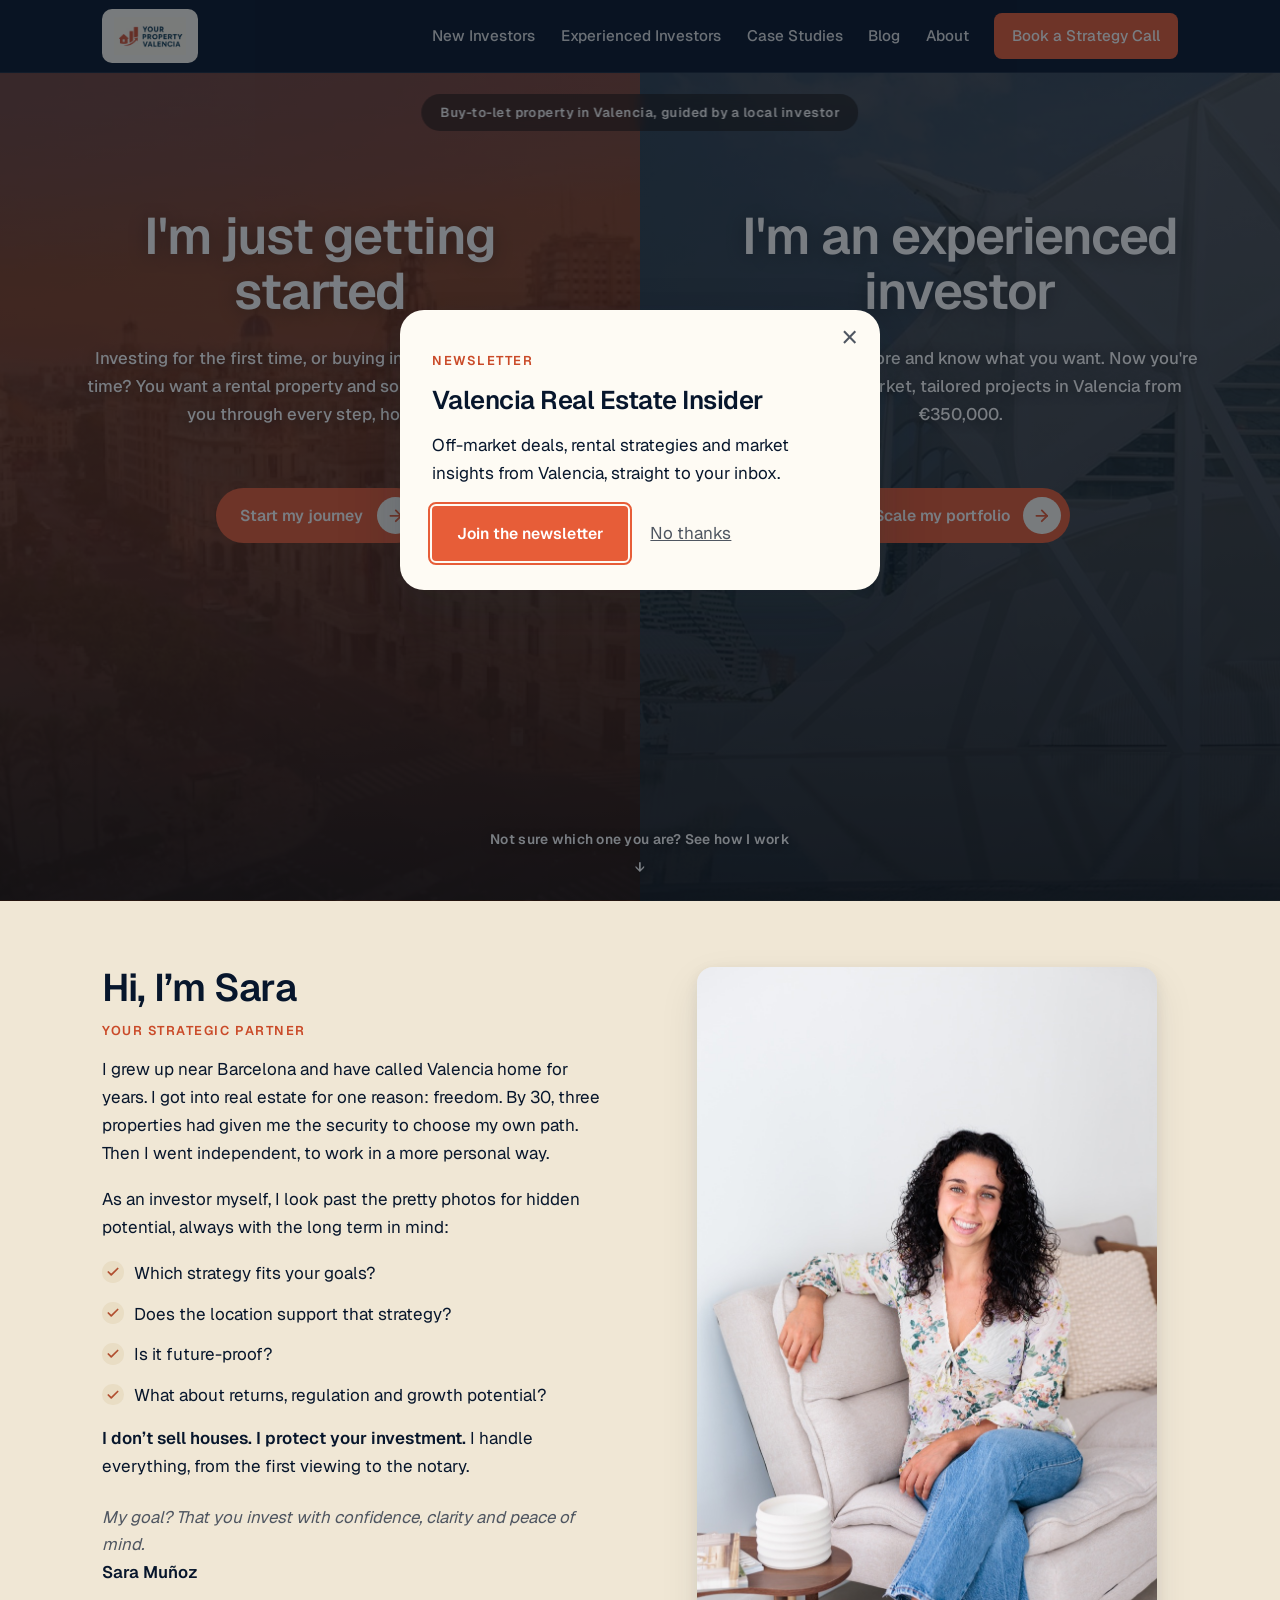
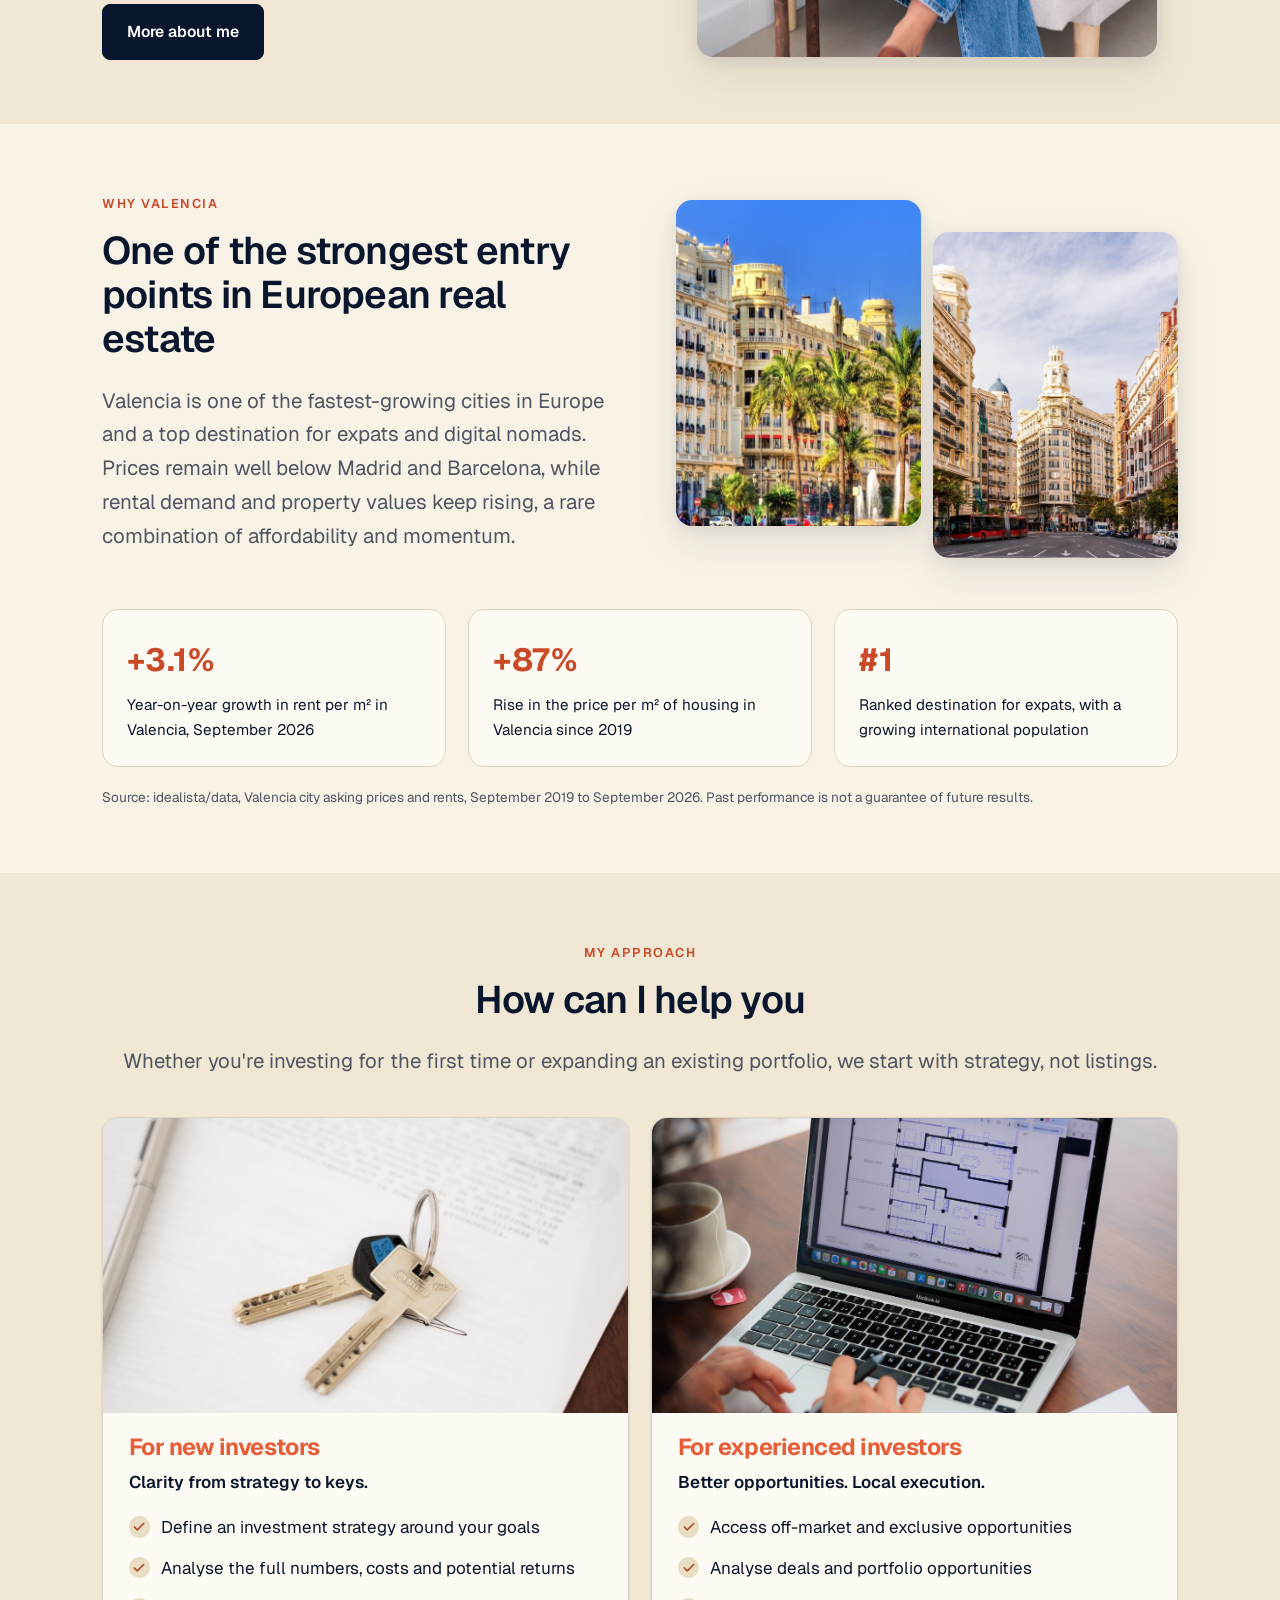
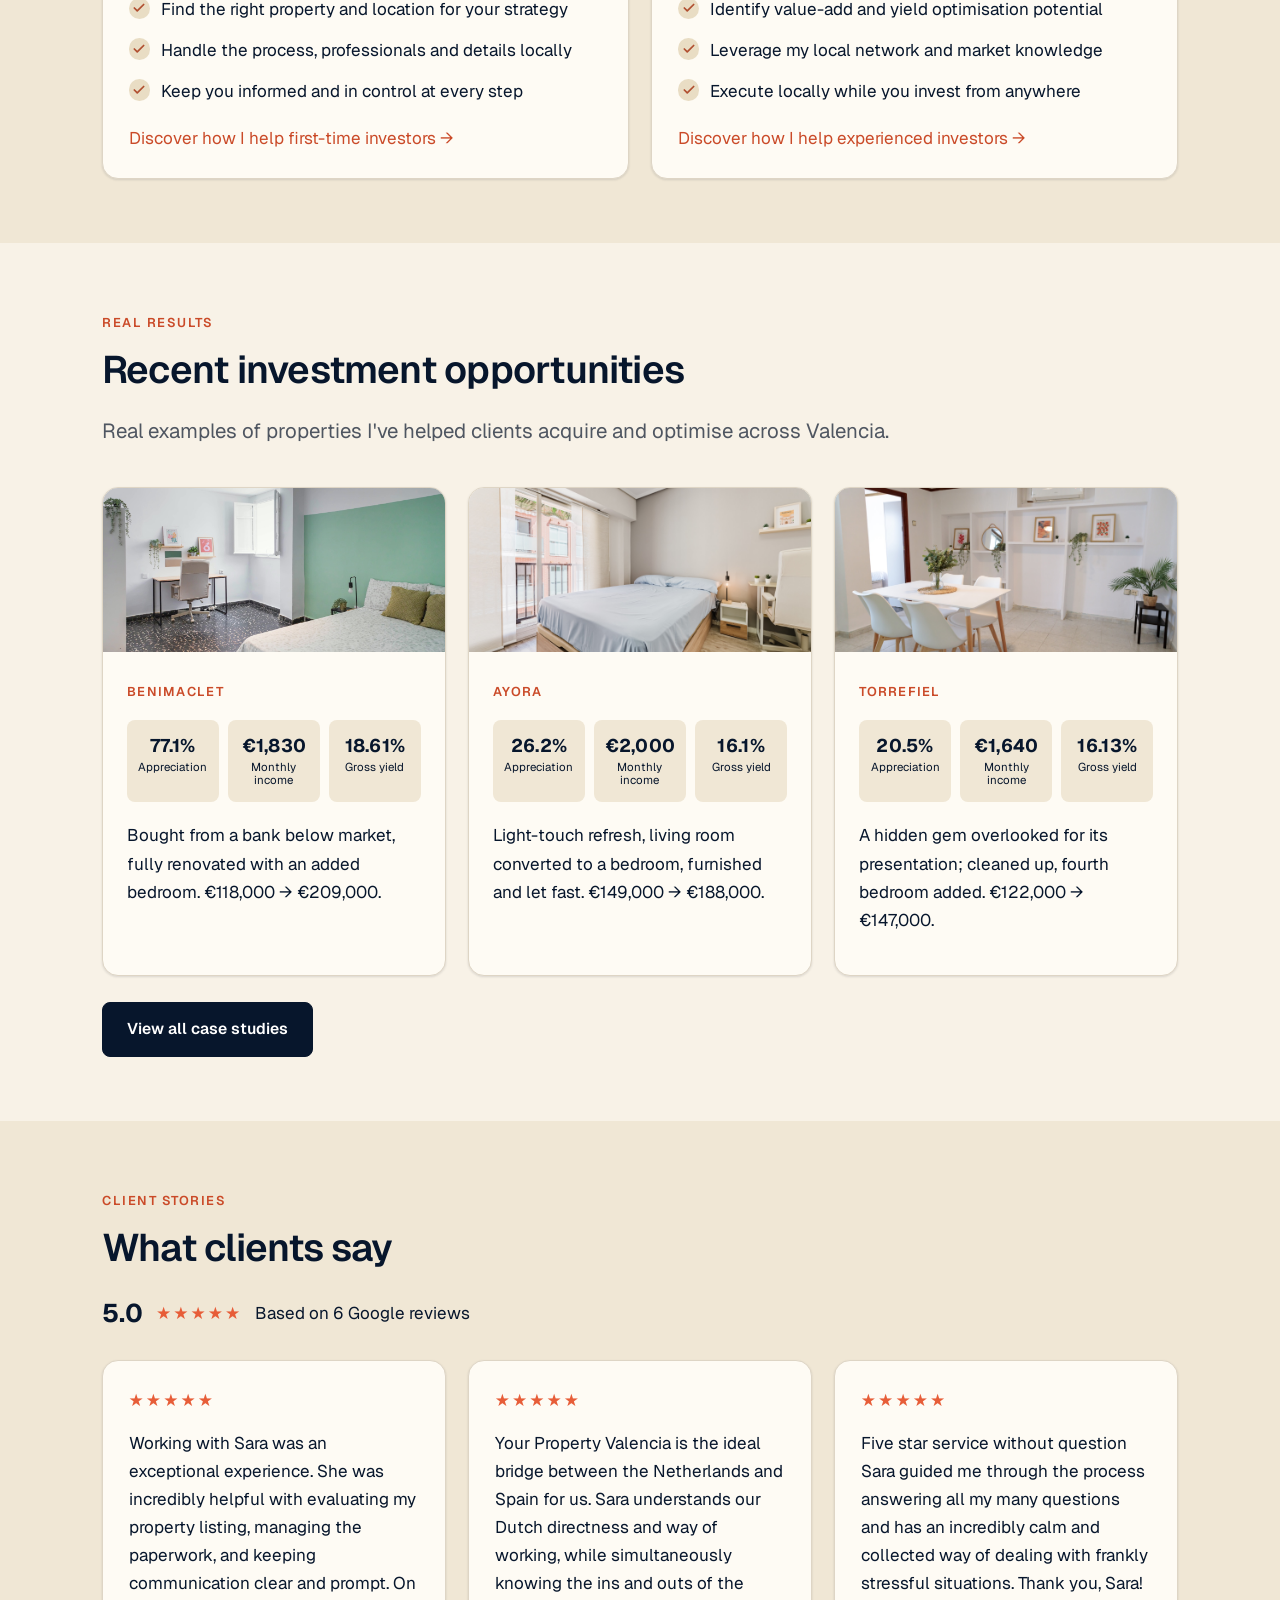
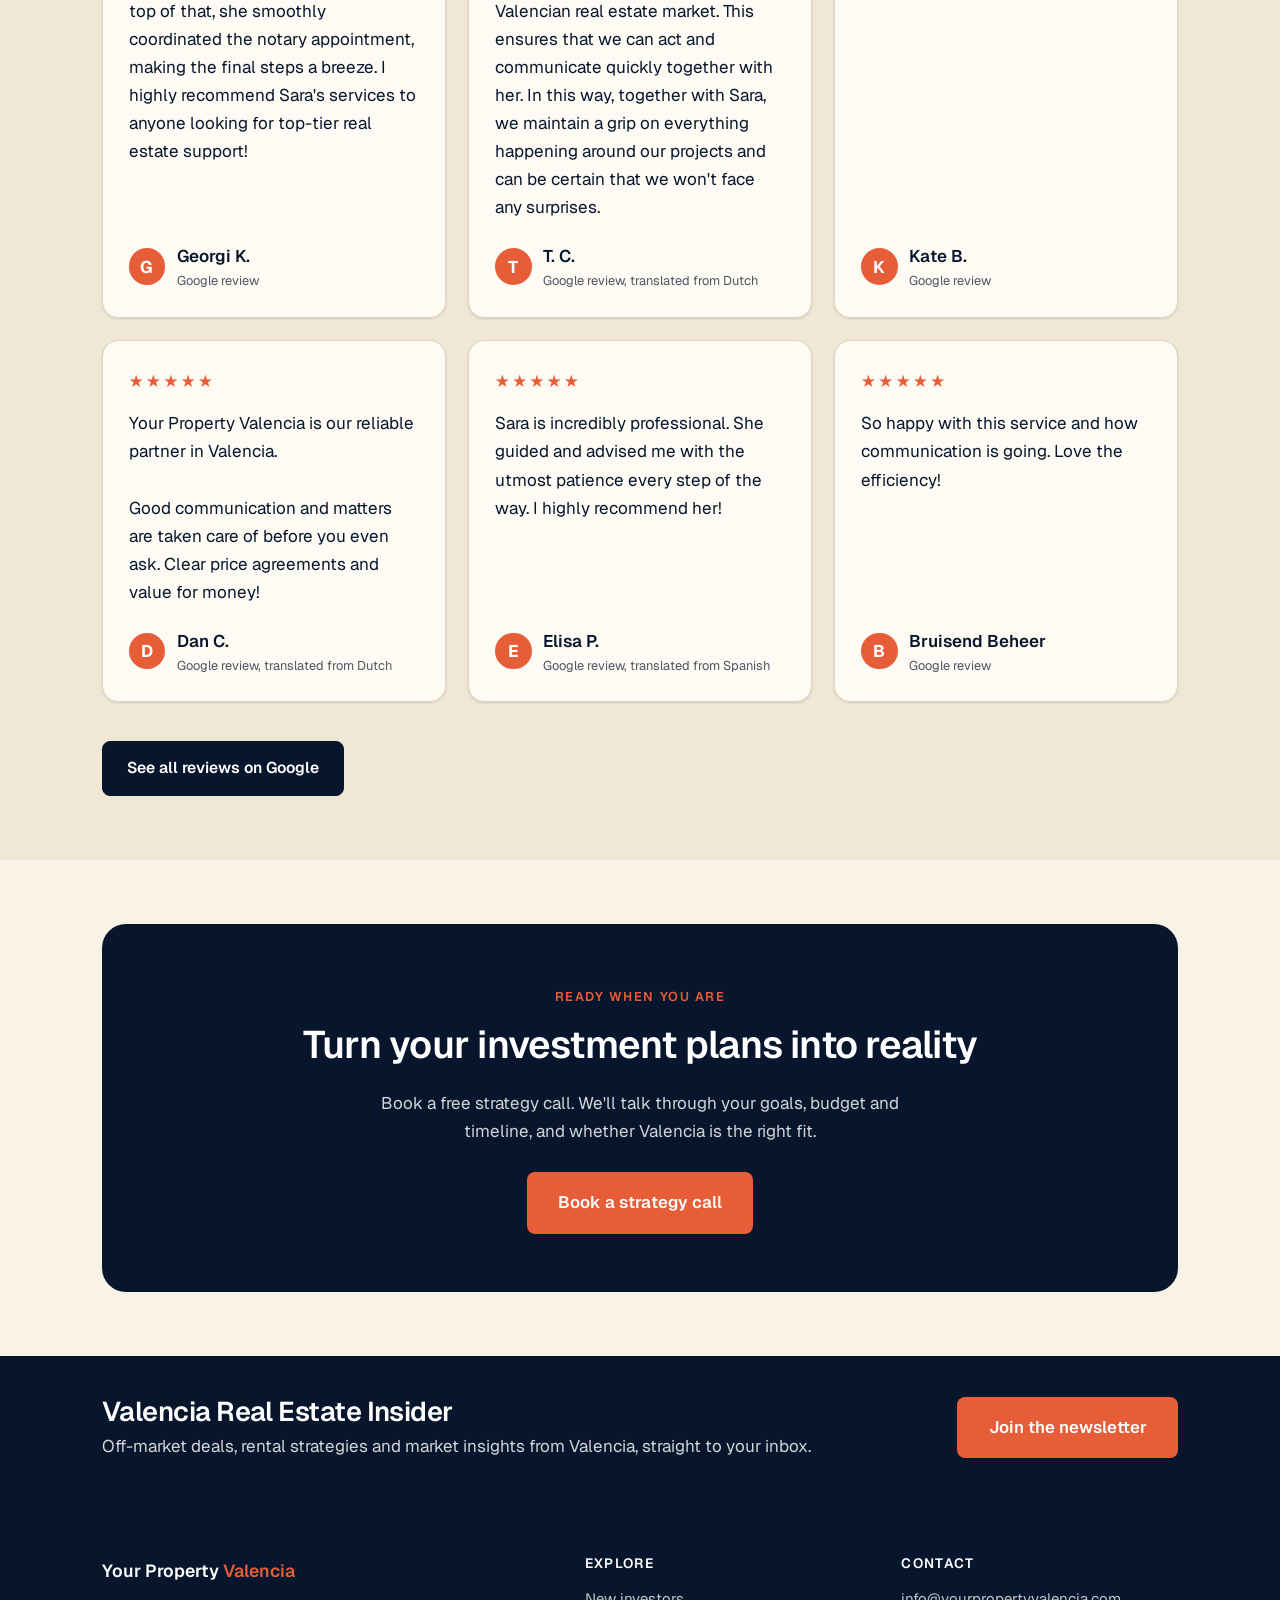
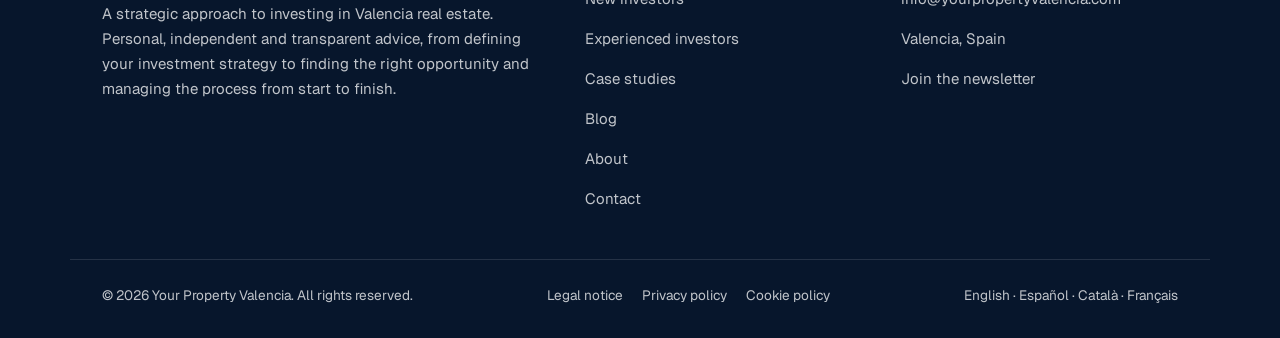
==== commit 7794af73: "Add files via upload seo update" ====
--- a/your-property-valencia-website/index.html
+++ b/your-property-valencia-website/index.html
@@ -3,12 +3,34 @@
 <head>
 <meta charset="utf-8" />
 <meta name="viewport" content="width=device-width, initial-scale=1" />
-<title>Invest in Valencia real estate, with a strategic partner | Your Property Valencia</title>
-<meta name="description" content="I'm Sara Muñoz, an independent buyer's agent in Valencia. I guide investors through property purchases with a long-term strategy, not a sales pitch. Transparent, dedicated and personal." />
+<title>Invest in Valencia Property | Your Property Valencia</title>
+<meta name="description" content="I'm Sara Muñoz, an independent buyer's agent in Valencia. Long-term investment strategy, honest advice and full support from first viewing to notary." />
 <link rel="canonical" href="https://yourpropertyvalencia.com/" />
-<meta property="og:title" content="Your Property Valencia | Invest with a strategic partner" />
-<meta property="og:description" content="A strategic approach to investing in Valencia real estate, personal, independent and transparent advice." />
+<meta property="og:site_name" content="Your Property Valencia" />
 <meta property="og:type" content="website" />
+<meta property="og:title" content="Invest in Valencia Property | Your Property Valencia" />
+<meta property="og:description" content="I'm Sara Muñoz, an independent buyer's agent in Valencia. Long-term investment strategy, honest advice and full support from first viewing to notary." />
+<meta property="og:url" content="https://yourpropertyvalencia.com/" />
+<meta property="og:image" content="https://yourpropertyvalencia.com/images/share.jpg" />
+<meta property="og:image:width" content="1200" />
+<meta property="og:image:height" content="630" />
+<meta property="og:image:alt" content="Sara Muñoz at her laptop, with the text: Invest in Valencia with a strategic partner" />
+<meta name="twitter:card" content="summary_large_image" />
+<script type="application/ld+json">
+{
+  "@context": "https://schema.org",
+  "@type": "ProfessionalService",
+  "name": "Your Property Valencia",
+  "url": "https://yourpropertyvalencia.com/",
+  "logo": "https://yourpropertyvalencia.com/images/logo.png",
+  "image": "https://yourpropertyvalencia.com/images/share.jpg",
+  "description": "Independent buyer's agent and investment advisor for property investors in Valencia, Spain.",
+  "email": "info@yourpropertyvalencia.com",
+  "areaServed": { "@type": "City", "name": "Valencia" },
+  "founder": { "@type": "Person", "name": "Sara Muñoz", "jobTitle": "Independent investment intermediary" },
+  "knowsLanguage": ["en", "es", "ca", "fr"]
+}
+</script>
 <link rel="icon" href="data:image/svg+xml,%3Csvg xmlns='http://www.w3.org/2000/svg' viewBox='0 0 32 32'%3E%3Crect width='32' height='32' rx='7' fill='%23cb5e3c'/%3E%3Cpath d='M8 17 L16 9 L24 17 M10 15.5 V24 H22 V15.5' fill='none' stroke='white' stroke-width='2.4' stroke-linecap='round' stroke-linejoin='round'/%3E%3C/svg%3E" />
 <link rel="preconnect" href="https://fonts.googleapis.com" />
 <link rel="preconnect" href="https://fonts.gstatic.com" crossorigin />
@@ -37,7 +59,7 @@
 
 <main id="main">
 
-  <h1 class="visually-hidden">Your Property Valencia, invest in Valencia real estate with a strategic partner</h1>
+  <h1 class="visually-hidden">Invest in Valencia property with a strategic partner</h1>
 
   <!-- ===================== SPLIT GATEWAY (two paths) ===================== -->
   <section class="gateway" aria-label="Choose your path">
@@ -72,7 +94,7 @@
   <section class="section section--alt">
     <div class="container split split--reverse split--match">
       <figure class="media-portrait split__media reveal">
-        <img src="images/sara-sofa.jpg" width="933" height="1400" alt="Sara Muñoz, founder of Your Property Valencia" />
+        <img loading="lazy" decoding="async" src="images/sara-sofa.jpg" width="933" height="1400" alt="Sara Muñoz, founder of Your Property Valencia" />
       </figure>
       <div class="reveal">
         <h2 class="hi-title">Hi, I&rsquo;m Sara</h2>
@@ -105,8 +127,8 @@
           <p class="lead">Valencia is one of the fastest-growing cities in Europe and a top destination for expats and digital nomads. Prices remain well below Madrid and Barcelona, while rental demand and property values keep rising, a rare combination of affordability and momentum.</p>
         </div>
         <div class="why-gallery reveal">
-          <img src="images/valencia-plaza.jpg" width="1200" height="674" alt="Plaza in central Valencia lined with palm trees" />
-          <img src="images/valencia-street.jpg" width="1200" height="675" alt="A classic Valencia street with historic architecture" />
+          <img loading="lazy" decoding="async" src="images/valencia-plaza.jpg" width="1200" height="674" alt="Plaza in central Valencia lined with palm trees" />
+          <img loading="lazy" decoding="async" src="images/valencia-street.jpg" width="1200" height="675" alt="A classic Valencia street with historic architecture" />
         </div>
       </div>
       <div class="figures" style="margin-top:2.4rem">
@@ -137,7 +159,7 @@
       </div>
       <div class="grid grid-2" style="margin-top:2.4rem">
         <div class="card how-card reveal">
-          <img class="how-card__img" src="images/how-new-investors.jpg" alt="Keys on top of property documents and a pen" />
+          <img loading="lazy" decoding="async" class="how-card__img" src="images/how-new-investors.jpg" alt="Keys on top of property documents and a pen" />
           <h3>For new investors</h3>
           <p class="how-card__tag">Clarity from strategy to keys.</p>
           <ul class="check-list">
@@ -150,7 +172,7 @@
           <p style="margin-top:1.2rem"><a href="beginners.html">Discover how I help first-time investors &rarr;</a></p>
         </div>
         <div class="card how-card reveal">
-          <img class="how-card__img" src="images/how-experienced.jpg" alt="Reviewing floor plans on a laptop" />
+          <img loading="lazy" decoding="async" class="how-card__img" src="images/how-experienced.jpg" alt="Reviewing floor plans on a laptop" />
           <h3>For experienced investors</h3>
           <p class="how-card__tag">Better opportunities. Local execution.</p>
           <ul class="check-list">
@@ -176,7 +198,7 @@
       </div>
       <div class="grid grid-3" style="margin-top:2.4rem">
         <a class="case-card reveal" href="case-studies.html#benimaclet">
-          <img class="case-card__media" src="images/transform-room3-after.jpg" width="1200" height="800" alt="Renovated bedroom of a Valencia investment property" />
+          <img loading="lazy" decoding="async" class="case-card__media" src="images/transform-room3-after.jpg" width="1200" height="800" alt="Renovated bedroom of a Valencia investment property" />
           <div class="case-card__body">
             <span class="case-card__loc">Benimaclet</span>
             <div class="case-metrics">
@@ -188,7 +210,7 @@
           </div>
         </a>
         <a class="case-card reveal" href="case-studies.html#ayora">
-          <img class="case-card__media" src="images/project-perales-master.jpg" width="1600" height="1067" alt="Renovated bedroom of a Valencia investment property" />
+          <img loading="lazy" decoding="async" class="case-card__media" src="images/project-perales-master.jpg" width="1600" height="1067" alt="Renovated bedroom of a Valencia investment property" />
           <div class="case-card__body">
             <span class="case-card__loc">Ayora</span>
             <div class="case-metrics">
@@ -200,7 +222,7 @@
           </div>
         </a>
         <a class="case-card reveal" href="case-studies.html#torrefiel">
-          <img class="case-card__media" src="images/project-ana-living.jpg" width="1600" height="1066" alt="Renovated living room of a Valencia investment property" />
+          <img loading="lazy" decoding="async" class="case-card__media" src="images/project-ana-living.jpg" width="1600" height="1066" alt="Renovated living room of a Valencia investment property" />
           <div class="case-card__body">
             <span class="case-card__loc">Torrefiel</span>
             <div class="case-metrics">
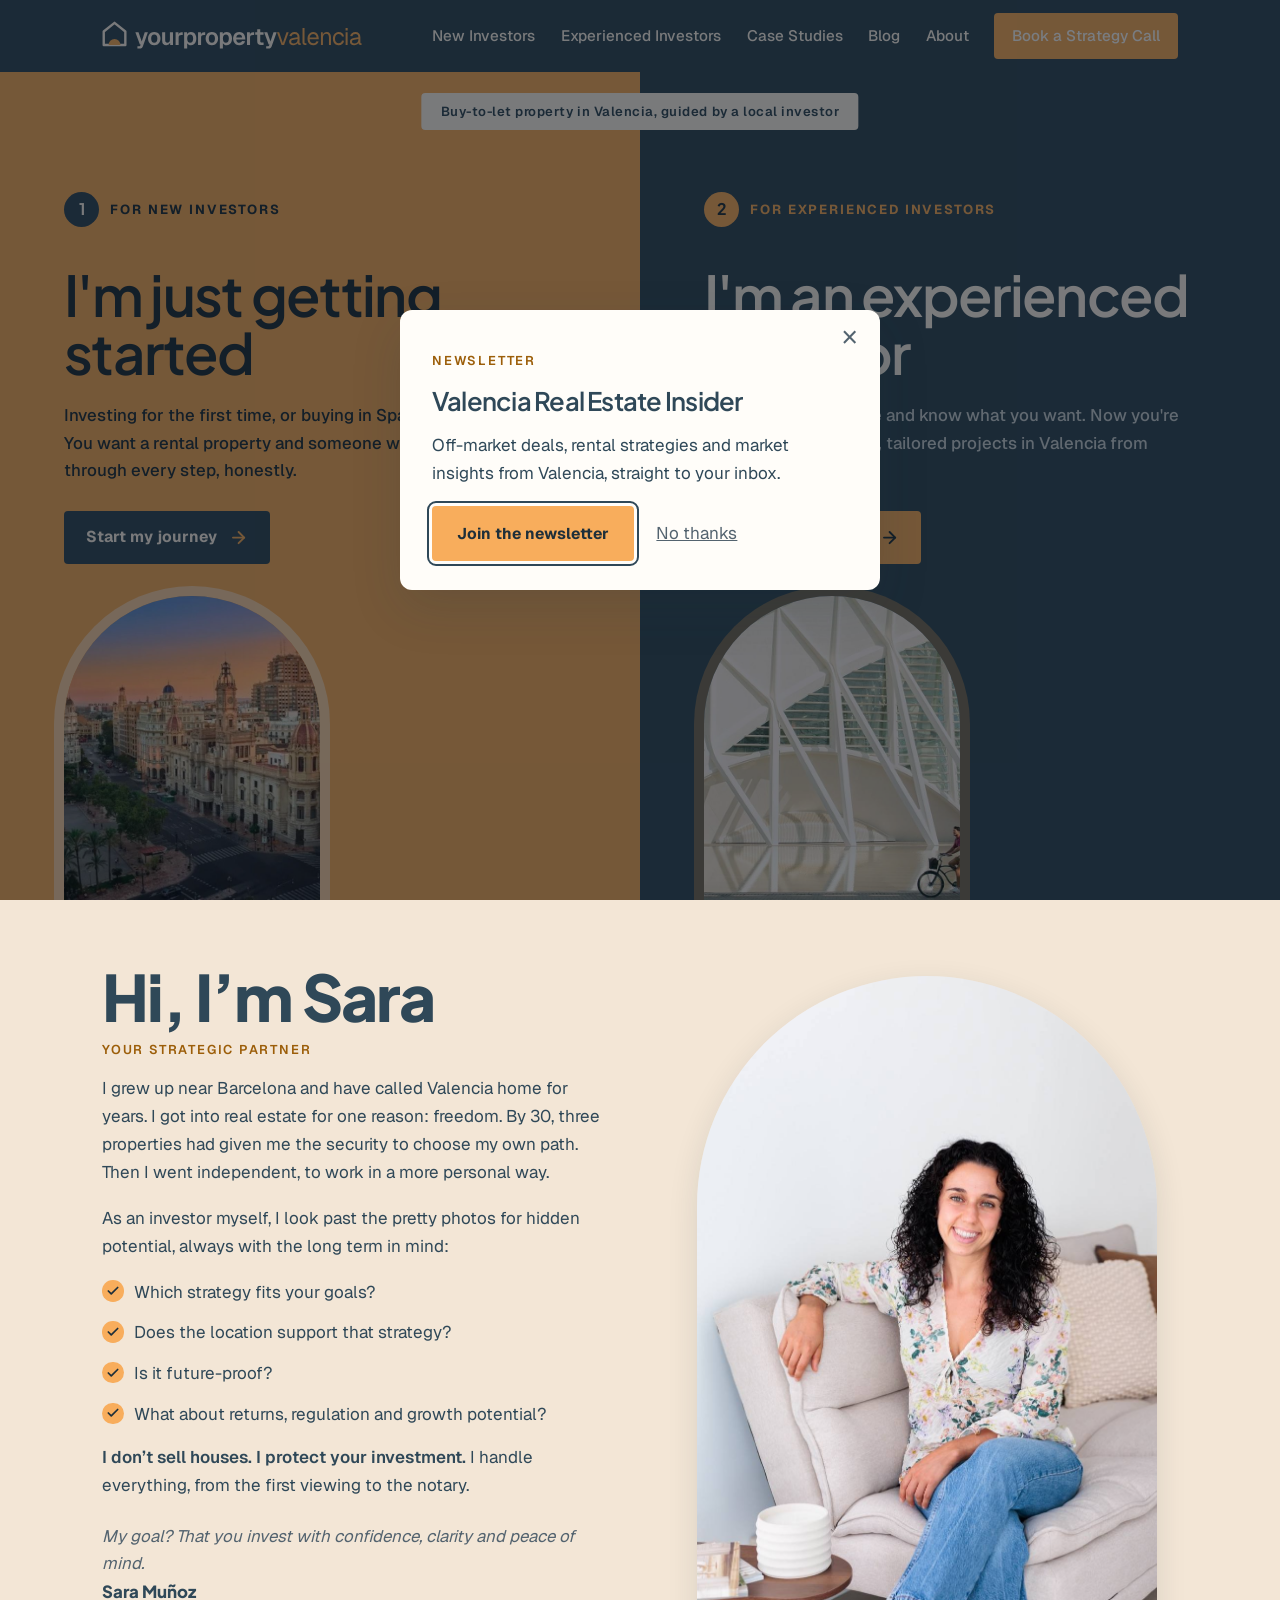
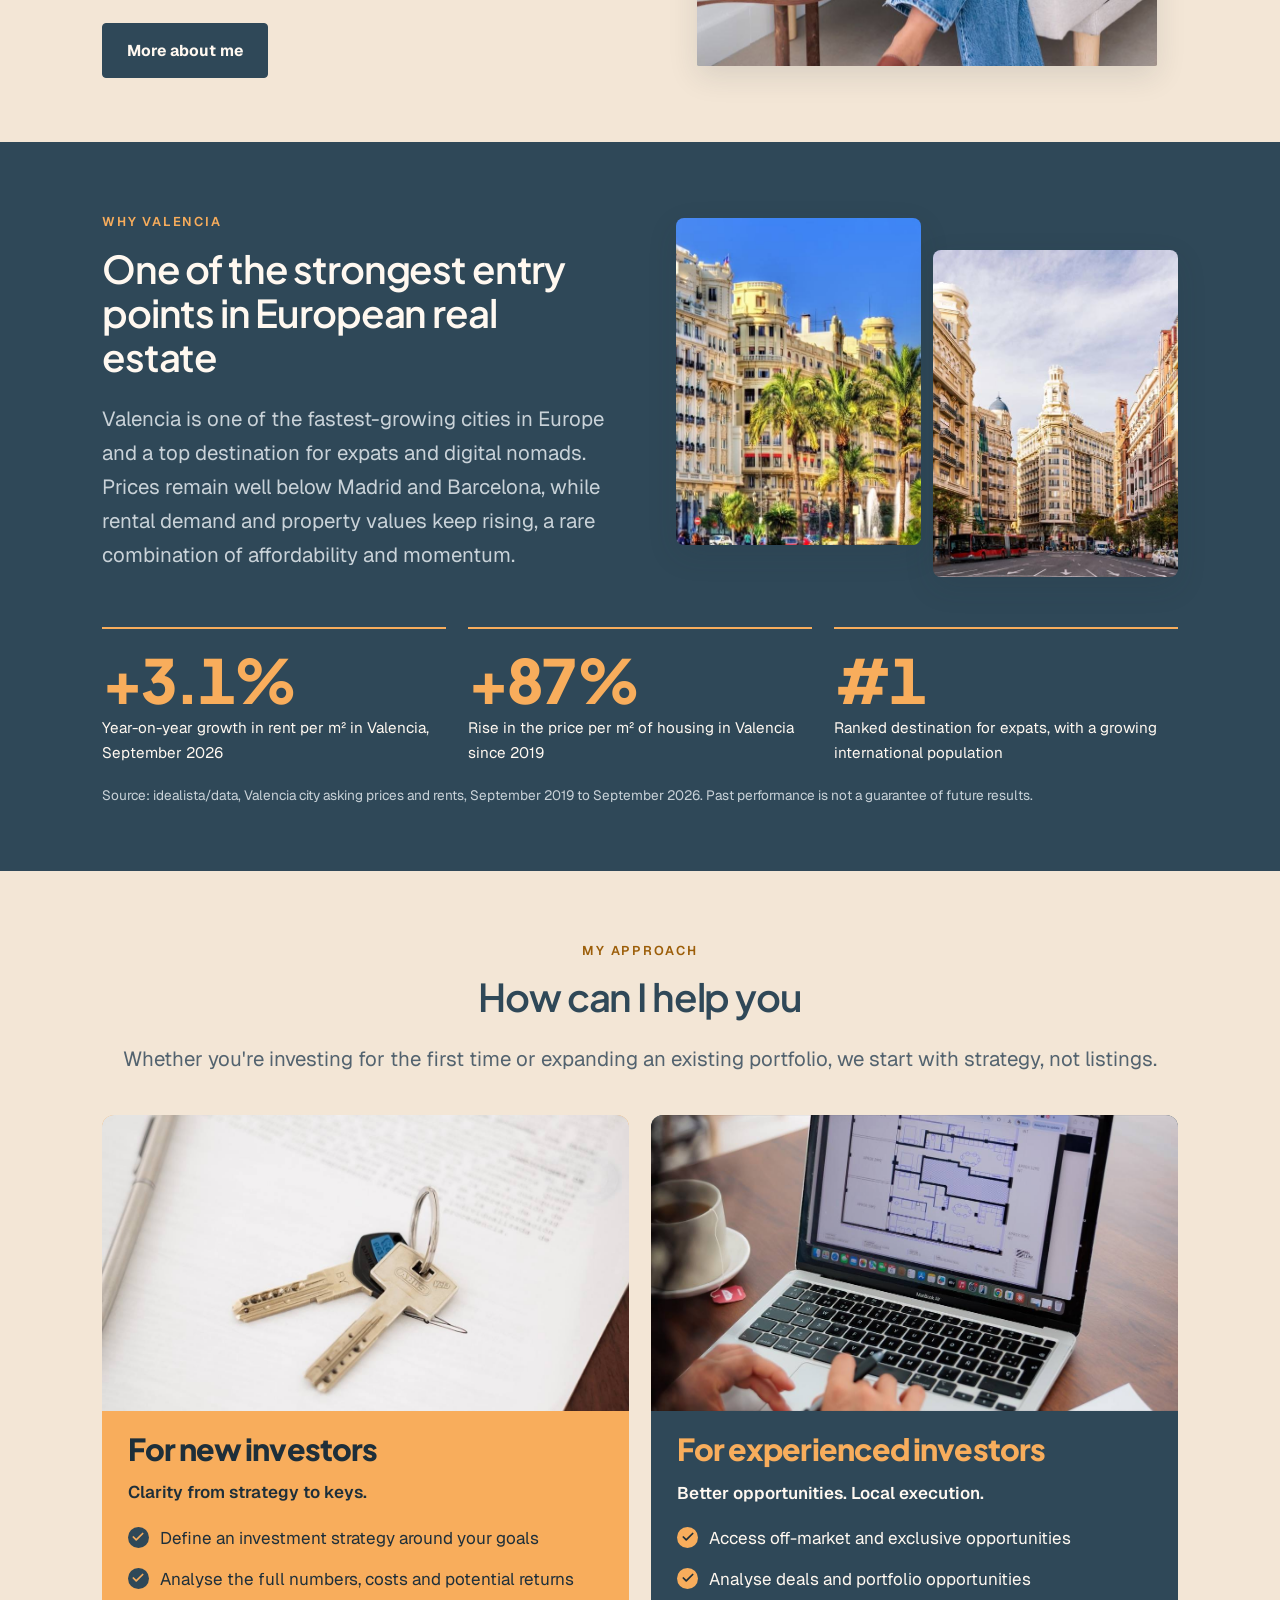
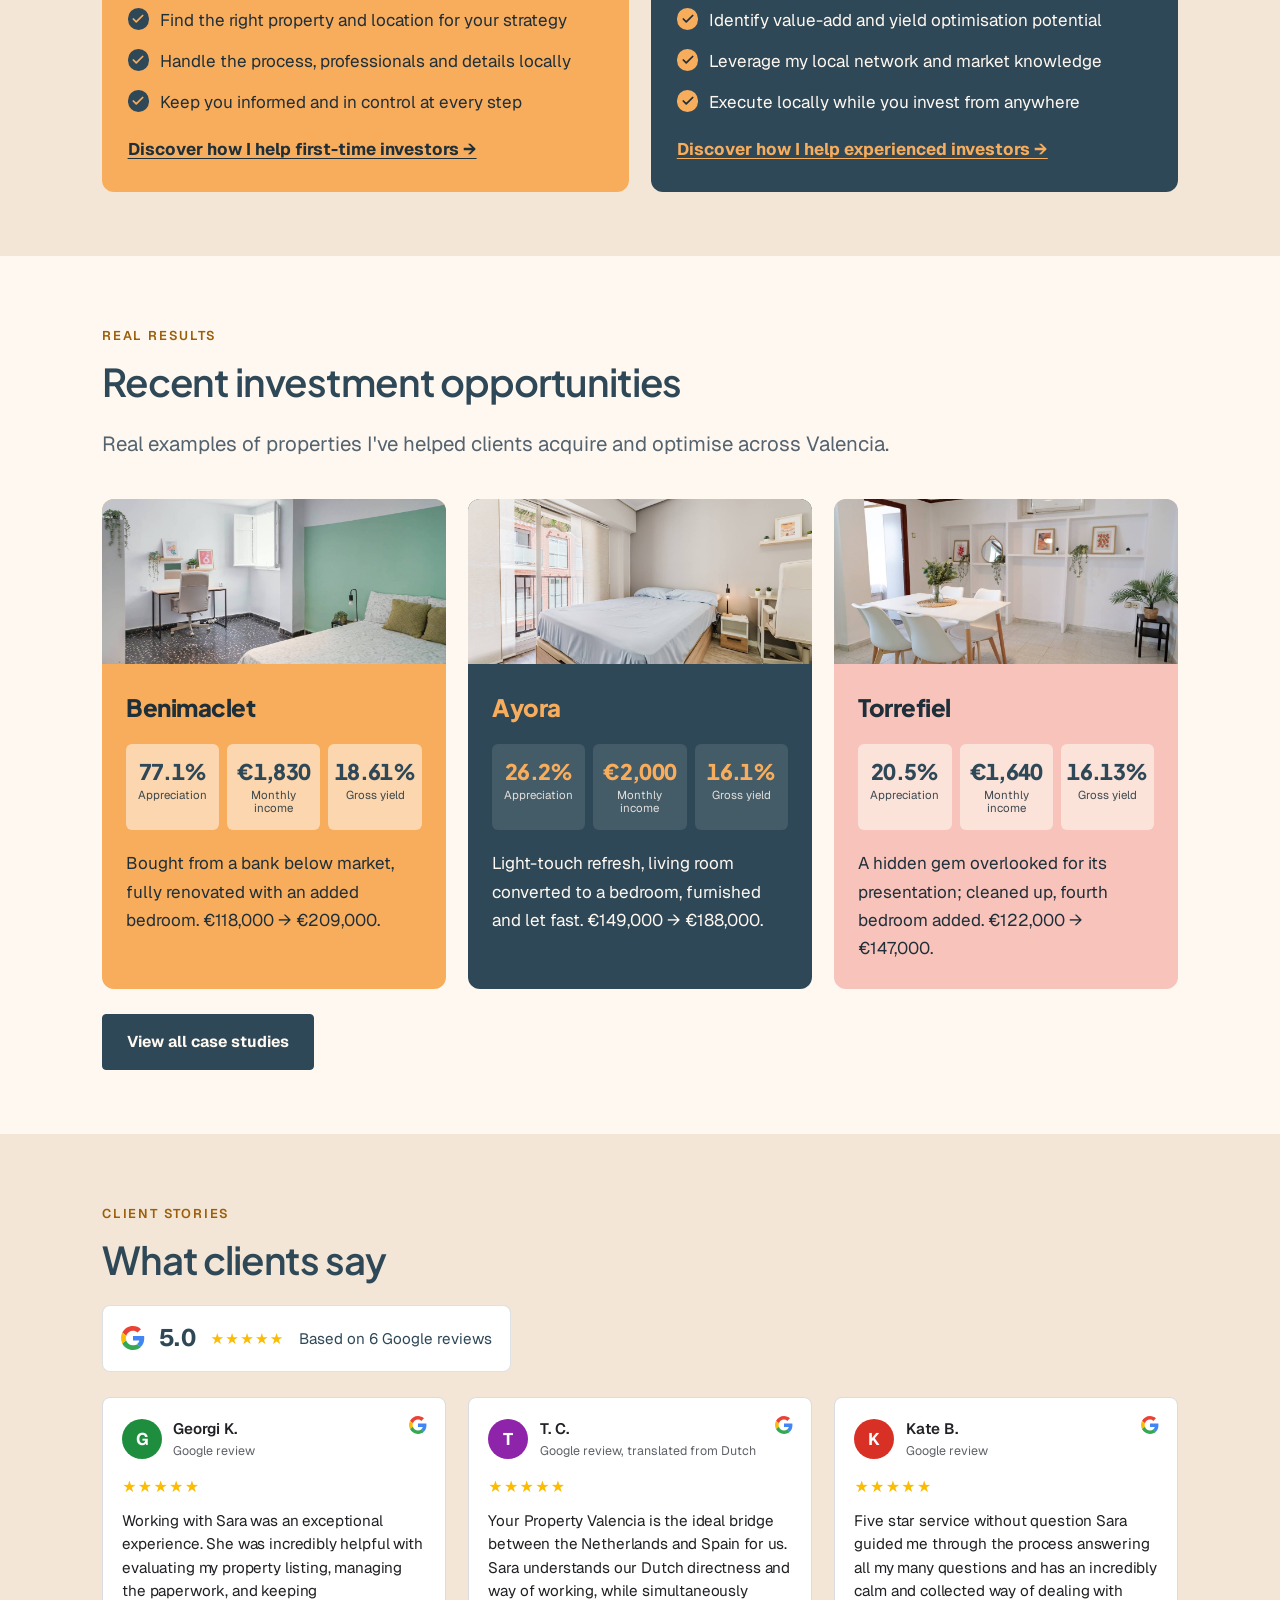
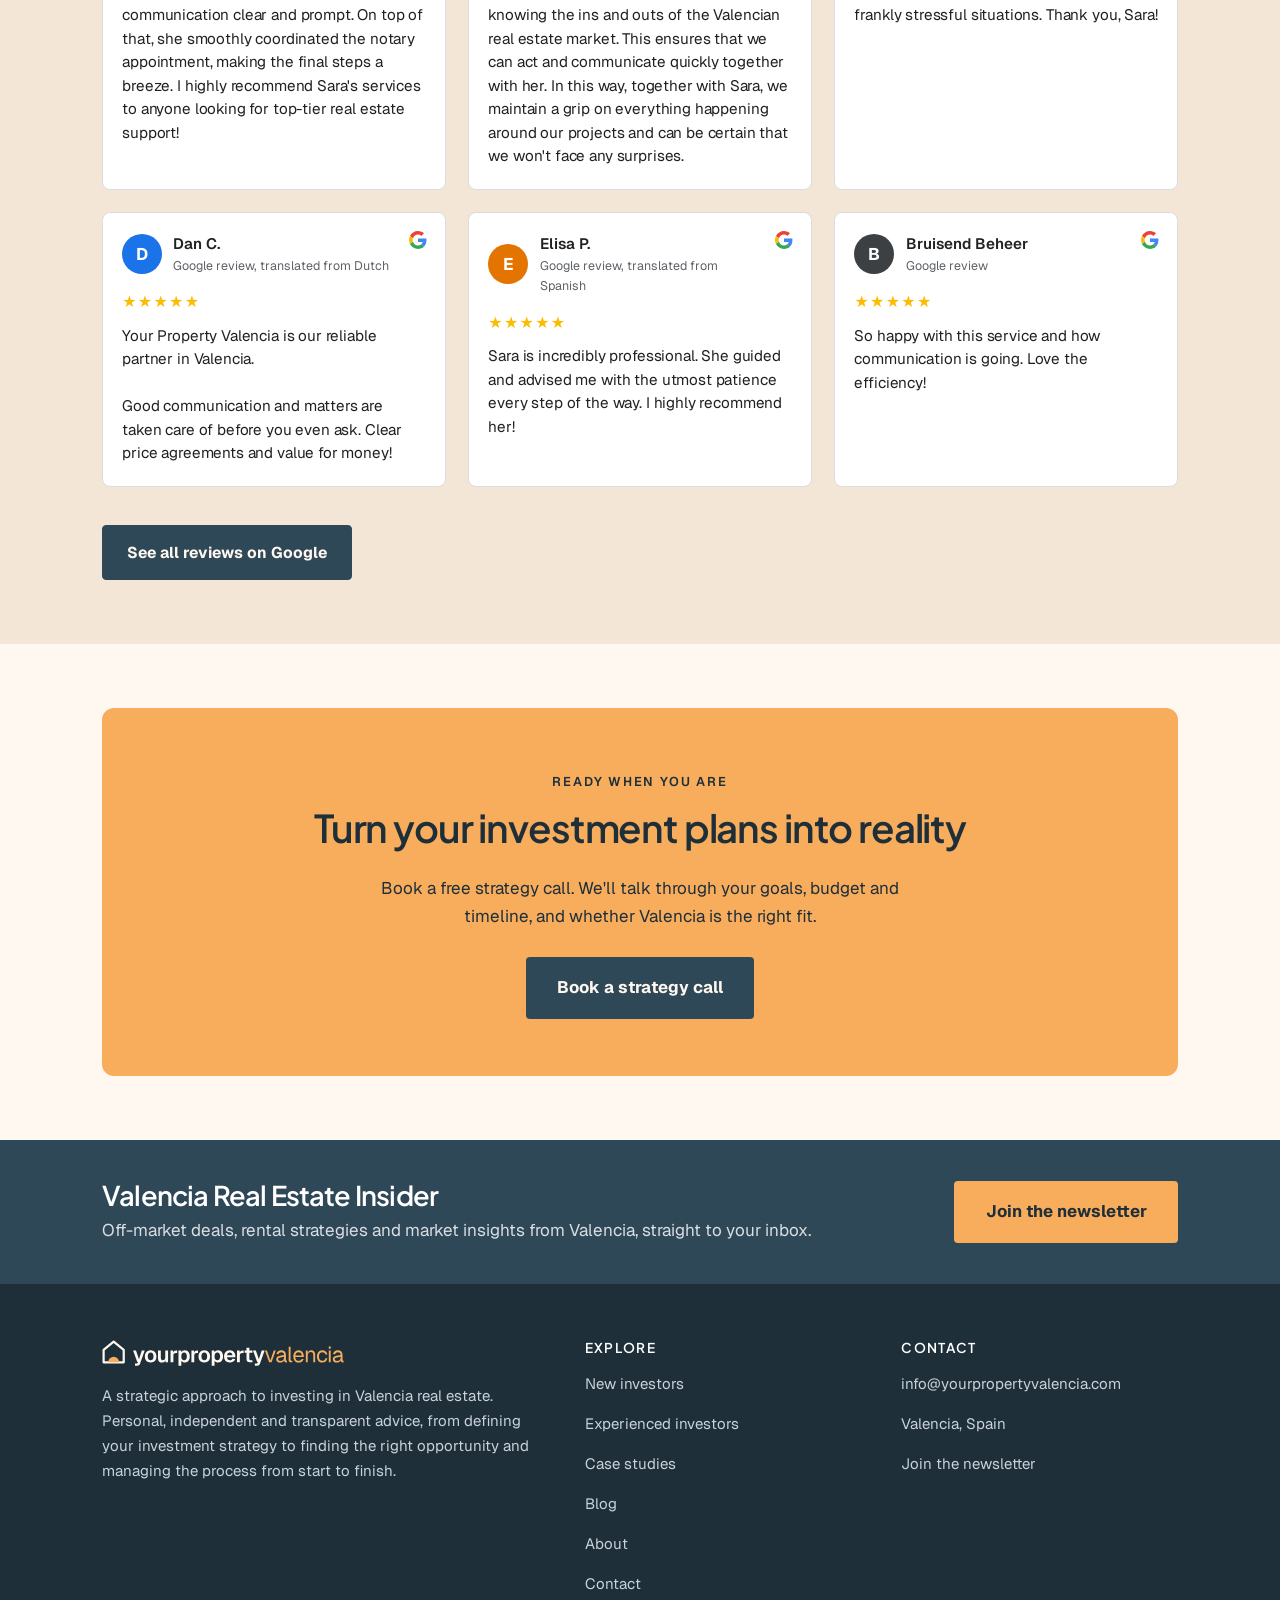
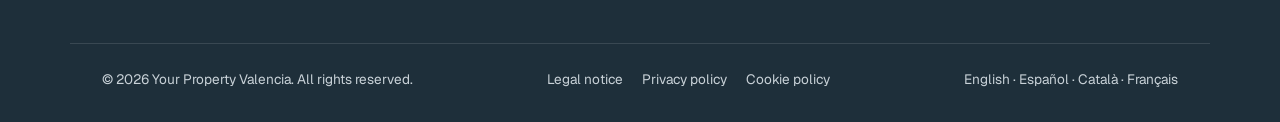
==== commit c41da28e: "New design: sun/ink palette, new logo, two-path hero, coloured cards, Google-style reviews Adds css/" ====
--- a/your-property-valencia-website/index.html
+++ b/your-property-valencia-website/index.html
@@ -22,7 +22,7 @@
   "@type": "ProfessionalService",
   "name": "Your Property Valencia",
   "url": "https://yourpropertyvalencia.com/",
-  "logo": "https://yourpropertyvalencia.com/images/logo.png",
+  "logo": "https://yourpropertyvalencia.com/icon-512.png",
   "image": "https://yourpropertyvalencia.com/images/share.jpg",
   "description": "Independent buyer's agent and investment advisor for property investors in Valencia, Spain.",
   "email": "info@yourpropertyvalencia.com",
@@ -31,18 +31,24 @@
   "knowsLanguage": ["en", "es", "ca", "fr"]
 }
 </script>
-<link rel="icon" href="data:image/svg+xml,%3Csvg xmlns='http://www.w3.org/2000/svg' viewBox='0 0 32 32'%3E%3Crect width='32' height='32' rx='7' fill='%23cb5e3c'/%3E%3Cpath d='M8 17 L16 9 L24 17 M10 15.5 V24 H22 V15.5' fill='none' stroke='white' stroke-width='2.4' stroke-linecap='round' stroke-linejoin='round'/%3E%3C/svg%3E" />
+<link rel="icon" href="favicon.svg" type="image/svg+xml" />
+<link rel="icon" href="favicon.ico" sizes="32x32" />
+<link rel="apple-touch-icon" href="apple-touch-icon.png" />
+<link rel="preload" as="image" href="images/valencia-warm-m.jpg" media="(max-width: 899px)" fetchpriority="high" />
+<link rel="preload" as="image" href="images/valencia-warm.jpg" media="(min-width: 900px)" fetchpriority="high" />
 <link rel="preconnect" href="https://fonts.googleapis.com" />
 <link rel="preconnect" href="https://fonts.gstatic.com" crossorigin />
-<link href="https://fonts.googleapis.com/css2?family=Geist:wght@400;500;600;700&display=swap" rel="stylesheet" />
-<link rel="stylesheet" href="css/styles.css?v=54" />
+<link rel="stylesheet" href="https://fonts.googleapis.com/css2?family=Geist:wght@400;500;600;700&family=Plus+Jakarta+Sans:wght@600;700;800&display=swap" media="print" onload="this.media='all'" />
+<noscript><link rel="stylesheet" href="https://fonts.googleapis.com/css2?family=Geist:wght@400;500;600;700&family=Plus+Jakarta+Sans:wght@600;700;800&display=swap" /></noscript>
+<link rel="stylesheet" href="css/styles.css?v=57" />
+<link rel="stylesheet" href="css/new.css?v=1" />
 </head>
 <body class="page-home">
 <a class="skip-link" href="#main">Skip to content</a>
 
 <header class="site-header" id="siteHeader">
   <div class="container nav-inner">
-    <a class="brand" href="index.html"><img src="images/logo.png" alt="Your Property Valencia" /></a>
+    <a class="brand" href="index.html"><img src="images/logo-light.svg" width="241" height="28" alt="Your Property Valencia" /></a>
     <button class="nav-toggle" aria-label="Open menu" aria-expanded="false" aria-controls="navMenu">
       <span></span><span></span><span></span>
     </button>
@@ -66,6 +72,7 @@
     <p class="gateway__intro">Buy-to-let property in Valencia, guided by a local investor</p>
     <div class="gateway__panel gateway__panel--beginner">
       <div class="gateway__inner">
+        <p class="gateway__tag"><b>1</b> For new investors</p>
         <h2 class="gateway__title">I'm just getting started</h2>
         <p class="gateway__text">Investing for the first time, or buying in Spain for the first time? You want a rental property and someone who'll guide you through every step, honestly.</p>
         <a class="gateway__btn" href="beginners.html">
@@ -76,6 +83,7 @@
     </div>
     <div class="gateway__panel gateway__panel--investor">
       <div class="gateway__inner">
+        <p class="gateway__tag"><b>2</b> For experienced investors</p>
         <h2 class="gateway__title">I'm an experienced investor</h2>
         <p class="gateway__text">You've invested before and know what you want. Now you're looking for off-market, tailored projects in Valencia from &euro;350,000.</p>
         <a class="gateway__btn" href="investors.html">
@@ -303,7 +311,7 @@
 <footer class="site-footer">
   <div class="container footer-grid">
     <div>
-      <p class="footer-brand">Your Property <span>Valencia</span></p>
+      <img class="footer-logo" src="images/logo-light.svg" width="241" height="28" alt="Your Property Valencia" loading="lazy" />
       <p>A strategic approach to investing in Valencia real estate. Personal, independent and transparent advice, from defining your investment strategy to finding the right opportunity and managing the process from start to finish.</p>
     </div>
     <div>
@@ -332,8 +340,8 @@
   </div>
 </footer>
 
-<script src="js/content.js?v=54" defer></script>
-<script src="js/main.js?v=54" defer></script>
-<script src="js/newsletter.js?v=54" defer></script>
+<script src="js/content.js?v=57" defer></script>
+<script src="js/main.js?v=57" defer></script>
+<script src="js/newsletter.js?v=57" defer></script>
 </body>
 </html>
--- a/your-property-valencia-website/css/styles.css
+++ b/your-property-valencia-website/css/styles.css
@@ -2447,3 +2447,13 @@
   flex-wrap: wrap;
   gap: 0.4rem 1.2rem;
 }
+
+/* phones get small hero pictures (the washes cover them, so detail is not needed) */
+@media (max-width: 899px) {
+  .gateway__panel--beginner::before {
+    background-image: url("../images/valencia-warm-m.jpg");
+  }
+  .gateway__panel--investor::before {
+    background-image: url("../images/valencia-city-m.jpg");
+  }
+}
--- a/your-property-valencia-website/css/new.css
+++ b/your-property-valencia-website/css/new.css
@@ -0,0 +1,280 @@
+/* ============================================================
+   Your Property Valencia: NEW DESIGN (branch design/revamp)
+   Loaded AFTER styles.css. Palette from the homepage design system
+   (.open-design/design-systems/your-property-valencia/DESIGN.md).
+   Change the heading font in ONE place: --font-display below.
+   ============================================================ */
+
+:root {
+  --sun: #f8ad5c;
+  --sun-deep: #ca8535;
+  --terracotta: #9c5e09;
+  --ink: #2f4858;
+  --ink-deep: #1e2f3a;
+  --cream: #fff8f0;
+  --sand: #f3e6d6;
+  --coral: #f08577;
+  --coral-soft: #f7c3ba;
+  --on-ink-2: #c9d2d8;
+
+  /* remap the old tokens so every existing component picks up the new palette */
+  --brand: #f8ad5c;
+  --brand-strong: #9c5e09; /* used for text/links on cream */
+  --brand-soft: #f8ad5c;
+  --brand-tint: #f3e6d6;
+  --brand-tint-strong: #ead9c3;
+  --gold: #f8ad5c;
+  --surface: #fff8f0;
+  --surface-alt: #f3e6d6;
+  --card: #fffdf9;
+  --border: rgba(47, 72, 88, 0.16);
+  --muted: #53636f;
+
+  --radius: 4px;
+  --radius-lg: 8px;
+  --radius-xl: 12px;
+  --shadow-sm: none;
+  --shadow-md: 0 10px 30px rgba(30, 47, 58, 0.12);
+  --shadow-lg: 0 18px 50px rgba(30, 47, 58, 0.16);
+
+  --font-display: "Plus Jakarta Sans", "Geist", ui-sans-serif, system-ui, sans-serif;
+}
+
+body {
+  background: var(--cream);
+  color: var(--ink);
+}
+h1, h2, h3, h4, .hi-title, .gateway__title, .figure__value, .stat__num, .case-metric b {
+  font-family: var(--font-display);
+  letter-spacing: -0.03em;
+  color: var(--ink);
+}
+.figure__value, .stat__num, .case-metric b, .reviews__score {
+  font-variant-numeric: lining-nums tabular-nums;
+}
+::selection { background: var(--sun); color: var(--ink-deep); }
+
+/* ---------- buttons: ink text on sun, never white on sun ---------- */
+.btn { --btn-fg: var(--ink-deep); border-radius: var(--radius); font-weight: 700; }
+.btn:hover { box-shadow: none; transform: none; }
+.btn-primary { --btn-bg: var(--sun); }
+.btn-primary:hover { background: var(--sun-deep); color: var(--ink-deep); }
+.btn-outline { --btn-bg: var(--ink); --btn-fg: var(--cream); border-color: var(--ink); }
+.btn-outline:hover { background: var(--ink-deep); color: var(--cream); }
+.btn-ghost-light { --btn-bg: var(--sun); --btn-fg: var(--ink-deep); border-color: var(--sun); }
+.btn-ghost-light:hover { background: var(--sun-deep); }
+a { color: var(--terracotta); }
+.eyebrow { color: var(--terracotta); letter-spacing: 0.14em; }
+.section--ink .eyebrow, .cta-band .eyebrow { color: var(--sun); }
+.lead { color: var(--muted); }
+
+/* ---------- header / footer with the new logo ---------- */
+.site-header { background: var(--ink); border-bottom: 0; }
+.brand img {
+  height: 30px; width: auto; background: none; padding: 0; border-radius: 0;
+}
+@media (max-width: 480px) { .brand img { height: 22px; } }
+.nav-menu a:not(.btn) { color: var(--cream); }
+.nav-menu a:not(.btn):hover { color: var(--sun); }
+.site-footer { background: var(--ink-deep); color: var(--on-ink-2); }
+.site-footer a { color: var(--on-ink-2); }
+.site-footer a:hover { color: var(--sun); }
+.footer-logo { display: block; height: 28px; width: auto; margin-bottom: 1rem; }
+.footer-brand span { color: var(--sun); }
+
+/* ---------- hero: two clearly different paths ---------- */
+.gateway__panel {
+  text-align: left;
+  align-items: flex-start;
+  justify-content: flex-start;
+  padding: clamp(5rem, 14vh, 7.5rem) clamp(1.5rem, 5vw, 4.5rem) clamp(13rem, 36vh, 20rem);
+}
+.gateway__panel--beginner { background: var(--sun); color: var(--ink-deep); }
+.gateway__panel--investor { background: var(--ink); color: var(--cream); }
+/* the photo becomes a Valencian arch at the bottom of each panel */
+.gateway__panel::before {
+  inset: auto auto 0 clamp(1.5rem, 5vw, 4.5rem);
+  width: clamp(12rem, 20vw, 17rem);
+  height: clamp(12rem, 34vh, 19rem);
+  z-index: 0;
+  border-radius: 999px 999px 0 0;
+  background-size: cover;
+  background-position: center;
+}
+.gateway__panel--beginner::before { box-shadow: 0 0 0 10px rgba(255, 248, 240, 0.5); }
+.gateway__panel--investor::before { box-shadow: 0 0 0 10px rgba(248, 173, 92, 0.35); }
+.gateway__panel::after { display: none; }
+@media (hover: hover) and (min-width: 900px) {
+  .gateway__panel:hover::before { transform: none; }
+}
+/* big numeral tells you at a glance there are two doors */
+.gateway__tag {
+  display: inline-flex; align-items: center; gap: 0.7rem;
+  margin: 0 0 1.2rem;
+  font-weight: 700; font-size: 0.82rem; letter-spacing: 0.14em; text-transform: uppercase;
+}
+.gateway__tag b {
+  display: grid; place-items: center; width: 2.2rem; height: 2.2rem; border-radius: 50%;
+  font-family: var(--font-display); font-size: 1rem; letter-spacing: 0;
+}
+.gateway__panel--beginner .gateway__tag { color: var(--ink-deep); }
+.gateway__panel--beginner .gateway__tag b { background: var(--ink); color: var(--cream); }
+.gateway__panel--investor .gateway__tag { color: var(--sun); }
+.gateway__panel--investor .gateway__tag b { background: var(--sun); color: var(--ink-deep); }
+.gateway__inner { align-items: flex-start; max-width: 32rem; gap: 1.2rem; }
+.gateway__title {
+  text-shadow: none;
+  font-size: clamp(2.2rem, 4.4vw, 3.6rem);
+  line-height: 1.04;
+}
+.gateway__panel--beginner .gateway__title { color: var(--ink-deep); }
+.gateway__panel--investor .gateway__title { color: var(--cream); }
+.gateway__text { text-shadow: none; font-weight: 500; min-height: 0 !important; }
+.gateway__panel--beginner .gateway__text { color: var(--ink-deep); }
+.gateway__panel--investor .gateway__text { color: var(--on-ink-2); }
+.gateway__btn { border-radius: var(--radius); padding: 0.85rem 1.4rem; gap: 0.7rem; margin-top: 0.4rem; font-weight: 700; }
+.gateway__btn svg { width: 1.2rem; height: 1.2rem; padding: 0; background: none; border-radius: 0; }
+.gateway__panel--beginner .gateway__btn { background: var(--ink); color: var(--cream); }
+.gateway__panel--beginner .gateway__btn svg { color: var(--sun); }
+.gateway__panel--beginner .gateway__btn:hover { background: var(--ink-deep); }
+.gateway__panel--investor .gateway__btn { background: var(--sun); color: var(--ink-deep); }
+.gateway__panel--investor .gateway__btn svg { color: var(--ink-deep); }
+.gateway__panel--investor .gateway__btn:hover { background: var(--sun-deep); }
+.gateway__intro {
+  background: var(--cream); color: var(--ink); border-radius: var(--radius);
+  backdrop-filter: none; -webkit-backdrop-filter: none; text-transform: none;
+}
+.gateway__cue { color: var(--ink-deep); text-shadow: none; }
+@media (min-width: 900px) {
+  .gateway__panel--investor .gateway__inner { padding-left: 0; }
+  .gateway__cue { color: var(--cream); }
+}
+@media (max-width: 899px) {
+  .gateway__panel { min-height: 0; padding-bottom: clamp(12.5rem, 52vw, 16rem); padding-top: 4.4rem; }
+  .gateway__panel--investor { padding-top: 2.6rem; }
+  .gateway__panel::before { width: 11rem; height: 11rem; }
+}
+
+/* ---------- Hi, I'm Sara ---------- */
+.hi-title { font-weight: 800; font-size: clamp(2.6rem, 5.4vw, 4rem); line-height: 1; }
+.media-portrait img { border-radius: 999px 999px 8px 8px; }
+.signature strong { font-family: var(--font-display); font-weight: 800; }
+.check-list li::before {
+  background-color: var(--sun);
+  background-image: url("data:image/svg+xml,%3Csvg xmlns='http://www.w3.org/2000/svg' width='14' height='14' viewBox='0 0 24 24' fill='none' stroke='%231e2f3a' stroke-width='3' stroke-linecap='round' stroke-linejoin='round'%3E%3Cpolyline points='20 6 9 17 4 12'/%3E%3C/svg%3E");
+}
+
+/* ---------- Why Valencia: ink section with sun numbers ---------- */
+#why-valencia { background: var(--ink); color: var(--cream); }
+#why-valencia h2 { color: var(--cream); }
+#why-valencia .eyebrow { color: var(--sun); }
+#why-valencia .lead { color: var(--on-ink-2); }
+#why-valencia .figure { background: transparent; border: 0; border-top: 2px solid var(--sun); border-radius: 0; padding: 1.2rem 0 0; }
+#why-valencia .figure__value { color: var(--sun); font-size: clamp(2.6rem, 5vw, 3.8rem); font-weight: 800; line-height: 1; }
+#why-valencia .figure__text { color: var(--cream); }
+#why-valencia .form-note { color: var(--on-ink-2); }
+#why-valencia .why-gallery img { border-radius: 8px; }
+
+/* ---------- "How can I help you": two clearly different cards ---------- */
+.card { box-shadow: none; }
+.how-card { border: 0; border-radius: 12px; padding-bottom: 1.8rem; }
+.how-card:nth-child(1) { background: var(--sun); color: var(--ink-deep); }
+.how-card:nth-child(2) { background: var(--ink); color: var(--cream); }
+.how-card h3 { font-size: 1.9rem; font-weight: 800; }
+.how-card:nth-child(1) h3, .how-card:nth-child(1) .how-card__tag, .how-card:nth-child(1) li { color: var(--ink-deep); }
+.how-card:nth-child(2) h3 { color: var(--sun); }
+.how-card:nth-child(2) .how-card__tag { color: var(--cream); }
+.how-card:nth-child(2) li { color: var(--cream); }
+.how-card:nth-child(1) a { color: var(--ink-deep); font-weight: 700; text-decoration: underline; text-underline-offset: 3px; }
+.how-card:nth-child(2) a { color: var(--sun); font-weight: 700; text-decoration: underline; text-underline-offset: 3px; }
+.how-card:nth-child(1) .check-list li::before { background-color: var(--ink); background-image: url("data:image/svg+xml,%3Csvg xmlns='http://www.w3.org/2000/svg' width='14' height='14' viewBox='0 0 24 24' fill='none' stroke='%23f8ad5c' stroke-width='3' stroke-linecap='round' stroke-linejoin='round'%3E%3Cpolyline points='20 6 9 17 4 12'/%3E%3C/svg%3E"); }
+.how-card:nth-child(2) .check-list li::before { background-color: var(--sun); }
+.how-card__img { border-radius: 0; }
+
+/* ---------- Case studies: three colourful cards ---------- */
+.case-card { border: 0; border-radius: 12px; box-shadow: none; }
+.case-card:hover { transform: translateY(-4px); box-shadow: var(--shadow-md); }
+.case-card__body { padding: 1.5rem 1.5rem 1.7rem; flex: 1; }
+.case-card__loc { font-family: var(--font-display); font-size: 1.5rem; font-weight: 800; letter-spacing: -0.02em; text-transform: none; }
+.case-metrics { gap: 0.5rem; }
+.case-metric { background: rgba(255, 255, 255, 0.5); border-radius: 6px; }
+.case-metric b { font-size: 1.35rem; font-weight: 800; }
+.case-metric span { color: inherit; opacity: 0.85; }
+.case-card p { margin-bottom: 0; }
+.grid-3 > .case-card:nth-child(1) { background: var(--sun); color: var(--ink-deep); }
+.grid-3 > .case-card:nth-child(1) .case-card__loc { color: var(--ink-deep); }
+.grid-3 > .case-card:nth-child(2) { background: var(--ink); color: var(--cream); }
+.grid-3 > .case-card:nth-child(2) .case-card__loc { color: var(--sun); }
+.grid-3 > .case-card:nth-child(2) .case-metric { background: rgba(255, 248, 240, 0.1); }
+.grid-3 > .case-card:nth-child(2) .case-metric b { color: var(--sun); }
+.grid-3 > .case-card:nth-child(2) .case-metric span { color: var(--cream); }
+.grid-3 > .case-card:nth-child(3) { background: var(--coral-soft); color: var(--ink-deep); }
+.grid-3 > .case-card:nth-child(3) .case-card__loc { color: var(--ink-deep); }
+.grid-3 > .case-card:nth-child(3) .case-metric { background: rgba(255, 248, 240, 0.6); }
+
+/* ---------- Reviews: look like Google reviews ---------- */
+#reviews { background: var(--sand); }
+.reviews__summary {
+  display: inline-flex; align-items: center; flex-wrap: wrap; gap: 0.5rem 0.9rem;
+  background: #fff; border: 1px solid var(--border); border-radius: 8px; padding: 0.8rem 1.1rem;
+  font-family: "Geist", system-ui, sans-serif; font-size: 0.95rem;
+}
+.reviews__summary::before {
+  content: ""; width: 1.5rem; height: 1.5rem; flex: none;
+  background: url("data:image/svg+xml,%3Csvg xmlns='http://www.w3.org/2000/svg' viewBox='0 0 48 48'%3E%3Cpath fill='%23EA4335' d='M24 9.5c3.5 0 6.6 1.2 9.1 3.6l6.8-6.8C35.8 2.4 30.3 0 24 0 14.6 0 6.5 5.4 2.6 13.2l7.9 6.1C12.4 13.6 17.7 9.5 24 9.5z'/%3E%3Cpath fill='%234285F4' d='M46.5 24.5c0-1.6-.1-3.1-.4-4.5H24v9h12.7c-.6 3-2.3 5.5-4.8 7.2l7.6 5.9c4.4-4.1 7-10.1 7-17.6z'/%3E%3Cpath fill='%23FBBC05' d='M10.5 28.7c-.5-1.4-.8-3-.8-4.7s.3-3.2.8-4.7l-7.9-6.1C.9 16.4 0 20.1 0 24s.9 7.6 2.6 10.8l7.9-6.1z'/%3E%3Cpath fill='%2334A853' d='M24 48c6.5 0 11.9-2.1 15.9-5.8l-7.6-5.9c-2.1 1.4-4.9 2.3-8.3 2.3-6.3 0-11.6-4.1-13.5-9.8l-7.9 6.1C6.5 42.6 14.6 48 24 48z'/%3E%3C/svg%3E") center / contain no-repeat;
+}
+.reviews__score { font-family: "Geist", system-ui, sans-serif; font-size: 1.5rem; font-weight: 700; }
+.stars { color: #fbbc04; letter-spacing: 0.08em; }
+.review-card {
+  position: relative; gap: 0.5rem;
+  background: #fff; border: 1px solid #dadce0; border-radius: 8px; padding: 1.1rem 1.2rem 1.3rem;
+  font-family: "Geist", system-ui, sans-serif;
+}
+.review-card::after {
+  content: ""; position: absolute; top: 1.1rem; right: 1.1rem; width: 1.15rem; height: 1.15rem;
+  background: url("data:image/svg+xml,%3Csvg xmlns='http://www.w3.org/2000/svg' viewBox='0 0 48 48'%3E%3Cpath fill='%23EA4335' d='M24 9.5c3.5 0 6.6 1.2 9.1 3.6l6.8-6.8C35.8 2.4 30.3 0 24 0 14.6 0 6.5 5.4 2.6 13.2l7.9 6.1C12.4 13.6 17.7 9.5 24 9.5z'/%3E%3Cpath fill='%234285F4' d='M46.5 24.5c0-1.6-.1-3.1-.4-4.5H24v9h12.7c-.6 3-2.3 5.5-4.8 7.2l7.6 5.9c4.4-4.1 7-10.1 7-17.6z'/%3E%3Cpath fill='%23FBBC05' d='M10.5 28.7c-.5-1.4-.8-3-.8-4.7s.3-3.2.8-4.7l-7.9-6.1C.9 16.4 0 20.1 0 24s.9 7.6 2.6 10.8l7.9-6.1z'/%3E%3Cpath fill='%2334A853' d='M24 48c6.5 0 11.9-2.1 15.9-5.8l-7.6-5.9c-2.1 1.4-4.9 2.3-8.3 2.3-6.3 0-11.6-4.1-13.5-9.8l-7.9 6.1C6.5 42.6 14.6 48 24 48z'/%3E%3C/svg%3E") center / contain no-repeat;
+}
+/* Google order: person first, then stars, then the text */
+.review-card figcaption { order: -1; margin-top: 0; padding: 0 1.6rem 0.3rem 0; }
+.review-card figcaption strong { display: block; font-size: 0.95rem; color: #202124; font-weight: 600; letter-spacing: 0; }
+.review-card figcaption small { color: #5f6368; font-size: 0.78rem; }
+.review-card .stars { order: 0; font-size: 1rem; }
+.review-card blockquote { order: 1; font-family: "Geist", system-ui, sans-serif; font-size: 0.95rem; line-height: 1.55; color: #202124; letter-spacing: -0.01em; }
+.review-card blockquote::before, .review-card blockquote::after { content: none; }
+.review-card__avatar { width: 2.5rem; height: 2.5rem; color: #fff; font-family: "Geist", system-ui, sans-serif; }
+.review-card:nth-child(6n+1) .review-card__avatar { background: #1e8e3e; }
+.review-card:nth-child(6n+2) .review-card__avatar { background: #8e24aa; }
+.review-card:nth-child(6n+3) .review-card__avatar { background: #d93025; }
+.review-card:nth-child(6n+4) .review-card__avatar { background: #1a73e8; }
+.review-card:nth-child(6n+5) .review-card__avatar { background: #e37400; }
+.review-card:nth-child(6n+6) .review-card__avatar { background: #3c4043; }
+
+/* ---------- other components pick up the palette ---------- */
+.cta-band { background: var(--sun); color: var(--ink-deep); border-radius: 12px; }
+.cta-band h2, .cta-band p { color: var(--ink-deep); }
+.cta-band .eyebrow { color: var(--ink-deep); }
+.cta-band .btn-primary { --btn-bg: var(--ink); --btn-fg: var(--cream); }
+.cta-band .btn-primary:hover { background: var(--ink-deep); color: var(--cream); }
+.figure { box-shadow: none; }
+.step__n, .journey__n, .package__flag { background: var(--sun); color: var(--ink-deep); }
+.package--featured { border-color: var(--sun); }
+.newsletter-band { background: var(--ink); }
+.pill { background: var(--sand); color: var(--ink); }
+.page-hero { color: var(--cream); }
+.cs__hero { background: var(--ink); }
+.cs__kicker { color: var(--sun); }
+.field input:focus, .field textarea:focus, .field select:focus { border-color: var(--sun-deep); outline-color: var(--sun); }
+a:focus-visible, button:focus-visible { outline: 2px solid var(--ink); outline-offset: 3px; }
+.site-header a:focus-visible, .site-footer a:focus-visible, .gateway__panel--investor a:focus-visible { outline-color: var(--sun); }
+
+/* the arches fill the bottom of the hero, so the scroll cue is not needed */
+.gateway__cue { display: none; }
+
+@media (max-width: 899px) {
+  .gateway__intro {
+    position: static; transform: none; width: auto; max-width: none;
+    border-radius: 0; padding: 0.7rem 1rem; background: var(--ink-deep); color: var(--cream);
+  }
+  .gateway__panel--beginner { padding-top: 2.4rem; }
+}
+.nav-menu .btn { white-space: nowrap; }
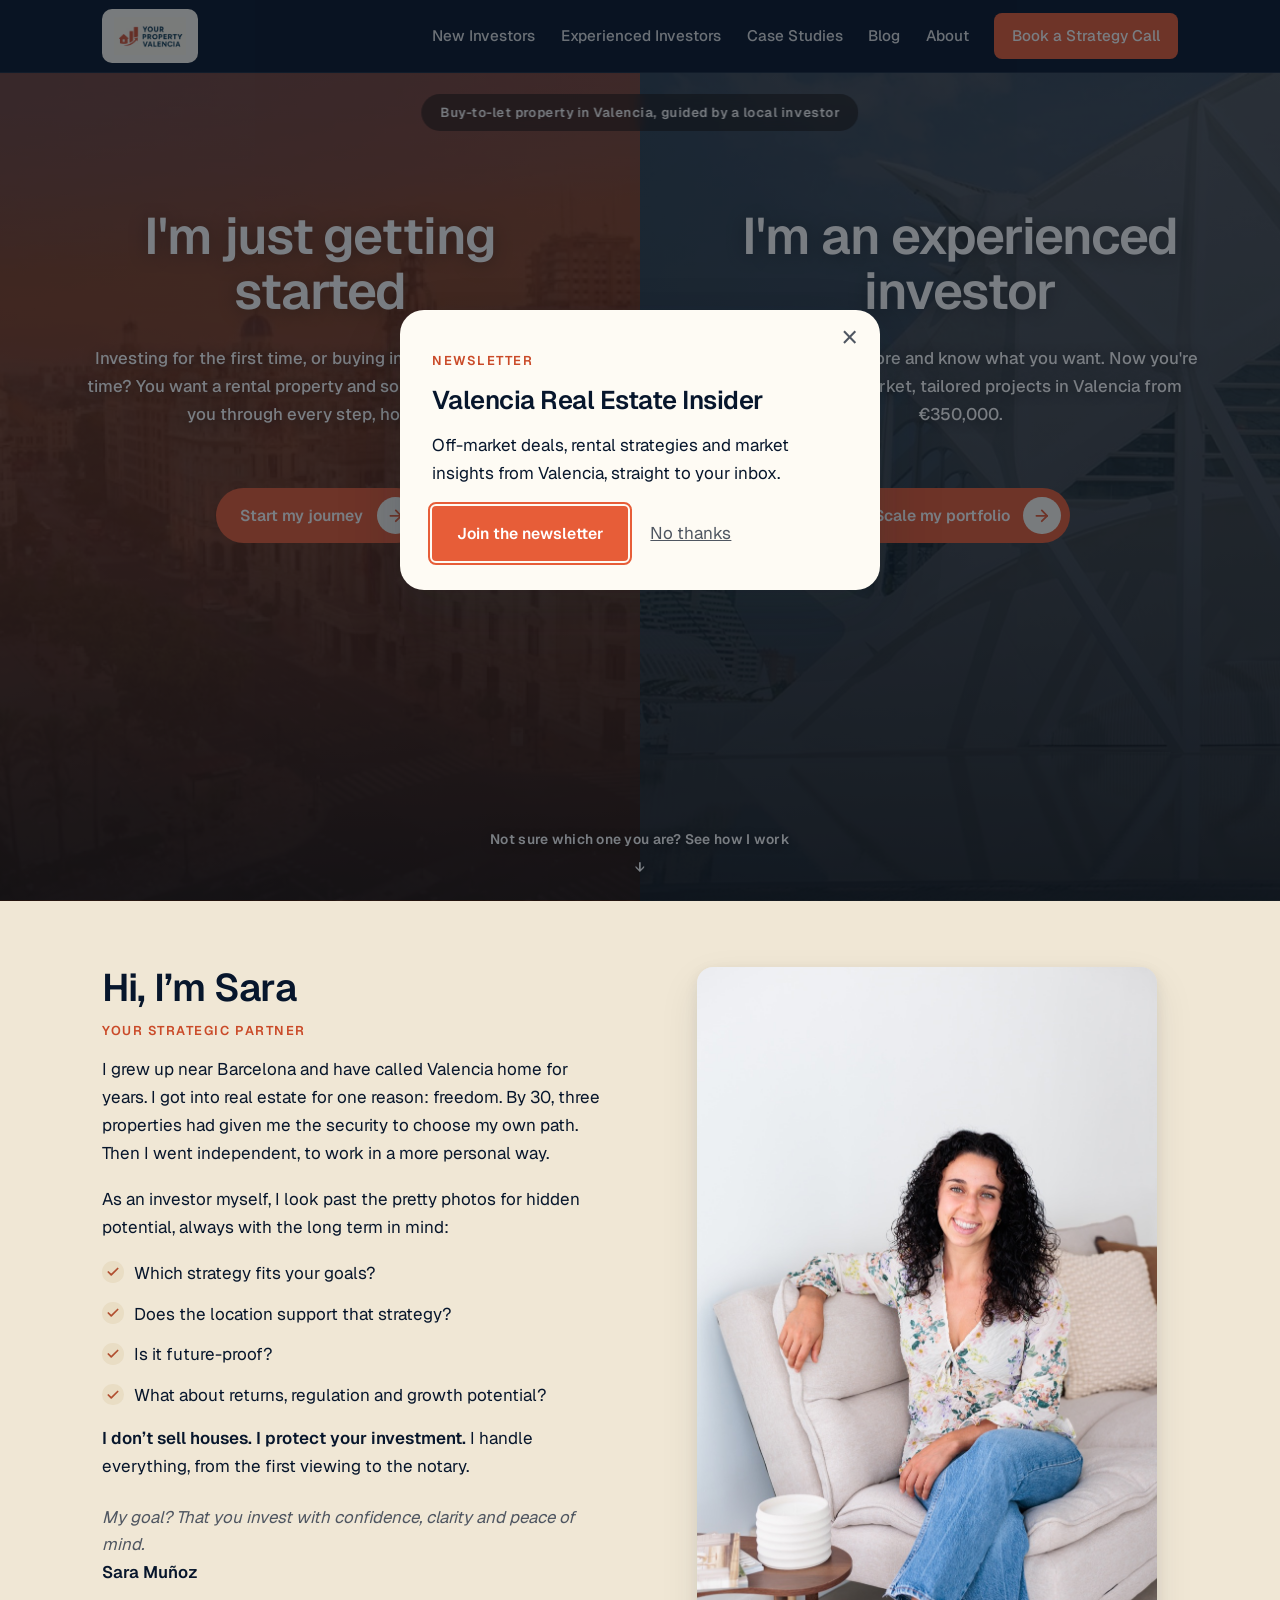
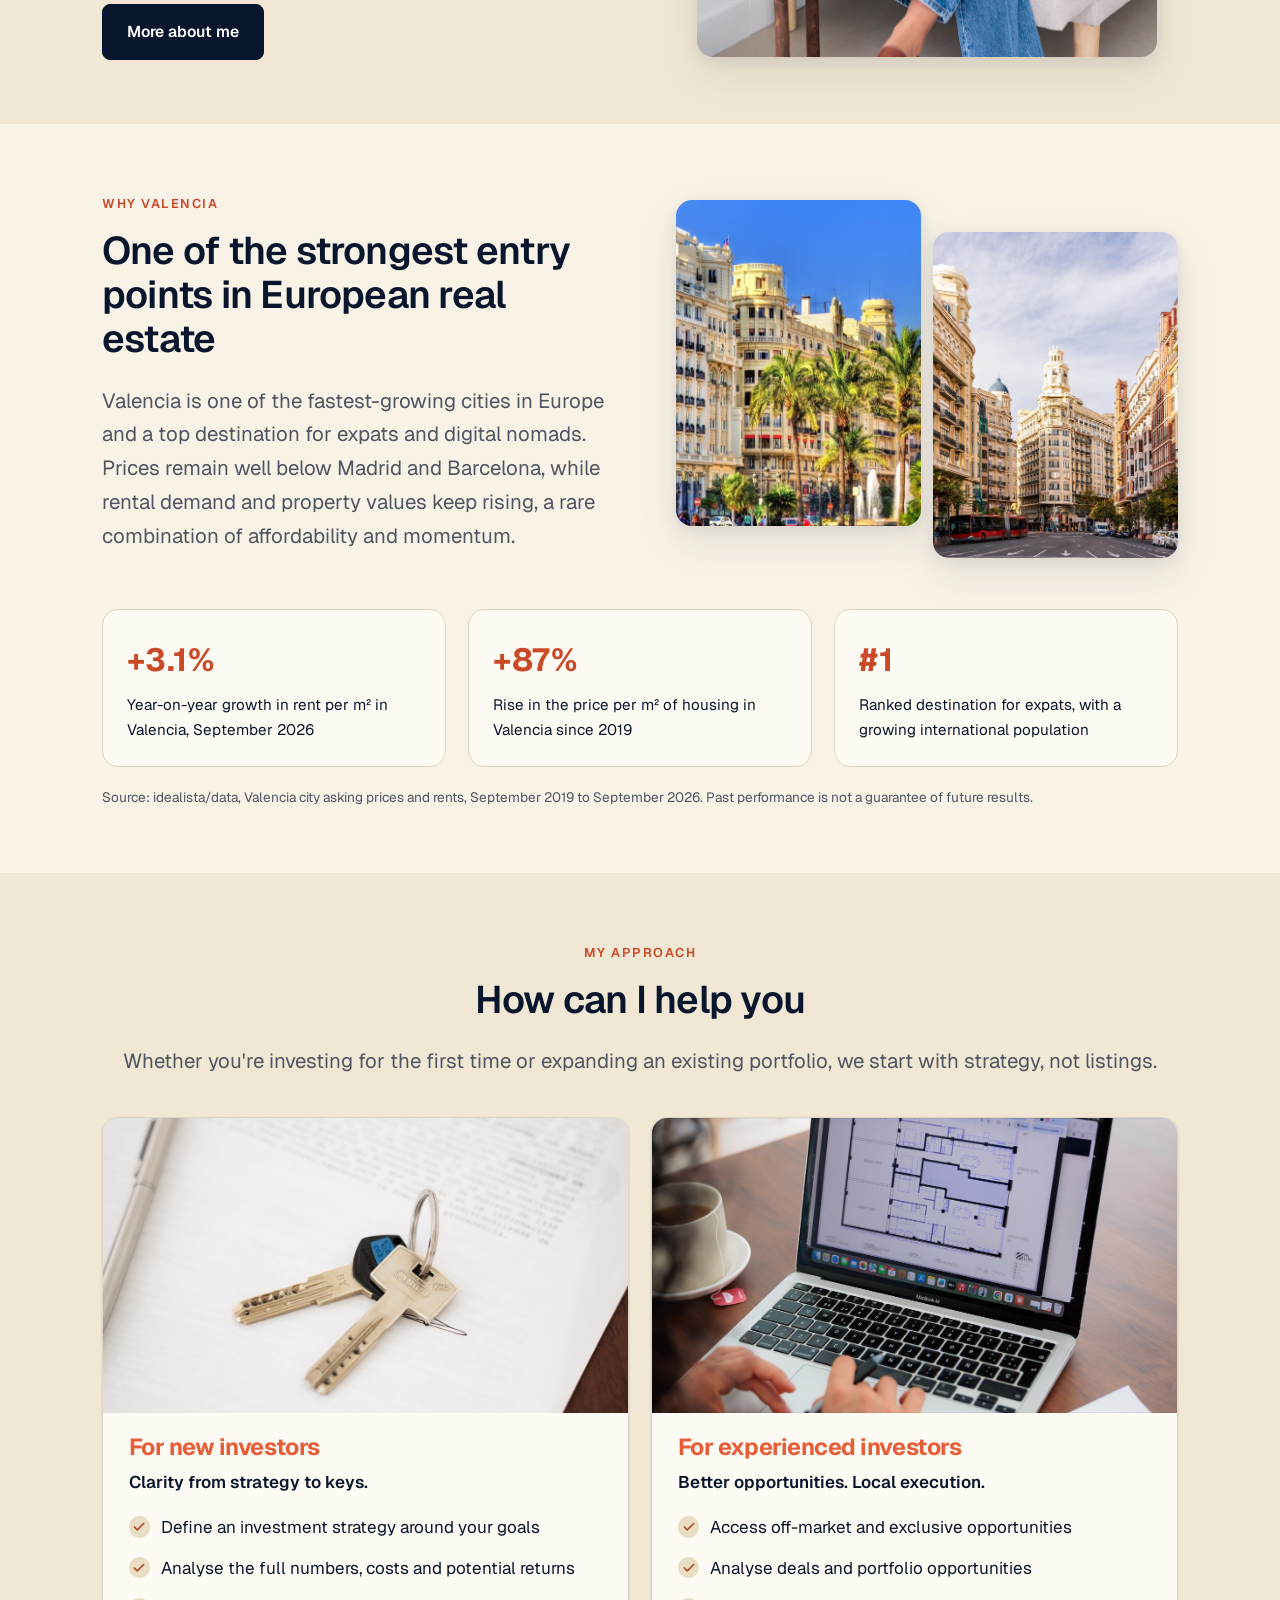
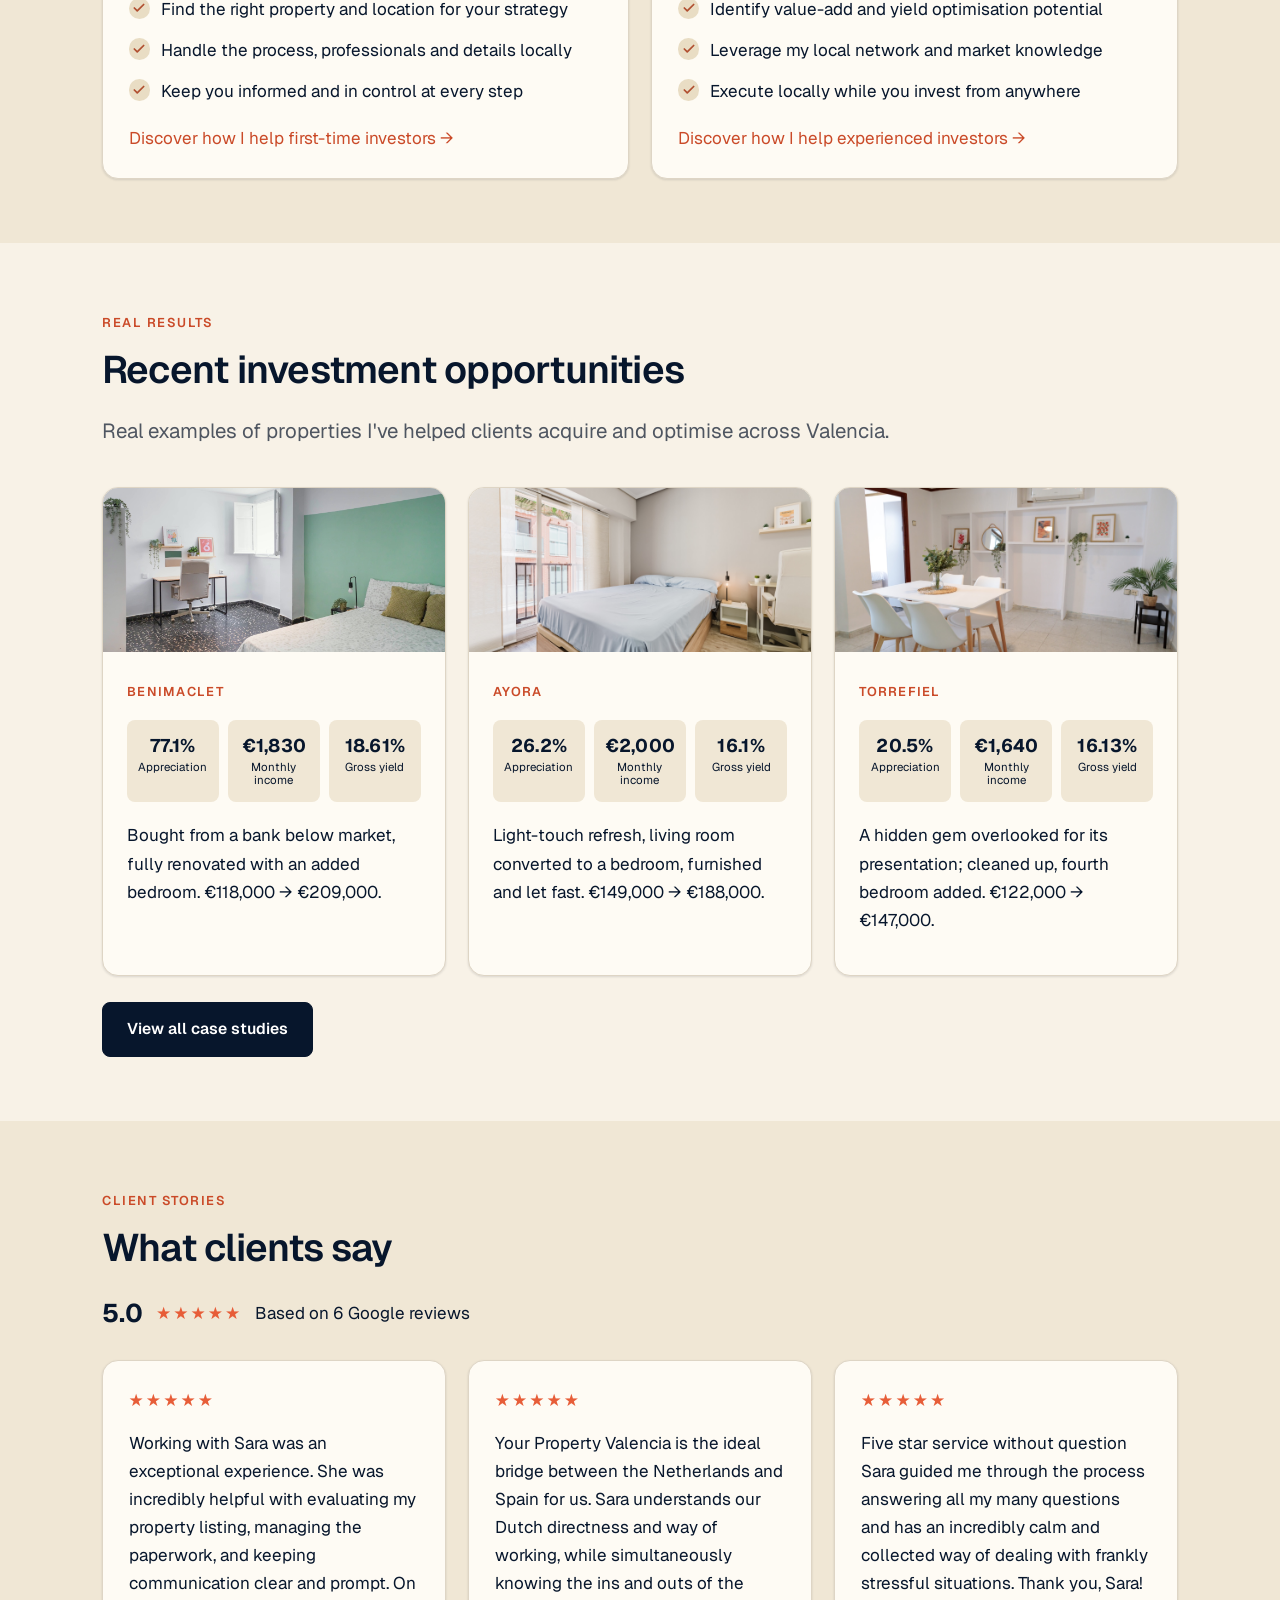
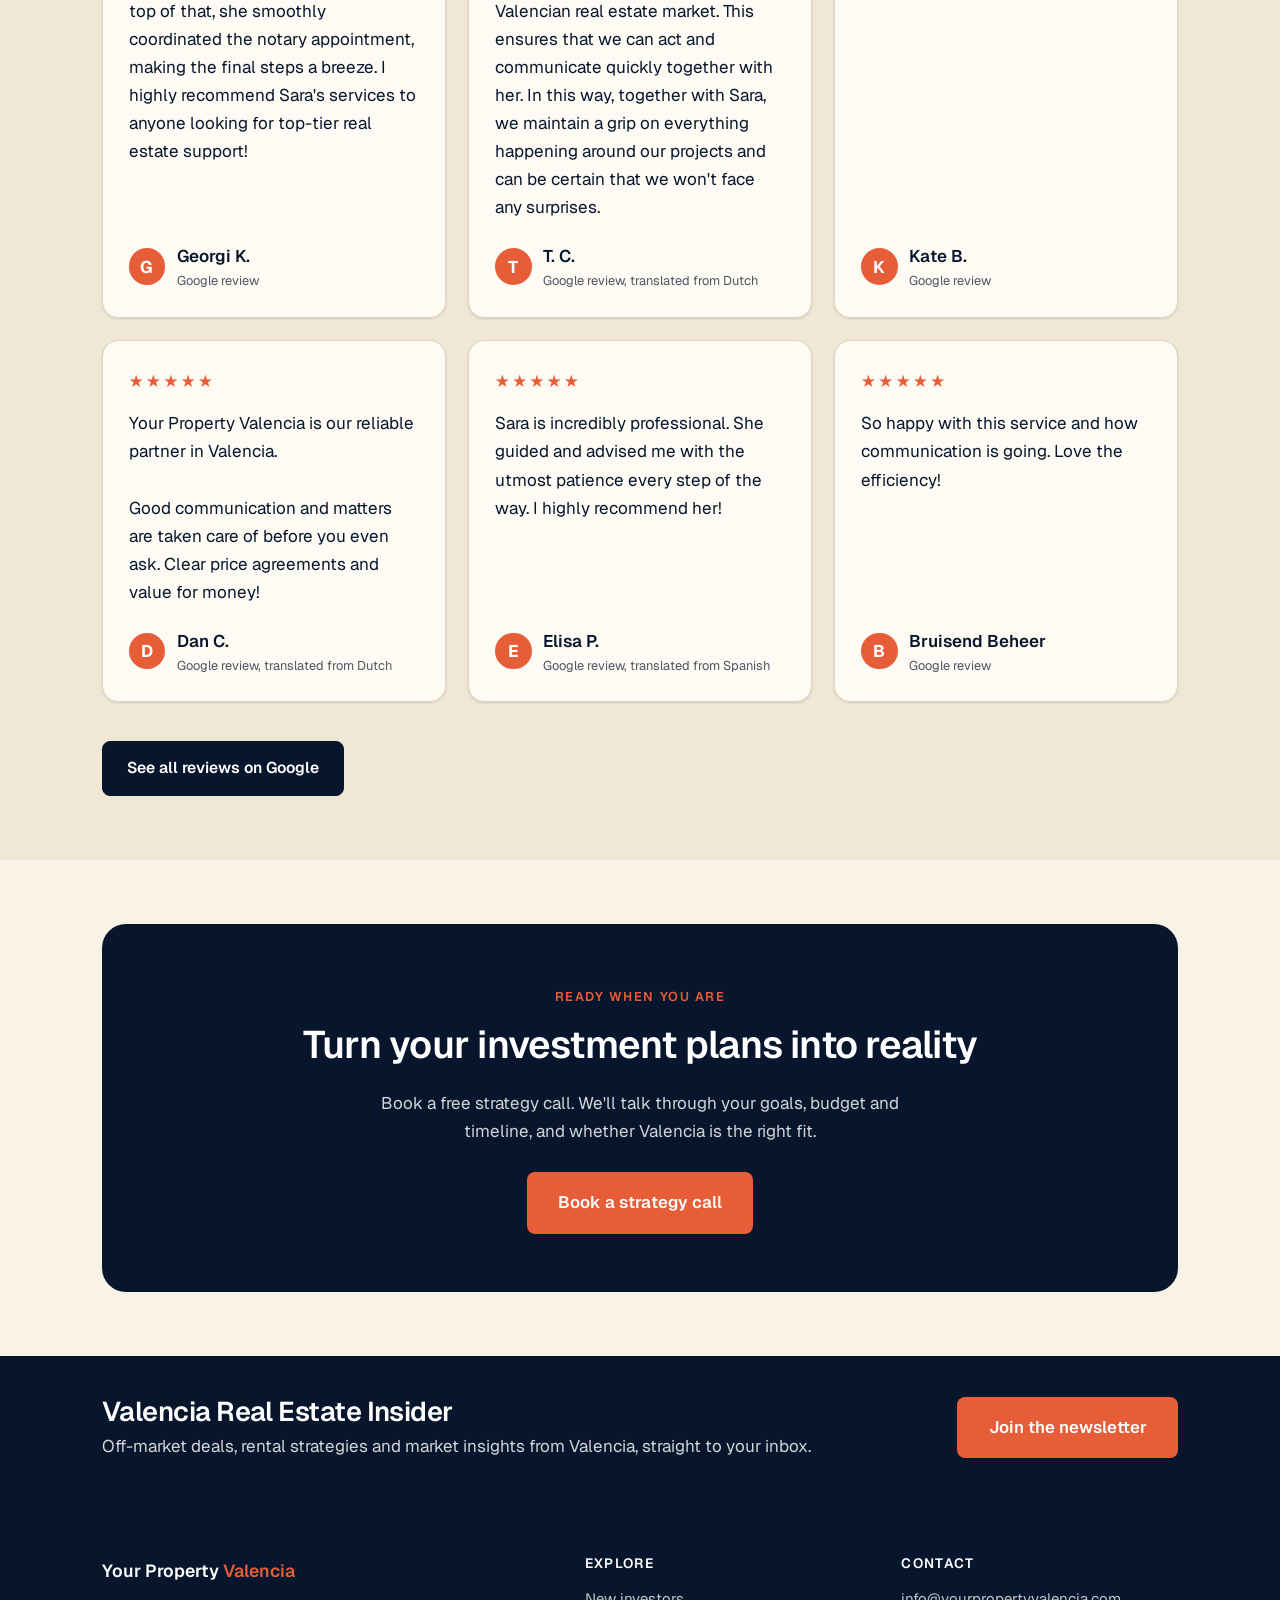
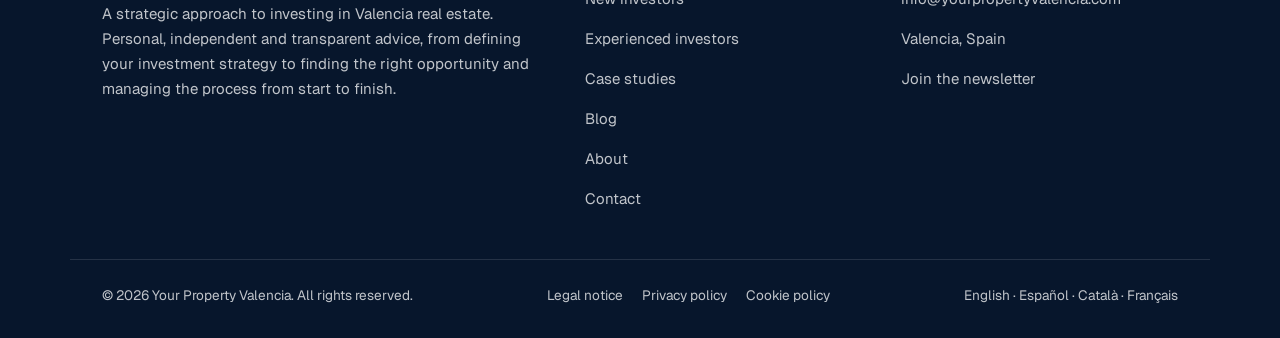
==== commit dcbc35fe: "Revert "New design: sun/ink palette, new logo, two-path hero, coloured cards, Google-style reviews" " ====
--- a/your-property-valencia-website/index.html
+++ b/your-property-valencia-website/index.html
@@ -22,7 +22,7 @@
   "@type": "ProfessionalService",
   "name": "Your Property Valencia",
   "url": "https://yourpropertyvalencia.com/",
-  "logo": "https://yourpropertyvalencia.com/icon-512.png",
+  "logo": "https://yourpropertyvalencia.com/images/logo.png",
   "image": "https://yourpropertyvalencia.com/images/share.jpg",
   "description": "Independent buyer's agent and investment advisor for property investors in Valencia, Spain.",
   "email": "info@yourpropertyvalencia.com",
@@ -31,24 +31,18 @@
   "knowsLanguage": ["en", "es", "ca", "fr"]
 }
 </script>
-<link rel="icon" href="favicon.svg" type="image/svg+xml" />
-<link rel="icon" href="favicon.ico" sizes="32x32" />
-<link rel="apple-touch-icon" href="apple-touch-icon.png" />
-<link rel="preload" as="image" href="images/valencia-warm-m.jpg" media="(max-width: 899px)" fetchpriority="high" />
-<link rel="preload" as="image" href="images/valencia-warm.jpg" media="(min-width: 900px)" fetchpriority="high" />
+<link rel="icon" href="data:image/svg+xml,%3Csvg xmlns='http://www.w3.org/2000/svg' viewBox='0 0 32 32'%3E%3Crect width='32' height='32' rx='7' fill='%23cb5e3c'/%3E%3Cpath d='M8 17 L16 9 L24 17 M10 15.5 V24 H22 V15.5' fill='none' stroke='white' stroke-width='2.4' stroke-linecap='round' stroke-linejoin='round'/%3E%3C/svg%3E" />
 <link rel="preconnect" href="https://fonts.googleapis.com" />
 <link rel="preconnect" href="https://fonts.gstatic.com" crossorigin />
-<link rel="stylesheet" href="https://fonts.googleapis.com/css2?family=Geist:wght@400;500;600;700&family=Plus+Jakarta+Sans:wght@600;700;800&display=swap" media="print" onload="this.media='all'" />
-<noscript><link rel="stylesheet" href="https://fonts.googleapis.com/css2?family=Geist:wght@400;500;600;700&family=Plus+Jakarta+Sans:wght@600;700;800&display=swap" /></noscript>
-<link rel="stylesheet" href="css/styles.css?v=57" />
-<link rel="stylesheet" href="css/new.css?v=1" />
+<link href="https://fonts.googleapis.com/css2?family=Geist:wght@400;500;600;700&display=swap" rel="stylesheet" />
+<link rel="stylesheet" href="css/styles.css?v=55" />
 </head>
 <body class="page-home">
 <a class="skip-link" href="#main">Skip to content</a>
 
 <header class="site-header" id="siteHeader">
   <div class="container nav-inner">
-    <a class="brand" href="index.html"><img src="images/logo-light.svg" width="241" height="28" alt="Your Property Valencia" /></a>
+    <a class="brand" href="index.html"><img src="images/logo.png" alt="Your Property Valencia" /></a>
     <button class="nav-toggle" aria-label="Open menu" aria-expanded="false" aria-controls="navMenu">
       <span></span><span></span><span></span>
     </button>
@@ -72,7 +66,6 @@
     <p class="gateway__intro">Buy-to-let property in Valencia, guided by a local investor</p>
     <div class="gateway__panel gateway__panel--beginner">
       <div class="gateway__inner">
-        <p class="gateway__tag"><b>1</b> For new investors</p>
         <h2 class="gateway__title">I'm just getting started</h2>
         <p class="gateway__text">Investing for the first time, or buying in Spain for the first time? You want a rental property and someone who'll guide you through every step, honestly.</p>
         <a class="gateway__btn" href="beginners.html">
@@ -83,7 +76,6 @@
     </div>
     <div class="gateway__panel gateway__panel--investor">
       <div class="gateway__inner">
-        <p class="gateway__tag"><b>2</b> For experienced investors</p>
         <h2 class="gateway__title">I'm an experienced investor</h2>
         <p class="gateway__text">You've invested before and know what you want. Now you're looking for off-market, tailored projects in Valencia from &euro;350,000.</p>
         <a class="gateway__btn" href="investors.html">
@@ -311,7 +303,7 @@
 <footer class="site-footer">
   <div class="container footer-grid">
     <div>
-      <img class="footer-logo" src="images/logo-light.svg" width="241" height="28" alt="Your Property Valencia" loading="lazy" />
+      <p class="footer-brand">Your Property <span>Valencia</span></p>
       <p>A strategic approach to investing in Valencia real estate. Personal, independent and transparent advice, from defining your investment strategy to finding the right opportunity and managing the process from start to finish.</p>
     </div>
     <div>
@@ -340,8 +332,8 @@
   </div>
 </footer>
 
-<script src="js/content.js?v=57" defer></script>
-<script src="js/main.js?v=57" defer></script>
-<script src="js/newsletter.js?v=57" defer></script>
+<script src="js/content.js?v=55" defer></script>
+<script src="js/main.js?v=55" defer></script>
+<script src="js/newsletter.js?v=55" defer></script>
 </body>
 </html>
--- a/your-property-valencia-website/css/styles.css
+++ b/your-property-valencia-website/css/styles.css
@@ -2447,13 +2447,3 @@
   flex-wrap: wrap;
   gap: 0.4rem 1.2rem;
 }
-
-/* phones get small hero pictures (the washes cover them, so detail is not needed) */
-@media (max-width: 899px) {
-  .gateway__panel--beginner::before {
-    background-image: url("../images/valencia-warm-m.jpg");
-  }
-  .gateway__panel--investor::before {
-    background-image: url("../images/valencia-city-m.jpg");
-  }
-}
